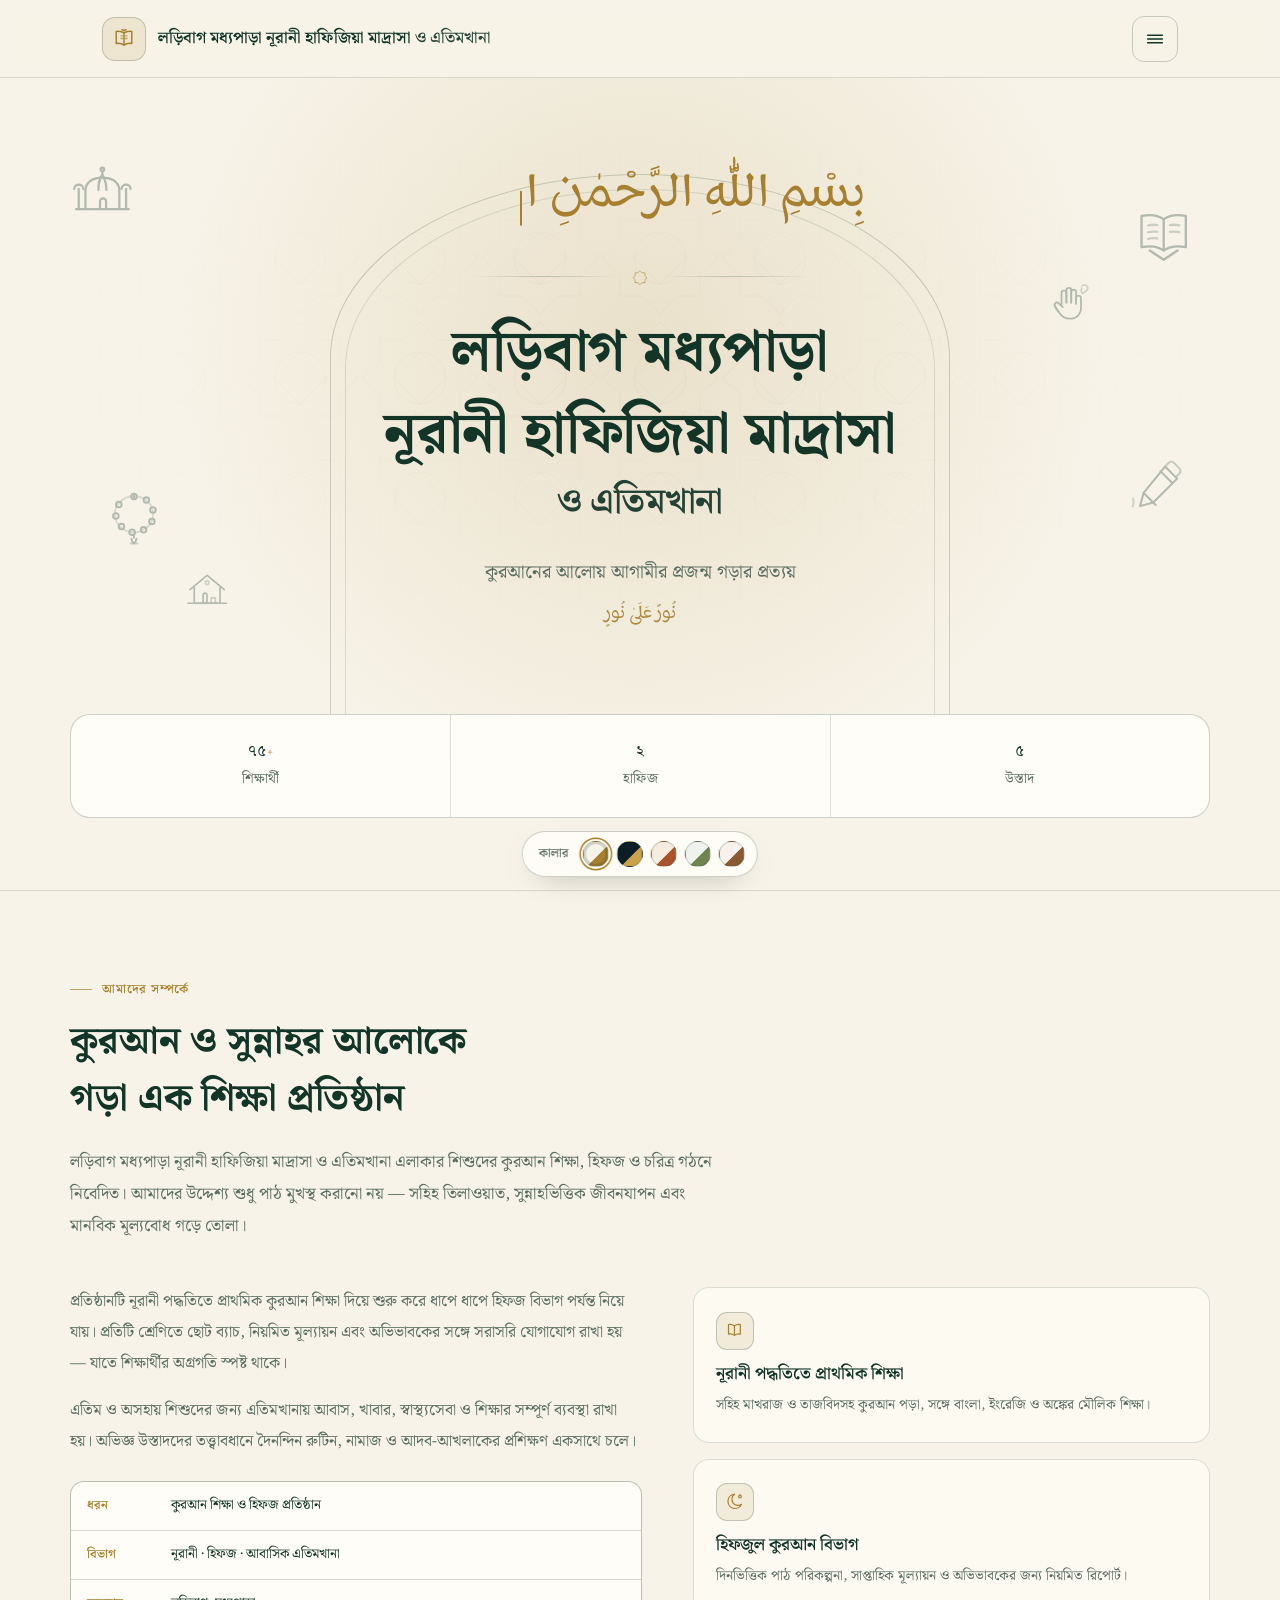
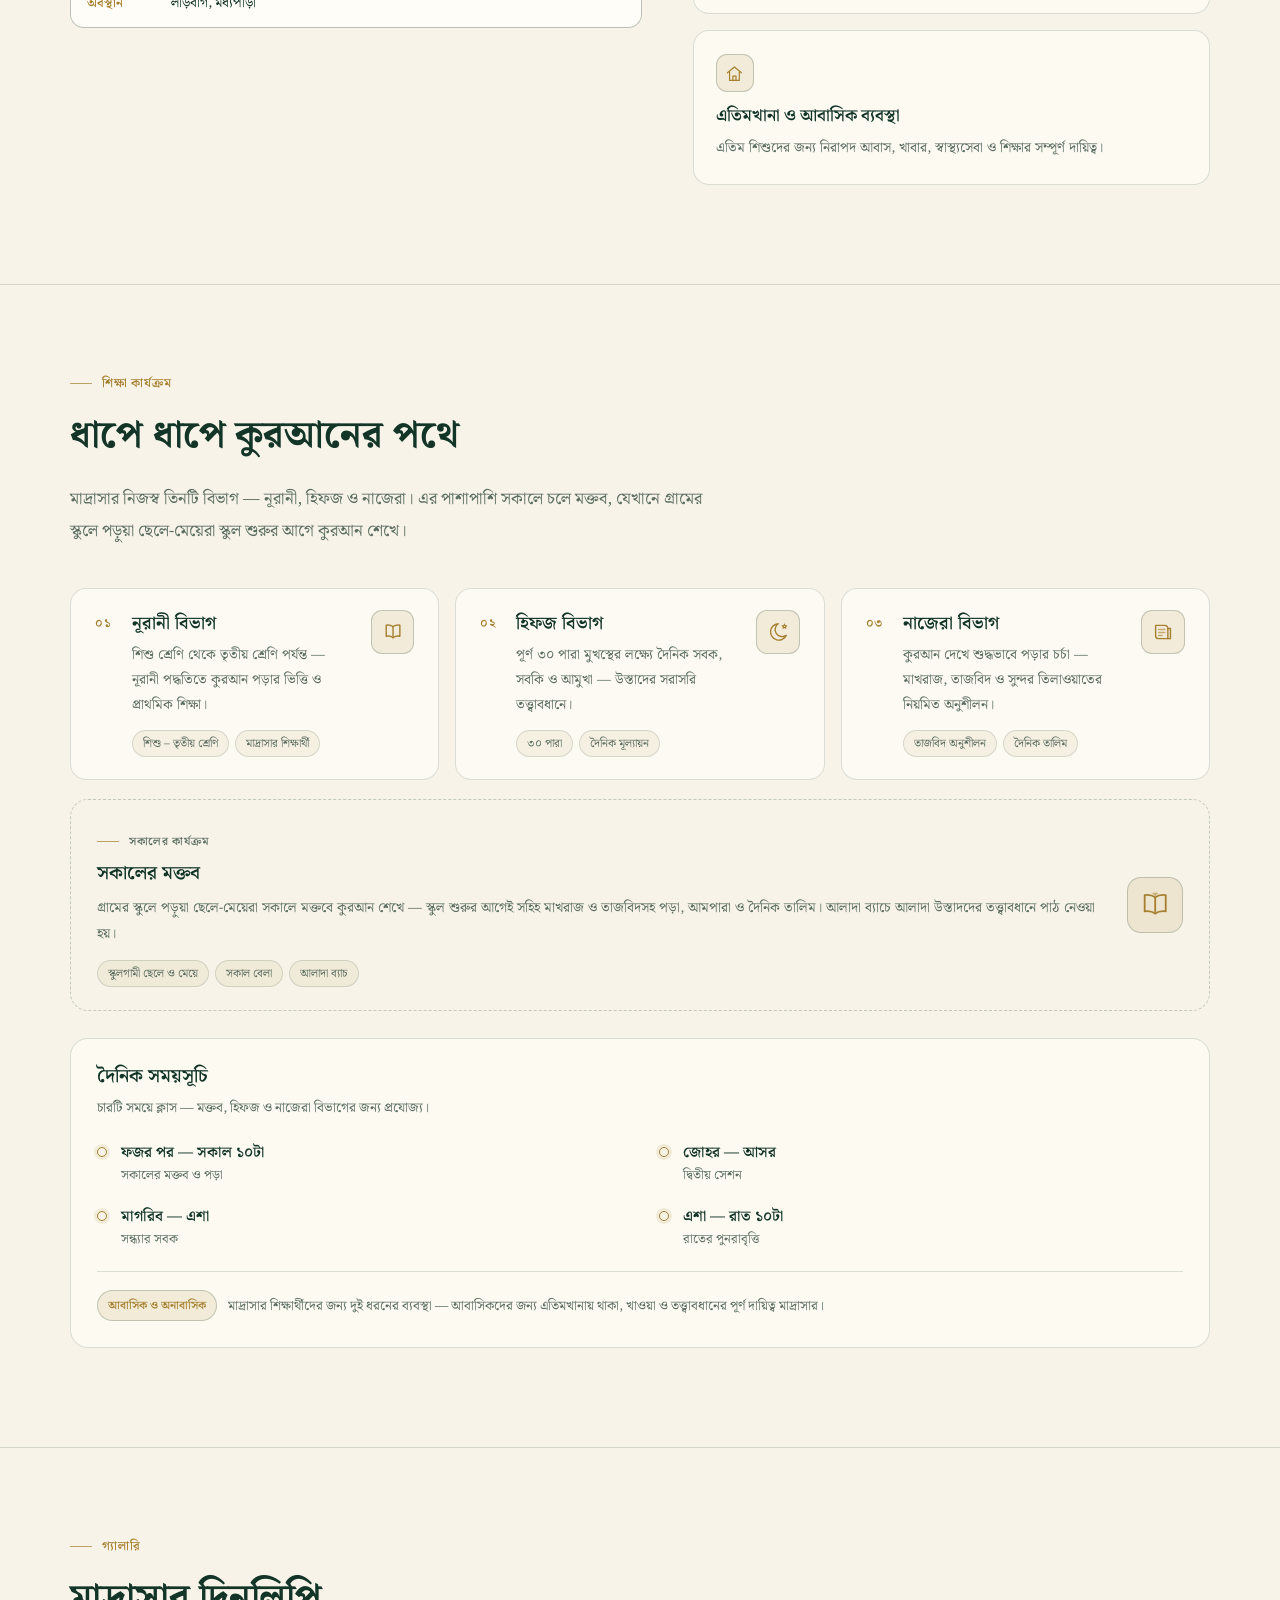
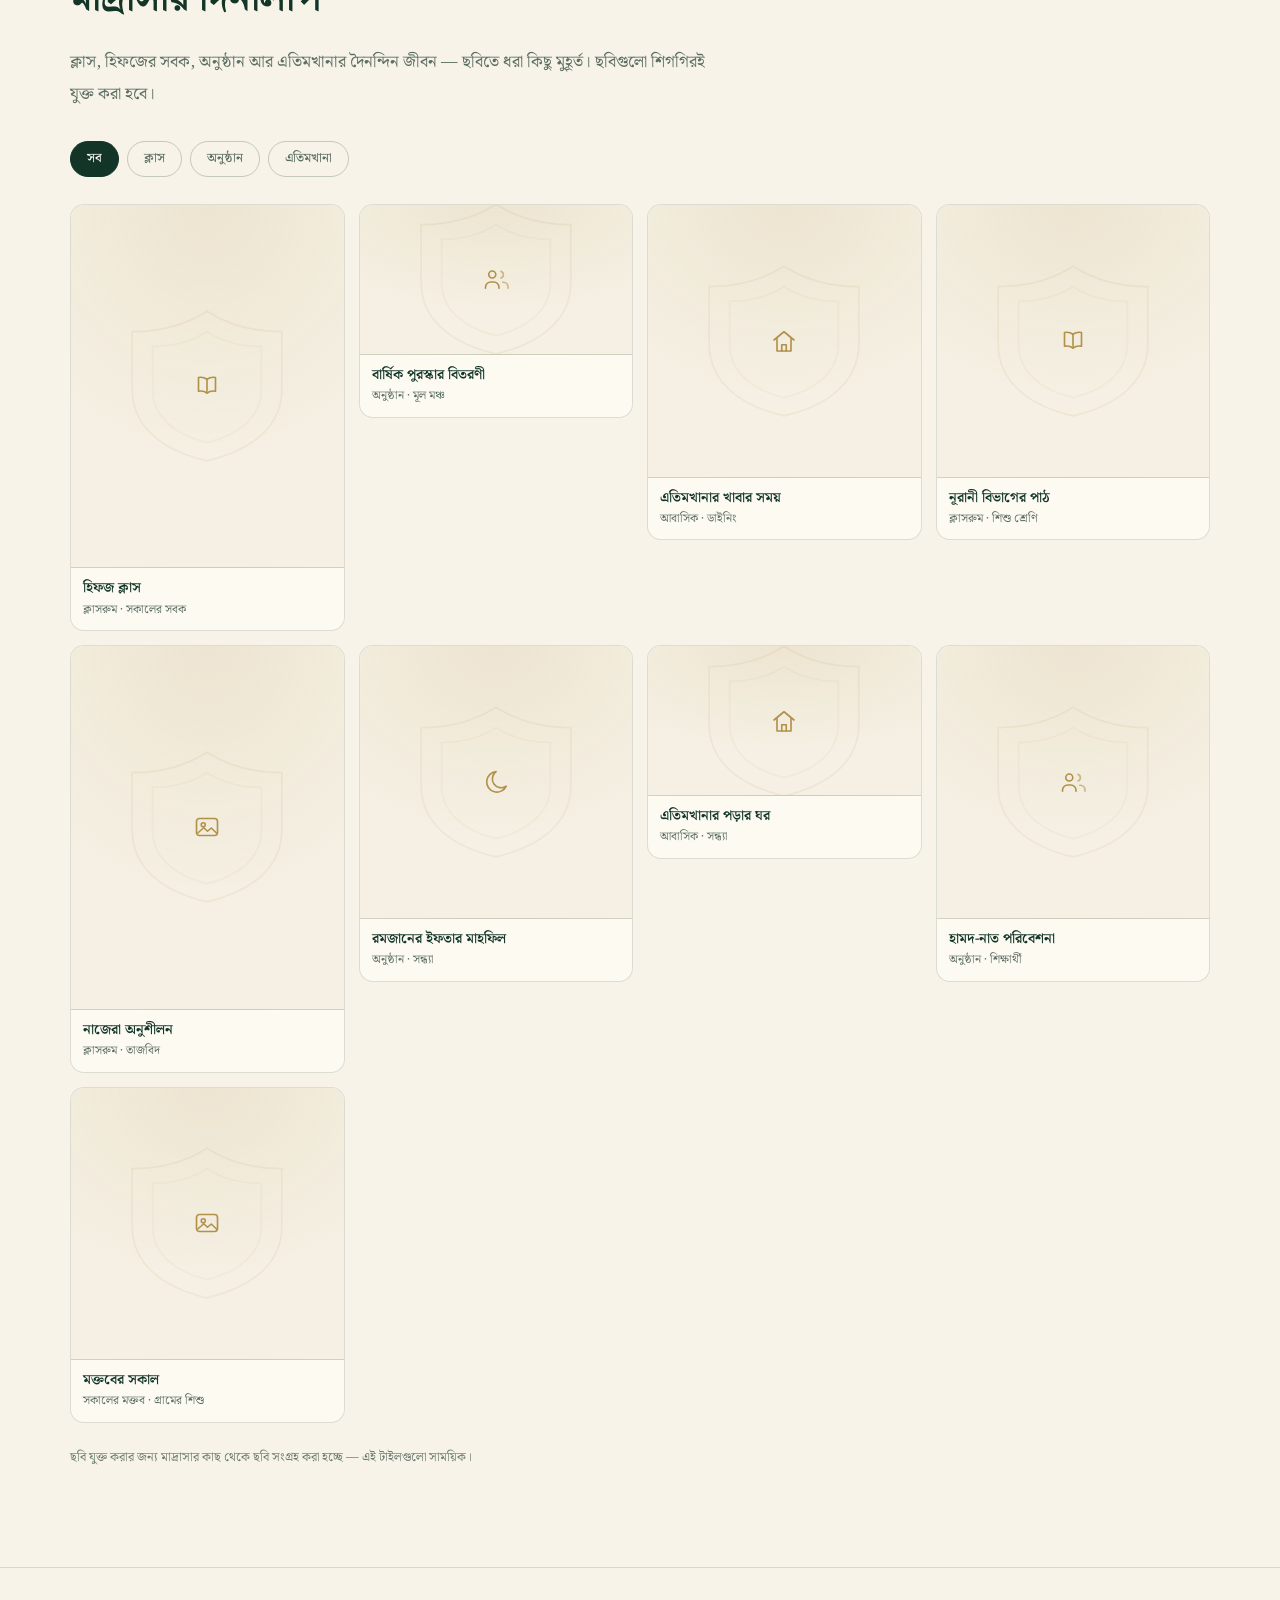
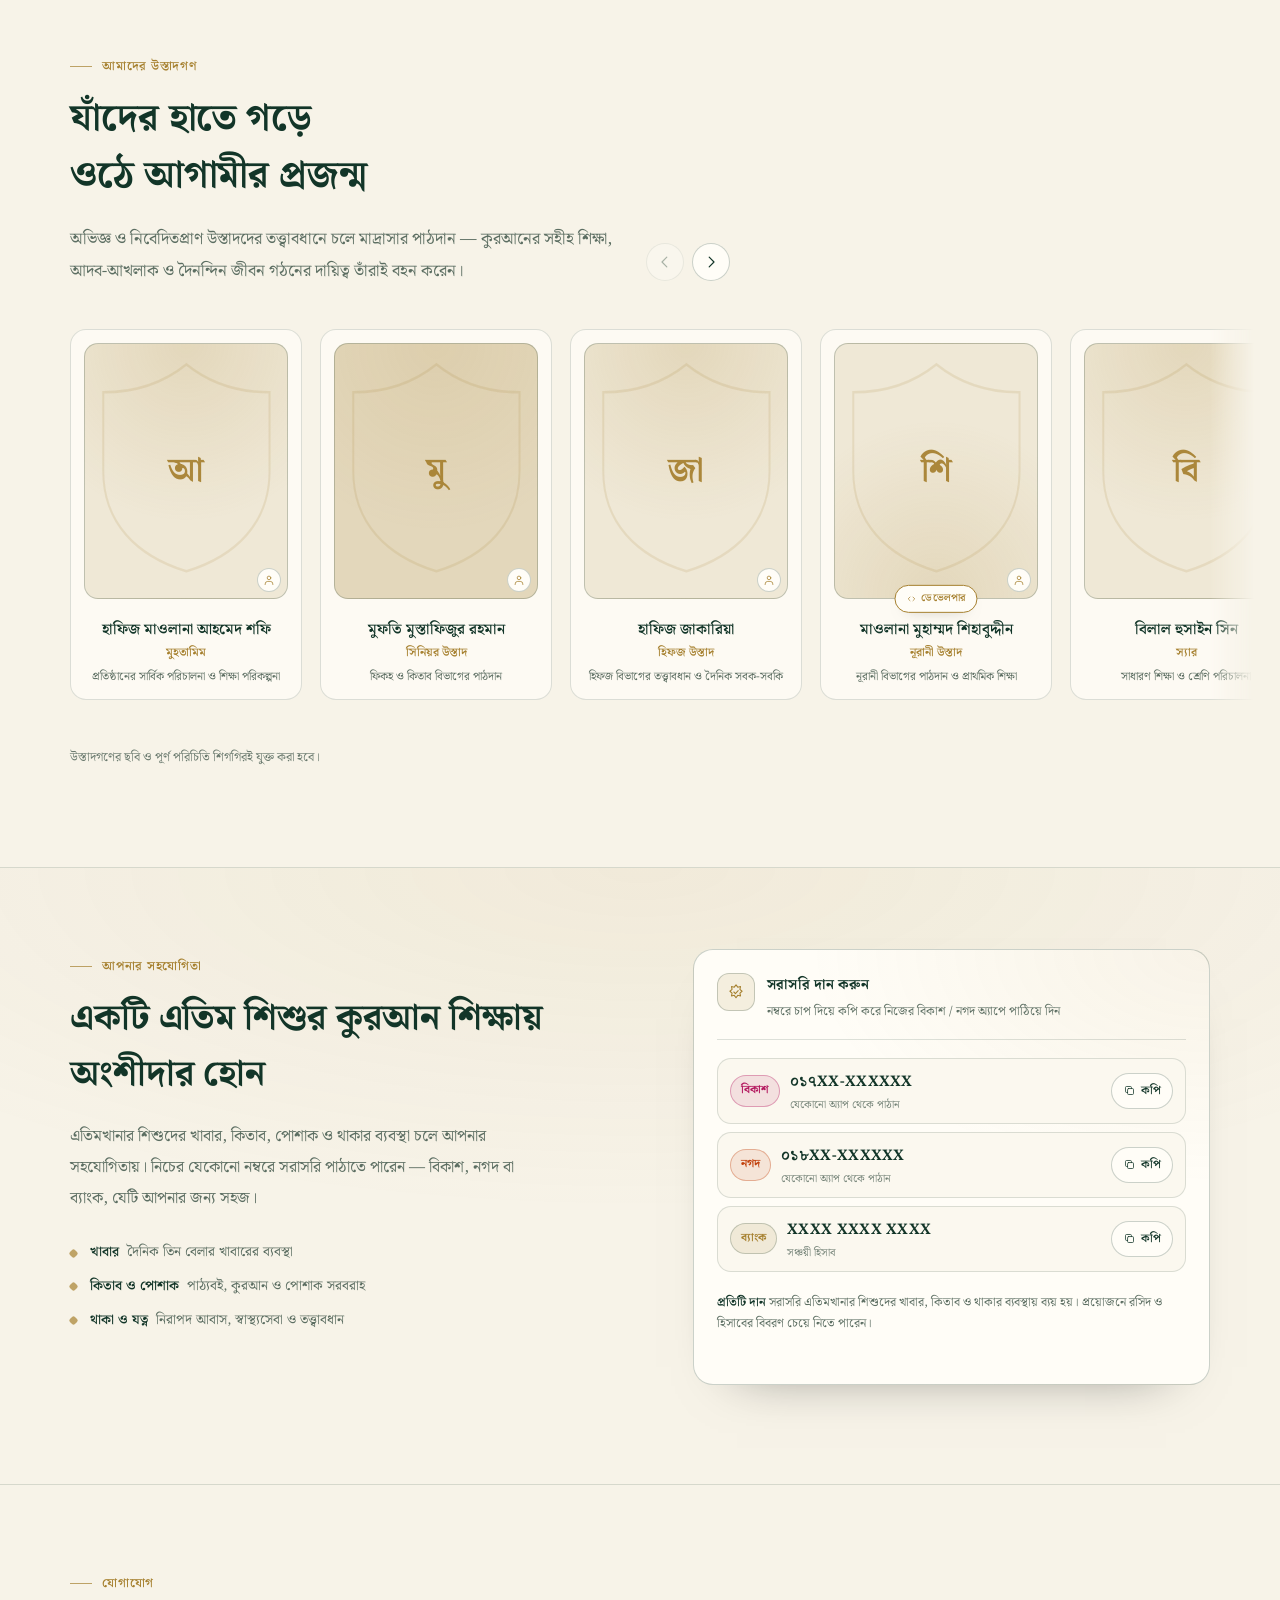
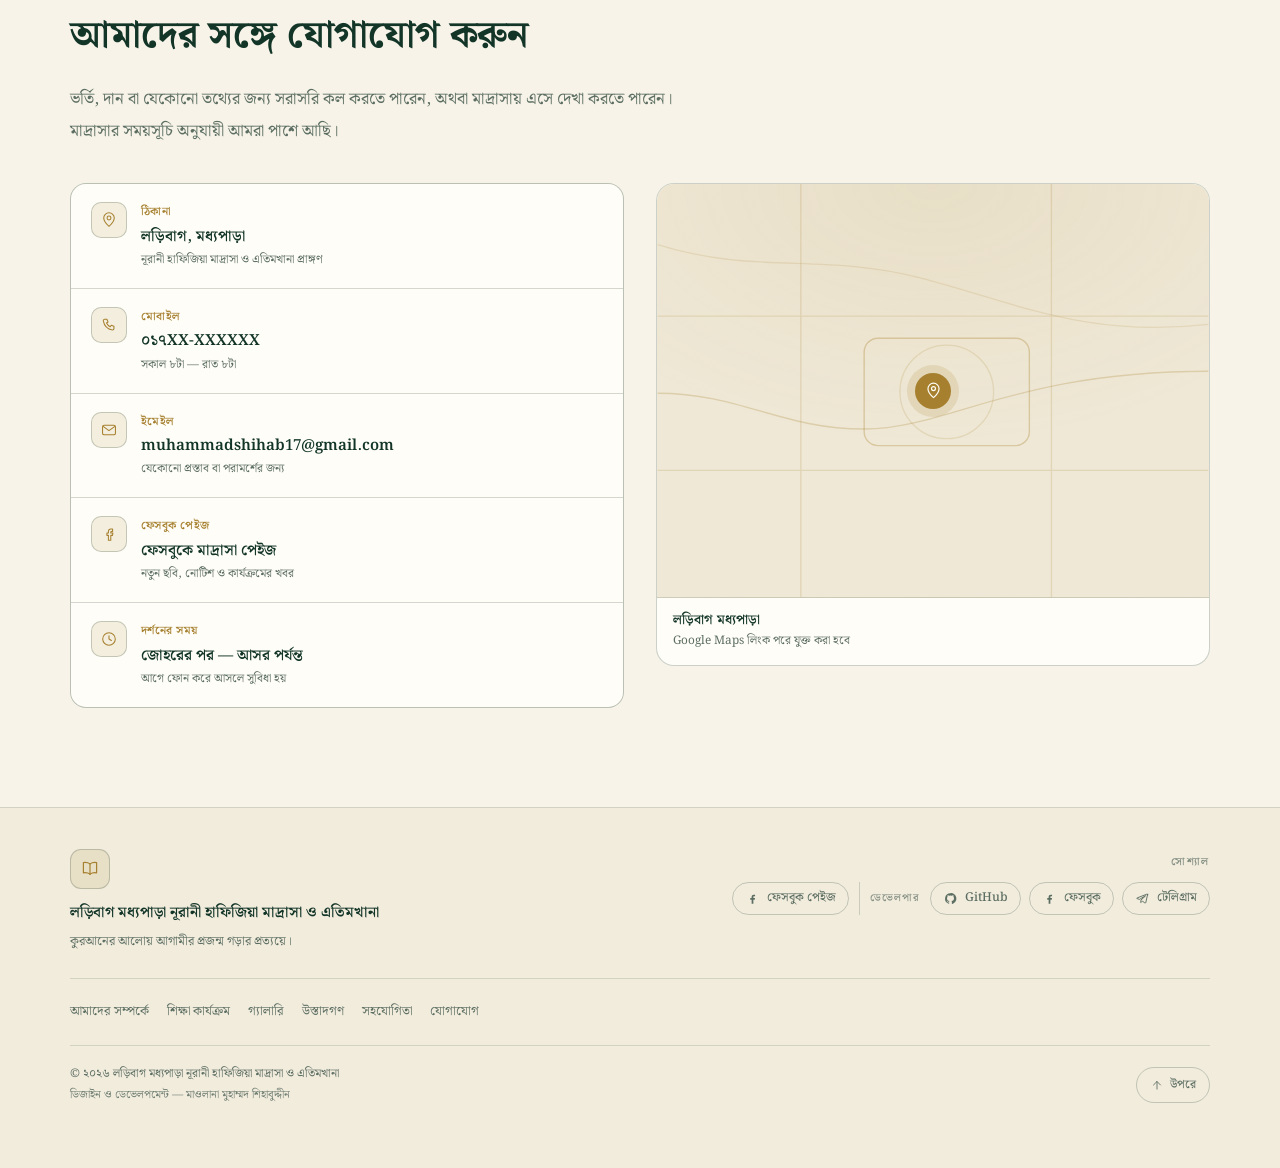
==== index.html @ e7b098c8 "মাদ্রাসা সাইট: হিরো, শিক্ষা কার্যক্রম, গ্যালারি, উস্তাদগণ, দান ও যোগাযোগ" ====
<!DOCTYPE html>
<html lang="bn" data-palette="emerald">
<head>
<meta charset="UTF-8" />
<meta name="viewport" content="width=device-width, initial-scale=1" />
<title>লড়িবাগ মধ্যপাড়া নূরানী হাফিজিয়া মাদ্রাসা ও এতিমখানা</title>
<meta name="description" content="লড়িবাগ মধ্যপাড়া নূরানী হাফিজিয়া মাদ্রাসা ও এতিমখানা — কুরআনের আলোয় আগামীর প্রজন্ম গড়ার প্রত্যয়ে।" />
<meta name="theme-color" content="#F7F3E8" />
<!-- build:scripts/build.mjs inlines the @fonts, @styles and @script blocks below -->
<style>
@font-face{font-family:'Noto Serif Bengali';font-style:normal;font-weight:400 700;font-display:swap;src:url([data-uri]) format('woff2');unicode-range:U+0951-0952, U+0964-0965, U+0980-09FE, U+1CD0, U+1CD2, U+1CD5-1CD6, U+1CD8, U+1CE1, U+1CEA, U+1CED, U+1CF2, U+1CF5-1CF7, U+200C-200D, U+20B9, U+25CC, U+A8F1, U+11DF0-11DF1;}
@font-face{font-family:'Noto Serif Bengali';font-style:normal;font-weight:400 700;font-display:swap;src:url([data-uri]) format('woff2');unicode-range:U+0000-00FF, U+0131, U+0152-0153, U+02BB-02BC, U+02C6, U+02DA, U+02DC, U+0304, U+0308, U+0329, U+2000-206F, U+20AC, U+2122, U+2191, U+2193, U+2212, U+2215, U+FEFF, U+FFFD;}
@font-face{font-family:'Aref Ruqaa';font-style:normal;font-weight:400;font-display:swap;src:url([data-uri]) format('woff2');unicode-range:U+0600-06FF, U+0750-077F, U+0870-0891, U+0897-08E1, U+08E3-08FF, U+200C-200E, U+2010-2011, U+204F, U+2E41, U+FB50-FDFF, U+FE70-FE74, U+FE76-FEFC, U+102E0-102FB, U+10E60-10E7E, U+10EC2-10EC7, U+10EC9-10EEE, U+10EF0-10EFF, U+1EE00-1EE03, U+1EE05-1EE1F, U+1EE21-1EE22, U+1EE24, U+1EE27, U+1EE29-1EE32, U+1EE34-1EE37, U+1EE39, U+1EE3B, U+1EE42, U+1EE47, U+1EE49, U+1EE4B, U+1EE4D-1EE4F, U+1EE51-1EE52, U+1EE54, U+1EE57, U+1EE59, U+1EE5B, U+1EE5D, U+1EE5F, U+1EE61-1EE62, U+1EE64, U+1EE67-1EE6A, U+1EE6C-1EE72, U+1EE74-1EE77, U+1EE79-1EE7C, U+1EE7E, U+1EE80-1EE89, U+1EE8B-1EE9B, U+1EEA1-1EEA3, U+1EEA5-1EEA9, U+1EEAB-1EEBB, U+1EEF0-1EEF1;}
@font-face{font-family:'Mahameru Arabic DEMO';font-style:normal;font-weight:400;font-display:swap;src:url([data-uri]) format('woff2');}
@font-face{font-family:'Mahameru Arabic DEMO';font-style:normal;font-weight:700;font-display:swap;src:url([data-uri]) format('woff2');}

/* ============ PALETTE TOKENS ============ */
:root{
  --bengali:'Noto Serif Bengali', 'Noto Sans Bengali', system-ui, serif;
  --arabic:'Mahameru Arabic DEMO', 'Amiri', 'Traditional Arabic', serif;
  --maxw:1140px;
  --bar-h:78px;
  --ease:cubic-bezier(.25,.7,.3,1);
}

html[data-palette="emerald"]{
  --bg:#F7F3E8;
  --bg-deep:#EFE8D6;
  --panel:#FFFDF7;
  --ink:#123528;
  --muted:#5C6E62;
  --line:rgba(18,53,40,.14);
  --line-strong:rgba(18,53,40,.22);
  --accent:#A6802F;
  --accent-soft:rgba(166,128,47,.12);
  --glow:rgba(166,128,47,.16);
}
html[data-palette="midnight"]{
  --bg:#0B1E26;
  --bg-deep:#07161C;
  --panel:#102A34;
  --ink:#EDE6D4;
  --muted:#93A6AC;
  --line:rgba(237,230,212,.14);
  --line-strong:rgba(237,230,212,.24);
  --accent:#CBA24A;
  --accent-soft:rgba(203,162,74,.14);
  --glow:rgba(203,162,74,.18);
}
html[data-palette="sand"]{
  --bg:#F5EDDF;
  --bg-deep:#EDE1CE;
  --panel:#FDF8EF;
  --ink:#3A2B1F;
  --muted:#7A6553;
  --line:rgba(58,43,31,.14);
  --line-strong:rgba(58,43,31,.24);
  --accent:#A9542A;
  --accent-soft:rgba(169,84,42,.11);
  --glow:rgba(169,84,42,.14);
}
html[data-palette="jade"]{
  --bg:#EFF3EC;
  --bg-deep:#E4EBDD;
  --panel:#FAFCF7;
  --ink:#22382E;
  --muted:#61746A;
  --line:rgba(34,56,46,.13);
  --line-strong:rgba(34,56,46,.22);
  --accent:#6E8550;
  --accent-soft:rgba(110,133,80,.13);
  --glow:rgba(110,133,80,.16);
}
html[data-palette="maroon"]{
  --bg:#F8F1EE;
  --bg-deep:#F0E4E0;
  --panel:#FFFAF8;
  --ink:#3E1E21;
  --muted:#7E6360;
  --line:rgba(62,30,33,.13);
  --line-strong:rgba(62,30,33,.22);
  --accent:#8A5A33;
  --accent-soft:rgba(138,90,51,.12);
  --glow:rgba(138,90,51,.15);
}

*,*::before,*::after{box-sizing:border-box;}
html,body{margin:0;padding:0;}
html{scroll-behavior:smooth;}
@media (prefers-reduced-motion: reduce){ html{scroll-behavior:auto;} }
body{
  background:var(--bg);
  color:var(--ink);
  font-family:var(--bengali);
  font-weight:400;
  line-height:1.7;
  -webkit-font-smoothing:antialiased;
  transition:background-color .5s var(--ease), color .5s var(--ease);
  min-height:100dvh;
  overflow-x:hidden;
}


/* ============ SPLASH / INTRO ============ */
.splash{
  position:fixed;
  inset:0;
  z-index:120;
  display:grid;
  place-items:center;
  padding:24px;
  background:var(--bg);
  transition:background-color .5s var(--ease);
  /* removed from the a11y tree + paint once finished */
  transition:opacity .62s var(--ease), visibility .62s, background-color .5s var(--ease);
}
.splash::after{
  content:"";
  position:absolute; inset:0;
  background:radial-gradient(circle at 50% 46%, var(--glow), transparent 62%);
  opacity:0;
  animation:splash-glow 2.4s var(--ease) .15s forwards;
  pointer-events:none;
}
.splash.is-done{
  opacity:0;
  visibility:hidden;
  pointer-events:none;
}

.splash__inner{
  position:relative;
  display:grid;
  justify-items:center;
  text-align:center;
  gap:clamp(10px, 2vh, 18px);
  max-width:640px;
}

.splash__mark{
  width:clamp(46px, 12vw, 58px);
  aspect-ratio:1;
  display:grid;
  place-items:center;
  color:var(--accent);
  border:1px solid var(--line-strong);
  border-radius:14px;
  background:var(--accent-soft);
  opacity:0;
  transform:translateY(10px) scale(.94);
  animation:splash-in .7s var(--ease) .1s forwards;
}
.splash__mark svg{width:62%; height:62%; display:block;}

.splash__bismillah{
  margin:0;
  font-family:var(--arabic);
  font-size:clamp(26px, 6vw, 40px);
  line-height:1.7;
  color:var(--accent);
  opacity:0;
  transform:translateY(8px);
  animation:splash-in .8s var(--ease) .26s forwards;
}

.splash__name{
  margin:0;
  font-size:clamp(15px, 3.6vw, 20px);
  font-weight:600;
  line-height:1.55;
  color:var(--ink);
  opacity:0;
  transform:translateY(8px);
  animation:splash-in .8s var(--ease) .42s forwards;
  text-wrap:balance;
}
.splash__name span{font-weight:400; color:var(--muted);}

.splash__track{
  position:relative;
  display:block;
  width:min(180px, 52vw);
  height:2px;
  margin-top:6px;
  border-radius:2px;
  background:var(--line-strong);
  overflow:hidden;
  opacity:0;
  animation:splash-in .6s var(--ease) .55s forwards;
}
.splash__bar{
  position:absolute;
  inset:0 auto 0 0;
  width:100%;
  transform-origin:left center;
  transform:scaleX(0);
  background:var(--accent);
  animation:splash-progress 1.15s cubic-bezier(.5,.05,.2,1) .6s forwards;
}

@keyframes splash-in{
  to{opacity:1; transform:none;}
}
@keyframes splash-progress{
  0%{transform:scaleX(0);}
  70%{transform:scaleX(.78);}
  100%{transform:scaleX(1);}
}
@keyframes splash-glow{
  to{opacity:1;}
}

/* reduced motion: show everything, no movement */
@media (prefers-reduced-motion: reduce){
  .splash__mark,
  .splash__bismillah,
  .splash__name,
  .splash__track{opacity:1; transform:none; animation:none;}
  .splash__bar{transform:scaleX(1); animation:none;}
  .splash::after{opacity:1; animation:none;}
  .splash{transition:opacity .3s linear, visibility .3s;}
}

/* ============ TOPBAR ============ */
.topbar{
  position:sticky; top:0; z-index:60;
  height:var(--bar-h);
  display:flex; align-items:center;
  background:color-mix(in srgb, var(--bg) 82%, transparent);
  -webkit-backdrop-filter:blur(14px) saturate(140%);
  backdrop-filter:blur(14px) saturate(140%);
  border-bottom:1px solid var(--line);
  transition:background-color .5s var(--ease), border-color .5s var(--ease);
}
.topbar__inner{
  width:100%; max-width:var(--maxw); margin:0 auto;
  padding:0 clamp(16px,4vw,32px);
  display:flex; align-items:center; gap:14px;
}
.brand{display:flex; align-items:center; gap:12px; text-decoration:none; color:inherit; min-width:0;}
.brand__mark{
  flex:none; width:44px; height:44px;
  display:grid; place-items:center;
  border-radius:13px;
  color:var(--accent);
  background:var(--accent-soft);
  border:1px solid var(--line-strong);
  transition:color .5s var(--ease), background-color .5s var(--ease), border-color .5s var(--ease);
}
.brand__mark svg{width:26px; height:26px; display:block;}
.brand__name{
  font-size:clamp(12.5px, 1.45vw, 16.5px);
  font-weight:600;
  line-height:1.45;
  letter-spacing:.002em;
  max-width:min(58vw, 640px);
}
.brand__name .sub{font-weight:500; opacity:.92;}

.topbar__spacer{flex:1 1 auto;}

/* hamburger */
.menu-btn{
  flex:none;
  width:46px; height:46px;
  display:grid; place-items:center;
  border-radius:12px;
  border:1px solid var(--line-strong);
  background:transparent;
  color:var(--ink);
  cursor:pointer;
  transition:background-color .25s var(--ease), border-color .3s var(--ease), color .3s var(--ease);
}
.menu-btn:hover{background:var(--accent-soft); border-color:var(--accent);}
.menu-btn:focus-visible{outline:2px solid var(--accent); outline-offset:3px;}
.menu-btn svg{width:22px; height:22px; display:block;}
.menu-btn .l{transition:transform .35s var(--ease), opacity .2s var(--ease); transform-origin:center;}
body.nav-open .menu-btn .l1{transform:translateY(5.5px) rotate(45deg);}
body.nav-open .menu-btn .l2{opacity:0;}
body.nav-open .menu-btn .l3{transform:translateY(-5.5px) rotate(-45deg);}

/* nav drawer */
.drawer{
  position:fixed; inset:0; z-index:55;
  will-change:transform;
  backface-visibility:hidden;
  display:grid; align-content:start;
  padding:calc(var(--bar-h) + 28px) clamp(16px,4vw,32px) 40px;
  background:color-mix(in srgb, var(--panel) 96%, transparent);
  -webkit-backdrop-filter:blur(18px);
  backdrop-filter:blur(18px);
  transform:translateY(-101%);
  transition:transform .55s var(--ease);
  overflow-y:auto;
}
body.nav-open .drawer{transform:translateY(0);}
body.nav-open .palette-bar{opacity:0; visibility:hidden; transform:translate(-50%, 12px);}
.drawer__list{list-style:none; margin:0 auto; padding:0; width:100%; max-width:520px;}
.drawer__list li{border-bottom:1px solid var(--line);}
.drawer__list a{
  display:flex; align-items:center; gap:14px;
  padding:18px 4px;
  color:var(--ink); text-decoration:none;
  font-size:clamp(18px,2.4vw,22px); font-weight:600;
  transition:color .25s var(--ease), padding-left .3s var(--ease);
}
.drawer__list a:hover{color:var(--accent); padding-left:10px;}
.drawer__aside{margin-top:14px; padding-top:14px; border-top:1px solid var(--line);}
.drawer__aside a{opacity:.9;}

.drawer__icon{
  flex:none;
  width:21px; height:21px;
  color:var(--accent);
  opacity:.85;
  transition:color .25s var(--ease), opacity .25s var(--ease), transform .25s var(--ease);
}
.drawer__list a:hover .drawer__icon{opacity:1; transform:translateY(-1px);}
.drawer__foot{margin:28px auto 0; max-width:520px; color:var(--muted); font-size:13.5px;}

/* ============ HERO ============ */
.hero{
  position:relative;
  min-height:calc(100dvh - var(--bar-h) - 186px);
  display:grid; place-items:center;
  padding:clamp(30px,4.4vh,58px) clamp(18px,4vw,32px) clamp(30px,4.4vh,52px);
  overflow:hidden;
  isolation:isolate;
}
/* subtle geometric wash */
.hero__pattern{
  position:absolute; inset:0; z-index:-3;
  opacity:.5;
  background-image:url("data:image/svg+xml;utf8,<svg xmlns='http://www.w3.org/2000/svg' width='120' height='120' viewBox='0 0 120 120'><g fill='none' stroke='%23000' stroke-opacity='0.055' stroke-width='1'><path d='M60 4 78 22 100 22 100 44 118 60 100 76 100 98 78 98 60 116 42 98 20 98 20 76 2 60 20 44 20 22 42 22Z'/><circle cx='60' cy='60' r='26'/><path d='M60 34 86 60 60 86 34 60Z'/></g></svg>");
  -webkit-mask-image:radial-gradient(ellipse 70% 60% at 50% 45%, #000 10%, transparent 78%);
  mask-image:radial-gradient(ellipse 70% 60% at 50% 45%, #000 10%, transparent 78%);
}
/* soft glow */
.hero__glow{
  position:absolute; z-index:-2;
  width:min(120vw, 980px); aspect-ratio:1;
  left:50%; top:42%; transform:translate(-50%,-50%);
  background:radial-gradient(circle at 50% 50%, var(--glow), transparent 68%);
  pointer-events:none;
}
/* mihrab arch */
.hero__arch{
  position:absolute; z-index:-1;
  left:50%; bottom:0;
  width:min(84vw, 620px);
  height:clamp(300px, 60vh, 560px);
  transform:translateX(-50%);
  border:1px solid var(--line-strong);
  border-bottom:none;
  border-radius:50% 50% 0 0 / 34% 34% 0 0;
  opacity:.9;
  transition:border-color .5s var(--ease);
}
.hero__arch::after{
  content:"";
  position:absolute; inset:14px 14px 0;
  border:1px solid var(--line);
  border-bottom:none;
  border-radius:50% 50% 0 0 / 34% 34% 0 0;
}

.hero__inner{
  position:relative;
  z-index:1;
  width:100%; max-width:900px;
  text-align:center;
}

.bismillah{
  position:relative;
  display:inline-block;
  font-family:var(--arabic);
  font-weight:400;
  font-size:clamp(26px, 4.2vw, 47px);
  line-height:1.9;
  letter-spacing:0;
  color:var(--accent);
  transition:color .5s var(--ease);
}

/* invisible copy that holds the final size, so nothing shifts while typing */
.bismillah__ghost{
  display:inline-block;
  white-space:nowrap;
  visibility:hidden;
}

/* the live line is pinned to the same box; RTL keeps it right-aligned like Arabic */
.bismillah__live{
  position:absolute;
  inset:0;
  display:flex;
  align-items:center;
  justify-content:flex-start;
  direction:rtl;
  white-space:nowrap;
}
.bismillah__text{white-space:nowrap;}

/* caret rides at the typing edge — the left side, because the line is RTL */
.bismillah__caret{
  display:inline-block;
  flex:0 0 auto;
  width:2px;
  height:.74em;
  margin-inline-start:.08em;
  transform:translateY(.12em);
  background:var(--accent);
  border-radius:1px;
  opacity:0;
}
.bismillah.is-typing .bismillah__caret{
  opacity:1;
  animation:caretBlink .8s steps(1, end) infinite;
}
.bismillah.is-typed .bismillah__caret{
  opacity:0;
  transition:opacity .45s var(--ease);
}
@keyframes caretBlink{0%,49%{opacity:1;} 50%,100%{opacity:.06;}}

@media (prefers-reduced-motion: reduce){
  .bismillah__caret{display:none;}
}

/* ornament divider */
.ornament{
  display:flex; align-items:center; justify-content:center; gap:14px;
  margin:clamp(14px,2.4vh,26px) auto clamp(18px,3vh,30px);
  max-width:340px;
  color:var(--accent);
}
.ornament .rule{height:1px; flex:1; background:linear-gradient(to right, transparent, var(--line-strong), transparent);}
.ornament .rule.r{background:linear-gradient(to left, transparent, var(--line-strong), transparent);}
.ornament svg{width:16px; height:16px; flex:none; opacity:.95;}

.madrasa-name{
  font-size:clamp(27px, 5.1vw, 58px);
  font-weight:700;
  line-height:1.42;
  margin:0;
  letter-spacing:-.004em;
  text-wrap:balance;
}
.madrasa-name .tier{
  display:block;
  font-size:.62em;
  font-weight:600;
  color:var(--ink);
  opacity:.92;
}

.slogan{
  margin:clamp(18px,3vh,30px) auto 0;
  max-width:34ch;
  font-size:clamp(15px,1.68vw,18.5px);
  font-weight:400;
  color:var(--muted);
  line-height:1.9;
  text-wrap:balance;
  transition:color .5s var(--ease);
}
.slogan__en{
  display:block;
  margin-top:10px;
  font-family:var(--arabic);
  font-size:clamp(14px,1.6vw,18px);
  color:var(--accent);
  direction:rtl;
  opacity:.9;
}

/* entrance */
.rise{opacity:0; transform:translateY(14px); animation:rise .95s var(--ease) forwards;}
.d1{animation-delay:.08s} .d2{animation-delay:.22s} .d3{animation-delay:.36s} .d4{animation-delay:.5s}
@keyframes rise{to{opacity:1; transform:none;}}
@media (prefers-reduced-motion: reduce){
  .rise{opacity:1; transform:none; animation:none;}
  .drawer,.menu-btn .l,body .topbar{transition:none;}
}




/* ============ HAND-DRAWN SKETCHES ============ */
.sketch-defs{position:absolute; width:0; height:0; overflow:hidden;}

/* transparent layer that spans the whole hero so icons can sit anywhere */
.hero__sketches{
  position:absolute;
  inset:0;
  z-index:0;
  pointer-events:none;
}

.sketch{
  position:absolute;
  color:var(--ink);
  opacity:.3;
  transition:color .5s var(--ease), opacity .5s var(--ease);
  animation:sketch-float 9s ease-in-out infinite;
}
.sketch:nth-of-type(2){animation-delay:-2.4s;}
.sketch:nth-of-type(3){animation-delay:-6s;}
.sketch:nth-of-type(4){animation-delay:-1.2s;}
.sketch:nth-of-type(5){animation-delay:-3.4s;}
.sketch:nth-of-type(6){animation-delay:-4.8s;}

/* ---- positions: mobile first (hero box, not the viewport) ---- */
.sketch--mosque{top:5%; left:6%; width:clamp(38px,10vw,48px);}
.sketch--quran{top:9%; right:6%; width:clamp(38px,10vw,48px);}
.sketch--tasbih{bottom:30%; left:5%; width:clamp(34px,9vw,44px);}
.sketch--qalam{bottom:32%; right:5%; width:clamp(36px,9.5vw,46px);}
.sketch--home{bottom:14%; left:16%; width:clamp(32px,8.5vw,42px);}
.sketch--hand{bottom:14%; right:16%; width:clamp(34px,9vw,44px);}
.sketch{will-change:transform;}

@media (min-width:641px){
  .sketch--mosque{top:8%; left:6%; width:clamp(52px,5.4vw,76px);}
  .sketch--quran{top:12%; right:6%; width:clamp(54px,5.6vw,80px);}
  .sketch--tasbih{bottom:28%; left:6%; width:clamp(44px,4.4vw,64px);}
  .sketch--qalam{bottom:30%; right:6%; width:clamp(46px,4.6vw,68px);}
  .sketch--home{bottom:13%; left:14%; width:clamp(38px,3.8vw,54px);}
  .sketch--hand{bottom:13%; right:14%; width:clamp(40px,4vw,58px);}
}
@media (min-width:1024px){
  .sketch--mosque{top:12%; left:max(22px,5vw); width:clamp(62px,6vw,92px);}
  .sketch--quran{top:18%; right:max(24px,6vw); width:clamp(64px,6.2vw,96px);}
  .sketch--tasbih{bottom:26%; left:max(34px,8vw); width:clamp(54px,5vw,80px);}
  .sketch--qalam{bottom:30%; right:max(30px,7vw); width:clamp(56px,5.4vw,84px);}
  .sketch--home{bottom:15%; left:max(64px,14vw); width:clamp(46px,4.4vw,68px);}
  .sketch--hand{top:30%; right:max(60px,14vw); width:clamp(50px,4.8vw,72px);}
}

@keyframes sketch-float{
  0%,100%{transform:translateY(0) rotate(0deg);}
  50%{transform:translateY(-6px) rotate(-1.2deg);}
}

/* ============ STATS HIGHLIGHT (one fixed row, no icons) ============ */
.stats{
  position:relative;
  padding:0 clamp(18px,4vw,32px) clamp(64px,8vh,98px);
}
.stats__panel{
  max-width:var(--maxw);
  margin:0 auto;
  display:grid;
  grid-template-columns:repeat(3, minmax(0, 1fr));
  border:1px solid var(--line-strong);
  border-radius:20px;
  background:var(--panel);
  overflow:hidden;
  transition:background-color .5s var(--ease), border-color .5s var(--ease);
}
.stat{
  min-width:0;
  display:flex;
  flex-direction:column;
  align-items:center;
  justify-content:center;
  text-align:center;
  gap:clamp(2px,.5vh,5px);
  padding:clamp(16px,2.6vh,28px) clamp(6px,1.4vw,20px) clamp(22px,3vh,32px);
}
.stat + .stat{border-left:1px solid var(--line);}
}

.stat__num{
  font-size:clamp(24px, 2.9vw, 38px);
  font-weight:700;
  line-height:1.15;
  color:var(--ink);
  font-variant-numeric:tabular-nums;
  letter-spacing:.005em;
  white-space:nowrap;
  transition:color .5s var(--ease);
}
.stat__num .plus{color:var(--accent); font-size:.68em; margin-left:.04em;}
.stat__label{
  font-size:clamp(12px, 1.1vw, 14.5px);
  font-weight:400;
  color:var(--muted);
  letter-spacing:.005em;
  line-height:1.4;
  white-space:nowrap;
  transition:color .5s var(--ease);
}

@media (max-width:640px){
  .stats{padding-bottom:78px;}
  .stats__panel{border-radius:16px;}
  .stat{gap:3px; padding:14px 5px;}
  .stat__num{font-size:22px;}
  .stat__label{font-size:12px;}
}
@media (max-width:380px){
  .stat{gap:2px; padding:13px 4px;}
  .stat__num{font-size:20px;}
  .stat__label{font-size:11px;}
}

/* ============ ABOUT ============ */
.about{
  position:relative;
  scroll-margin-top:calc(var(--bar-h) + 12px);
  padding:clamp(56px,9vh,104px) clamp(18px,4vw,32px) clamp(72px,11vh,120px);
  border-top:1px solid var(--line);
}
.about__inner{max-width:var(--maxw); margin:0 auto;}

.about__head{max-width:660px;}
.kicker{
  margin:0 0 14px;
  display:inline-flex;
  align-items:center;
  gap:10px;
  font-size:12.5px;
  font-weight:600;
  letter-spacing:.06em;
  text-transform:none;
  color:var(--accent);
}
.kicker::before{
  content:"";
  width:22px; height:1px;
  background:var(--accent);
  opacity:.7;
}
.about__title{
  margin:0;
  font-size:clamp(23px, 3.1vw, 38px);
  font-weight:700;
  line-height:1.5;
  letter-spacing:-.003em;
  text-wrap:balance;
}
.about__lead{
  margin:clamp(14px,2vh,20px) 0 0;
  font-size:clamp(14.5px,1.35vw,16.5px);
  line-height:1.95;
  color:var(--muted);
  text-wrap:pretty;
}

.about__grid{
  margin-top:clamp(30px,5vh,52px);
  display:grid;
  grid-template-columns:minmax(0, 1fr);
  gap:clamp(26px,4vh,40px);
}
.about__copy p{
  margin:0 0 16px;
  font-size:clamp(14px,1.3vw,15.8px);
  line-height:1.95;
  color:var(--muted);
}
.about__copy p:last-of-type{margin-bottom:24px;}

.about__facts{
  list-style:none;
  margin:0; padding:0;
  display:grid;
  gap:1px;
  border:1px solid var(--line);
  border-radius:14px;
  overflow:hidden;
  background:var(--line);
}
.about__facts li{
  background:var(--panel);
  padding:13px 16px;
  font-size:13.5px;
  line-height:1.6;
  display:flex;
  flex-wrap:wrap;
  gap:4px 10px;
}
.about__facts span{
  flex:0 0 auto;
  min-width:74px;
  color:var(--accent);
  font-weight:600;
  font-size:12.5px;
}

.about__pillars{display:grid; gap:clamp(12px,2vh,16px);}
.pillar{
  position:relative;
  padding:clamp(18px,2.6vh,24px) clamp(16px,2vw,22px);
  border:1px solid var(--line);
  border-radius:16px;
  background:color-mix(in srgb, var(--panel) 70%, transparent);
  transition:border-color .35s var(--ease), background-color .35s var(--ease), transform .35s var(--ease);
}
.pillar:hover{border-color:var(--line-strong); transform:translateY(-2px);}
.pillar__icon{
  display:grid;
  place-items:center;
  width:38px; height:38px;
  margin-bottom:12px;
  border-radius:11px;
  color:var(--accent);
  background:var(--accent-soft);
  border:1px solid var(--line-strong);
}
.pillar__icon svg{width:58%; height:58%; display:block;}
.pillar h3{
  margin:0 0 6px;
  font-size:clamp(15px,1.5vw,17px);
  font-weight:600;
  line-height:1.5;
}
.pillar p{
  margin:0;
  font-size:13.8px;
  line-height:1.8;
  color:var(--muted);
}

@media (min-width:860px){
  .about__grid{
    grid-template-columns:minmax(0, 1.05fr) minmax(0, .95fr);
    gap:clamp(32px,4vw,56px);
    align-items:start;
  }
}
@media (prefers-reduced-motion: reduce){
  .pillar, .pillar:hover{transition:none; transform:none;}
}

/* ============ PROGRAMS / শিক্ষা কার্যক্রম ============ */
.programs{
  position:relative;
  padding:clamp(56px,9vh,104px) clamp(18px,4vw,32px) clamp(72px,11vh,120px);
  border-top:1px solid var(--line);
  scroll-margin-top:calc(var(--bar-h) + 12px);
}
.programs__inner{max-width:var(--maxw); margin:0 auto;}
.programs__head{max-width:660px;}
.programs__title{
  margin:0;
  font-size:clamp(23px, 3.1vw, 38px);
  font-weight:700;
  line-height:1.5;
  letter-spacing:-.003em;
  text-wrap:balance;
}
.programs__lead{
  margin:clamp(14px,2vh,20px) 0 0;
  font-size:clamp(14.5px,1.35vw,16.5px);
  line-height:1.95;
  color:var(--muted);
  text-wrap:pretty;
}

.programs__list{
  margin-top:clamp(28px,4.5vh,46px);
  display:grid;
  grid-template-columns:minmax(0,1fr);
  gap:clamp(12px,1.8vh,16px);
}
.program{
  position:relative;
  display:grid;
  grid-template-columns:auto minmax(0,1fr) auto;
  align-items:start;
  gap:clamp(12px,2vw,20px);
  padding:clamp(16px,2.4vh,24px) clamp(14px,2vw,24px);
  border:1px solid var(--line);
  border-radius:16px;
  background:color-mix(in srgb, var(--panel) 72%, transparent);
  transition:border-color .35s var(--ease), transform .35s var(--ease), background-color .35s var(--ease);
}
.program:hover{border-color:var(--line-strong); transform:translateY(-2px);}

.program__no{
  font-size:12.5px;
  font-weight:600;
  letter-spacing:.06em;
  color:var(--accent);
  padding-top:3px;
  font-variant-numeric:tabular-nums;
}
.program__body{min-width:0;}
.program h3{
  margin:0 0 6px;
  font-size:clamp(15.5px,1.55vw,18px);
  font-weight:600;
  line-height:1.5;
}
.program p{
  margin:0;
  font-size:13.8px;
  line-height:1.8;
  color:var(--muted);
}

.chips{
  list-style:none;
  display:flex;
  flex-wrap:wrap;
  gap:6px;
  margin:12px 0 0;
  padding:0;
}
.chips li{
  font-size:11.5px;
  line-height:1.5;
  padding:4px 10px;
  border-radius:999px;
  color:var(--muted);
  background:color-mix(in srgb, var(--accent) 8%, transparent);
  border:1px solid var(--line);
}

.program__icon{
  flex:none;
  display:grid;
  place-items:center;
  width:clamp(36px,3.4vw,44px);
  aspect-ratio:1;
  border-radius:11px;
  color:var(--accent);
  background:var(--accent-soft);
  border:1px solid var(--line-strong);
}
.program__icon svg{width:58%; height:58%; display:block;}

@media (min-width:900px){
  .programs__list{grid-template-columns:repeat(2, minmax(0,1fr));}
  .program:last-child{grid-column:1 / -1;}
}
@media (max-width:520px){
  .program{
    grid-template-columns:auto minmax(0,1fr) auto;
    align-items:center;
    column-gap:12px;
  }
  .program__no{padding-top:0; align-self:start;}
  .program__icon{width:34px; align-self:center;}
}
@media (prefers-reduced-motion: reduce){
  .program, .program:hover{transition:none; transform:none;}
}

/* ---- morning maktab (separate from the three madrasa departments) ---- */
.maktab{
  margin-top:clamp(14px,2.2vh,20px);
  display:grid;
  grid-template-columns:minmax(0,1fr) auto;
  align-items:center;
  gap:clamp(14px,2.4vw,26px);
  padding:clamp(18px,2.6vh,26px) clamp(16px,2.2vw,26px);
  border:1px dashed var(--line-strong);
  border-radius:18px;
  background:transparent;
}
.maktab__text{min-width:0;}
.maktab .kicker{margin-bottom:8px; font-size:11.5px;}
.maktab h3{
  margin:0 0 8px;
  font-size:clamp(16px,1.6vw,19px);
  font-weight:600;
  line-height:1.5;
}
.maktab p{
  margin:0;
  font-size:13.8px;
  line-height:1.85;
  color:var(--muted);
}
.maktab .chips{margin-top:12px;}
.maktab__icon{
  display:grid;
  place-items:center;
  width:clamp(44px,4.4vw,56px);
  aspect-ratio:1;
  border-radius:14px;
  color:var(--accent);
  background:var(--accent-soft);
  border:1px solid var(--line-strong);
}
.maktab__icon svg{width:60%; height:60%; display:block;}

@media (max-width:420px){
  .maktab{grid-template-columns:minmax(0,1fr); }
  .maktab__icon{display:none;}
}

/* ---- daily routine ---- */
.routine{
  margin-top:clamp(20px,3vh,30px);
  padding:clamp(18px,2.6vh,26px) clamp(16px,2.2vw,26px);
  border:1px solid var(--line);
  border-radius:18px;
  background:color-mix(in srgb, var(--panel) 62%, transparent);
}
.routine__head h3{
  margin:0;
  font-size:clamp(16px,1.6vw,19px);
  font-weight:600;
  line-height:1.5;
}
.routine__head p{
  margin:6px 0 0;
  font-size:13.5px;
  line-height:1.7;
  color:var(--muted);
}

.routine__list{
  list-style:none;
  margin:clamp(16px,2.4vh,22px) 0 0;
  padding:0;
  display:grid;
  gap:0;
  position:relative;
}
.routine__item{
  position:relative;
  display:grid;
  grid-template-columns:auto minmax(0,1fr);
  grid-template-areas:
    "dot time"
    ". label";
  column-gap:14px;
  padding:0 0 clamp(16px,2.4vh,20px) 0;
}
.routine__item:last-child{padding-bottom:0;}
/* connecting rail */
.routine__item:not(:last-child)::before{
  content:"";
  position:absolute;
  left:4.5px; top:14px; bottom:0;
  width:1px;
  background:var(--line-strong);
}
.routine__dot{
  grid-area:dot;
  width:10px; height:10px;
  margin-top:5px;
  border-radius:50%;
  border:1px solid var(--accent);
  background:var(--bg);
  box-shadow:0 0 0 3px color-mix(in srgb, var(--accent) 12%, transparent);
}
.routine__time{
  grid-area:time;
  font-size:clamp(13.5px,1.3vw,15px);
  font-weight:600;
  line-height:1.5;
  color:var(--ink);
  font-variant-numeric:tabular-nums;
}
.routine__label{
  grid-area:label;
  display:block;
  margin-top:1px;
  font-size:12.8px;
  line-height:1.6;
  color:var(--muted);
}

.routine__note{
  margin:clamp(16px,2.4vh,22px) 0 0;
  padding-top:clamp(14px,2vh,18px);
  border-top:1px solid var(--line);
  font-size:13.2px;
  line-height:1.85;
  color:var(--muted);
}
.routine__badge{
  display:inline-block;
  margin:0 8px 2px 0;
  padding:4px 10px;
  border-radius:999px;
  font-size:11.5px;
  font-weight:600;
  color:var(--accent);
  background:var(--accent-soft);
  border:1px solid var(--line-strong);
  vertical-align:1px;
}

@media (min-width:720px){
  .routine__list{
    grid-template-columns:repeat(2, minmax(0,1fr));
    column-gap:clamp(20px,3vw,40px);
    row-gap:clamp(16px,2.4vh,20px);
  }
  .routine__item{padding-bottom:0;}
  .routine__item:not(:last-child)::before{display:none;}
}

/* three programmes sit in one row on wide screens */
@media (min-width:900px){
  .programs__list{grid-template-columns:repeat(3, minmax(0,1fr));}
  .program:last-child{grid-column:auto;}
}

/* ============ GALLERY ============ */
.gallery{
  position:relative;
  padding:clamp(56px,9vh,104px) clamp(18px,4vw,32px) clamp(72px,11vh,120px);
  border-top:1px solid var(--line);
  scroll-margin-top:calc(var(--bar-h) + 12px);
}
.gallery__inner{max-width:var(--maxw); margin:0 auto;}
.gallery__head{max-width:640px;}
.gallery__title{
  margin:0;
  font-size:clamp(23px, 3.1vw, 38px);
  font-weight:700;
  line-height:1.5;
  letter-spacing:-.003em;
}
.gallery__lead{
  margin:clamp(14px,2vh,20px) 0 0;
  font-size:clamp(14.5px,1.35vw,16.5px);
  line-height:1.95;
  color:var(--muted);
}

/* filter pills */
.filters{
  margin-top:clamp(22px,3.4vh,32px);
  display:flex;
  flex-wrap:wrap;
  gap:8px;
}
.filter{
  appearance:none;
  cursor:pointer;
  padding:8px 16px;
  font:inherit;
  font-size:13px;
  font-weight:500;
  line-height:1.4;
  color:var(--muted);
  background:transparent;
  border:1px solid var(--line-strong);
  border-radius:999px;
  transition:color .25s var(--ease), background-color .25s var(--ease), border-color .25s var(--ease);
}
.filter:hover{color:var(--ink); border-color:var(--accent);}
.filter[aria-pressed="true"]{
  color:var(--panel);
  background:var(--ink);
  border-color:var(--ink);
}
.filter:focus-visible{outline:2px solid var(--accent); outline-offset:2px;}

/* masonry-ish grid */
.gallery__grid{
  margin-top:clamp(20px,3vh,28px);
  display:grid;
  grid-template-columns:repeat(2, minmax(0,1fr));
  gap:clamp(8px,1.4vw,14px);
  align-items:start;
}
.tile{
  margin:0;
  align-self:start;
  position:relative;
  display:block;
  border:1px solid var(--line);
  border-radius:14px;
  overflow:hidden;
  background:color-mix(in srgb, var(--panel) 70%, transparent);
  cursor:pointer;
  transition:transform .35s var(--ease), border-color .35s var(--ease), opacity .3s var(--ease);
}
.tile:hover{transform:translateY(-2px); border-color:var(--line-strong);}
.tile:focus-visible{outline:2px solid var(--accent); outline-offset:2px;}
.tile.is-hidden{display:none;}

.tile__thumb{
  position:relative;
  display:grid;
  place-items:center;
  color:var(--accent);
  background:
    radial-gradient(120% 100% at 50% 0%, color-mix(in srgb, var(--accent) 10%, transparent), transparent 70%),
    color-mix(in srgb, var(--bg-deep) 62%, var(--panel));
  border-bottom:1px solid var(--line);
  overflow:hidden;
}
.tile__thumb--square{aspect-ratio:1 / 1;}
.tile__thumb--tall{aspect-ratio:3 / 4;}
.tile__thumb--wide{aspect-ratio:4 / 2.2;}
.tile__watermark{
  position:absolute;
  width:70%;
  max-width:170px;
  opacity:.16;
  pointer-events:none;
}
.tile__icon{
  position:relative;
  width:clamp(22px,4.4vw,30px);
  height:auto;
  opacity:.85;
}
.tile__cap{
  display:block;
  padding:10px 12px 12px;
}
.tile__title{
  display:block;
  font-size:clamp(12.2px,1.2vw,14px);
  font-weight:600;
  line-height:1.45;
  color:var(--ink);
}
.tile__sub{
  display:block;
  margin-top:2px;
  font-size:clamp(10.5px,1vw,11.8px);
  line-height:1.5;
  color:var(--muted);
}

.gallery__note{
  margin:clamp(18px,2.6vh,24px) 0 0;
  font-size:12.5px;
  line-height:1.7;
  color:var(--muted);
  opacity:.9;
}

@media (min-width:720px){
  .gallery__grid{
    grid-template-columns:repeat(3, minmax(0,1fr));
    grid-auto-flow:dense;
  }
  .tile--auto-wide{grid-column:span 1;}
}
@media (min-width:1024px){
  .gallery__grid{grid-template-columns:repeat(4, minmax(0,1fr));}
}

/* ---- lightbox ---- */
.lightbox{
  position:fixed;
  inset:0;
  z-index:90;
  display:grid;
  place-items:center;
  padding:clamp(16px,4vw,48px);
  background:color-mix(in srgb, var(--bg) 92%, black 8%);
  -webkit-backdrop-filter:blur(10px);
  backdrop-filter:blur(10px);
  opacity:0;
  transition:opacity .3s var(--ease);
}
.lightbox[hidden]{display:none;}
.lightbox.is-open{opacity:1;}
.lightbox__figure{
  margin:0;
  width:min(620px, 100%);
  border:1px solid var(--line-strong);
  border-radius:18px;
  overflow:hidden;
  background:var(--panel);
}
.lightbox__stage{
  display:grid;
  place-items:center;
  aspect-ratio:4 / 3;
  color:var(--accent);
  background:
    radial-gradient(110% 90% at 50% 0%, color-mix(in srgb, var(--accent) 12%, transparent), transparent 70%),
    var(--bg-deep);
  border-bottom:1px solid var(--line);
}
.lightbox__icon{width:clamp(42px,7vw,64px); height:auto; opacity:.8;}
.lightbox__cap{padding:14px 18px 18px;}
.lightbox__title{display:block; font-size:15.5px; font-weight:600; line-height:1.5;}
.lightbox__sub{display:block; margin-top:3px; font-size:12.8px; color:var(--muted);}

.lightbox__close,
.lightbox__nav{
  position:absolute;
  display:grid;
  place-items:center;
  width:42px; height:42px;
  border-radius:50%;
  cursor:pointer;
  color:var(--ink);
  background:var(--panel);
  border:1px solid var(--line-strong);
  transition:background-color .25s var(--ease), transform .25s var(--ease);
}
.lightbox__close:hover,
.lightbox__nav:hover{background:var(--accent-soft);}
.lightbox__close{top:clamp(12px,3vw,24px); right:clamp(12px,3vw,24px);}
.lightbox__nav--prev{left:clamp(8px,2.5vw,22px); top:50%; transform:translateY(-50%);}
.lightbox__nav--next{right:clamp(8px,2.5vw,22px); top:50%; transform:translateY(-50%);}
.lightbox__close svg,
.lightbox__nav svg{width:19px; height:19px;}

@media (prefers-reduced-motion: reduce){
  .tile, .tile:hover{transition:none; transform:none;}
  .lightbox{transition:none;}
}

/* ============ TEACHERS ============ */
.teachers{
  position:relative;
  padding:clamp(56px,9vh,104px) clamp(18px,4vw,32px) clamp(72px,11vh,120px);
  border-top:1px solid var(--line);
  scroll-margin-top:calc(var(--bar-h) + 12px);
}
.teachers__inner{max-width:var(--maxw); margin:0 auto;}
.teachers__head{max-width:660px;}
.teachers__title{
  margin:0;
  font-size:clamp(23px, 3.1vw, 38px);
  font-weight:700;
  line-height:1.5;
  letter-spacing:-.003em;
  text-wrap:balance;
}
.teachers__lead{
  margin:clamp(14px,2vh,20px) 0 0;
  font-size:clamp(14.5px,1.35vw,16.5px);
  line-height:1.95;
  color:var(--muted);
}

.teachers__head{
  display:flex;
  align-items:flex-end;
  justify-content:space-between;
  gap:clamp(16px,3vw,32px);
}
.teachers__headText{max-width:660px;}

/* ---------- horizontal track (swipe / arrows / keys) ---------- */
.t-track{
  --edge:clamp(0px, 3.4vw, 44px);
  margin-top:clamp(24px,4vh,38px);
  display:flex;
  gap:clamp(12px,1.6vw,18px);
  overflow-x:auto;
  overscroll-behavior-x:contain;
  scroll-snap-type:x mandatory;
  scroll-behavior:smooth;
  scrollbar-width:none;
  -webkit-overflow-scrolling:touch;
  padding:6px var(--edge) clamp(16px,2.8vh,26px);
  margin-inline:calc(-1 * var(--edge));
  scroll-padding-inline:var(--edge);
}
@media (min-width:640px){
  .t-track{
    mask-image:linear-gradient(to right, #000 0, #000 calc(100% - var(--edge)), transparent 100%);
    -webkit-mask-image:linear-gradient(to right, #000 0, #000 calc(100% - var(--edge)), transparent 100%);
  }
  .t-track.at-end{
    mask-image:none;
    -webkit-mask-image:none;
  }
}
.t-hint{
  display:none;
  margin:10px 0 0;
  font-size:11.6px;
  letter-spacing:.01em;
  color:var(--muted);
  opacity:.85;
}
.t-track::-webkit-scrollbar{display:none;}
.t-track:focus-visible{outline:2px solid var(--accent); outline-offset:6px; border-radius:18px;}
.teacher{
  flex:0 0 clamp(168px, 21vw, 232px);
  scroll-snap-align:start;
  padding:clamp(10px,1.4vh,14px);
  border:1px solid var(--line);
  border-radius:16px;
  background:color-mix(in srgb, var(--panel) 72%, transparent);
  text-align:center;
  transition:border-color .3s var(--ease), transform .3s var(--ease);
}
.teacher:hover{border-color:var(--line-strong); transform:translateY(-3px); box-shadow:0 26px 44px -38px rgba(0,0,0,.55);}

.teacher__media{
  position:relative;
  margin-bottom:clamp(14px,2.2vh,20px);
}

.teacher__photo{
  position:relative;
  display:grid;
  place-items:center;
  width:100%;
  aspect-ratio:4 / 5;          /* portrait, like a passport photo */
  border-radius:14px;
  overflow:hidden;
  color:var(--accent);
  background:
    radial-gradient(120% 100% at 50% 0%, color-mix(in srgb, var(--accent) 16%, transparent), transparent 70%),
    var(--bg-deep);
  border:1px solid var(--line-strong);
  transition:transform .5s var(--ease);
}
.teacher:hover .teacher__photo{transform:scale(1.012);}
.teacher[data-tone="b"] .teacher__photo{background:radial-gradient(120% 100% at 50% 0%, color-mix(in srgb, var(--accent) 10%, transparent), transparent 74%), color-mix(in srgb, var(--bg-deep) 84%, var(--accent));}
.teacher[data-tone="d"] .teacher__photo{background:radial-gradient(120% 100% at 50% 100%, color-mix(in srgb, var(--accent) 16%, transparent), transparent 70%), var(--bg-deep);}
/* thin caption bar at the bottom of a real photo */
.teacher__photo::after{
  content:"";
  position:absolute;
  inset:auto 0 0 0;
  height:38%;
  background:linear-gradient(to top, color-mix(in srgb, #000 34%, transparent), transparent);
  opacity:0;
  pointer-events:none;
}
.teacher:has(.teacher__img) .teacher__photo::after{opacity:1;}
/* when a real photo is added: <img class="teacher__img" src="..." alt="..."> */
.teacher__img{
  position:absolute;
  inset:0;
  width:100%;
  height:100%;
  object-fit:cover;
  object-position:center 22%;
}
.teacher__pattern{position:absolute; inset:0; width:100%; height:100%; opacity:.3;}
.teacher__initial{
  position:relative;
  font-size:clamp(26px,4.6vw,34px);
  font-weight:700;
  line-height:1;
  color:var(--accent);
  opacity:.92;
}
.teacher__badge{
  position:absolute;
  right:6px; bottom:6px;
  display:grid;
  place-items:center;
  width:24px; height:24px;
  border-radius:50%;
  color:var(--accent);
  background:var(--panel);
  border:1px solid var(--line-strong);
}
.teacher__badge svg{width:14px; height:14px;}

/* developer badge overlaps the bottom edge of the photo */
.teacher__dev{
  position:absolute;
  left:50%;
  bottom:0;
  transform:translate(-50%, 50%);
  z-index:2;
  display:inline-flex;
  align-items:center;
  gap:4px;
  padding:4px 10px;
  border-radius:999px;
  font-size:10.4px;
  font-weight:600;
  letter-spacing:.02em;
  white-space:nowrap;
  color:var(--accent);
  background:var(--panel);
  border:1px solid var(--accent);
  box-shadow:0 6px 16px -12px rgba(0,0,0,.6);
}
.teacher__dev svg{width:12px; height:12px;}

.teacher__name{
  margin:0;
  font-size:clamp(13.2px,1.3vw,15px);
  font-weight:600;
  line-height:1.5;
}
.teacher__role{
  margin:3px 0 0;
  font-size:11.8px;
  font-weight:600;
  line-height:1.5;
  color:var(--accent);
}

.teacher__note{
  margin-top:8px;
  margin:6px 0 0;
  font-size:11.6px;
  line-height:1.6;
  color:var(--muted);
}

/* arrows */
.t-nav{display:inline-flex; gap:8px; flex:0 0 auto; padding-bottom:6px;}
.t-arrow{
  appearance:none;
  cursor:pointer;
  display:grid;
  place-items:center;
  width:38px; height:38px;
  border-radius:50%;
  color:var(--ink);
  background:var(--panel);
  border:1px solid var(--line-strong);
  transition:background-color .25s var(--ease), color .25s var(--ease), border-color .25s var(--ease), opacity .25s var(--ease), transform .25s var(--ease);
}
.t-arrow svg{width:18px; height:18px;}
.t-arrow:hover{color:var(--accent); border-color:var(--accent); transform:translateY(-1px);}
.t-arrow:focus-visible{outline:2px solid var(--accent); outline-offset:2px;}
.t-arrow[disabled]{opacity:.34; cursor:default; transform:none;}

.teachers__note{
  margin:clamp(16px,2.4vh,22px) 0 0;
  font-size:12.5px;
  line-height:1.7;
  color:var(--muted);
  opacity:.9;
}

@media (max-width:639px){
  .teachers__head{flex-direction:column; align-items:flex-start;}
  .t-nav{display:none;}   /* swipe is natural on touch */
  .teacher{flex-basis:min(63vw, 260px);}
  /* full-bleed track, first card lines up with the section text */
  .t-track{
    --edge:0px;
    margin-inline:calc(-1 * clamp(18px,4vw,32px));
    padding-inline:clamp(18px,4vw,32px);
    scroll-padding-inline:clamp(18px,4vw,32px);
  }
  .t-hint{display:block;}
}

/* ============ DONATE ============ */
.donate{
  position:relative;
  padding:clamp(56px,9vh,104px) clamp(18px,4vw,32px) clamp(72px,11vh,120px);
  border-top:1px solid var(--line);
  scroll-margin-top:calc(var(--bar-h) + 12px);
  background:
    radial-gradient(120% 90% at 50% 0%, color-mix(in srgb, var(--accent) 8%, transparent), transparent 62%),
    transparent;
}
.donate__inner{
  max-width:var(--maxw);
  margin:0 auto;
  display:grid;
  grid-template-columns:minmax(0,1fr);
  gap:clamp(24px,4vh,40px);
  align-items:start;
}
.donate__title{
  margin:0;
  font-size:clamp(22px, 2.9vw, 36px);
  font-weight:700;
  line-height:1.55;
  letter-spacing:-.003em;
  text-wrap:balance;
}
.donate__lead{
  margin:clamp(14px,2vh,20px) 0 0;
  font-size:clamp(14.5px,1.35vw,16px);
  line-height:1.95;
  color:var(--muted);
  max-width:52ch;
}

.donate__uses{
  list-style:none;
  margin:clamp(20px,3vh,28px) 0 0;
  padding:0;
  display:grid;
  gap:10px;
}
.donate__uses li{
  position:relative;
  padding-left:20px;
  font-size:13.6px;
  line-height:1.75;
  color:var(--muted);
}
.donate__uses li::before{
  content:"";
  position:absolute;
  left:0; top:.62em;
  width:7px; height:7px;
  border-radius:2px;
  background:var(--accent);
  transform:rotate(45deg);
  opacity:.7;
}
.donate__uses span{
  color:var(--ink);
  font-weight:600;
  margin-right:4px;
}

.donate__card{
  position:relative;
  padding:clamp(16px,2.6vh,24px);
  border:1px solid var(--line-strong);
  border-radius:20px;
  background:
    radial-gradient(130% 90% at 100% 0%, color-mix(in srgb, var(--accent) 8%, transparent), transparent 60%),
    var(--panel);
  box-shadow:0 26px 54px -44px rgba(0,0,0,.55);
  overflow:hidden;
}
.donate__cardTop{
  display:flex;
  align-items:flex-start;
  gap:12px;
  padding-bottom:clamp(14px,2vh,18px);
  border-bottom:1px solid var(--line);
  margin-bottom:clamp(14px,2vh,18px);
}
.donate__seal{
  flex:0 0 auto;
  display:grid;
  place-items:center;
  width:38px; height:38px;
  border-radius:12px;
  color:var(--accent);
  background:var(--accent-soft);
  border:1px solid var(--line-strong);
}
.donate__seal svg{width:20px; height:20px;}
.donate__cardHead{
  margin:0;
  font-size:14.2px;
  font-weight:700;
  letter-spacing:.01em;
  color:var(--ink);
}
.donate__cardSub{
  margin:4px 0 0;
  font-size:12.2px;
  line-height:1.6;
  color:var(--muted);
}

.pay{list-style:none; margin:0; padding:0; display:grid; gap:8px;}
.pay__row{
  display:grid;
  grid-template-columns:auto minmax(0,1fr) auto;
  grid-template-areas:
    "brand num copy"
    "brand hint copy";
  align-items:center;
  column-gap:10px;
  row-gap:2px;
  padding:11px 12px;
  border:1px solid var(--line);
  border-radius:14px;
  background:color-mix(in srgb, var(--bg) 55%, var(--panel));
  transition:border-color .25s var(--ease), background-color .25s var(--ease);
}
.pay__row:hover{border-color:var(--line-strong);}
.pay__brand{
  grid-area:brand;
  font-size:11.4px;
  font-weight:700;
  padding:5px 10px;
  border-radius:999px;
  color:var(--accent);
  background:var(--accent-soft);
  border:1px solid var(--line-strong);
  white-space:nowrap;
}
.pay__brand--bkash{color:#B3175E; border-color:color-mix(in srgb,#B3175E 34%, transparent); background:color-mix(in srgb,#B3175E 10%, transparent);}
.pay__brand--nagad{color:#C2410C; border-color:color-mix(in srgb,#C2410C 34%, transparent); background:color-mix(in srgb,#C2410C 10%, transparent);}
.pay__num{
  grid-area:num;
  font-size:14.6px;
  font-weight:700;
  letter-spacing:.02em;
  color:var(--ink);
  font-variant-numeric:tabular-nums;
  overflow:hidden;
  text-overflow:ellipsis;
  white-space:nowrap;
}
.pay__hint{
  grid-area:hint;
  font-size:10.8px;
  line-height:1.4;
  color:var(--muted);
  opacity:.86;
}

.pay__copy{
  grid-area:copy;
  appearance:none;
  cursor:pointer;
  display:inline-flex;
  align-items:center;
  gap:5px;
  padding:7px 11px;
  border-radius:999px;
  font:inherit;
  font-size:11.8px;
  font-weight:600;
  color:var(--ink);
  background:var(--panel);
  border:1px solid var(--line-strong);
  transition:color .25s var(--ease), background-color .25s var(--ease), border-color .25s var(--ease);
}
.pay__copy svg{width:13px; height:13px; flex:0 0 auto;}
.pay__copy:hover{color:var(--panel); background:var(--ink); border-color:var(--ink);}
.pay__copy:focus-visible{outline:2px solid var(--accent); outline-offset:2px;}
.pay__copy.is-copied{color:var(--panel); background:var(--accent); border-color:var(--accent);}

.donate__transparency{
  margin:clamp(16px,2.2vh,20px) 0 0;
  font-size:12.2px;
  line-height:1.75;
  color:var(--muted);
}
.donate__transparency strong{color:var(--ink); font-weight:600;}
.donate__toast{
  margin:8px 0 0;
  min-height:18px;
  font-size:12px;
  font-weight:600;
  color:var(--accent);
  opacity:0;
  transition:opacity .25s var(--ease);
}
.donate__toast.is-on{opacity:1;}

@media (min-width:900px){
  .donate__inner{grid-template-columns:minmax(0,1.05fr) minmax(0,.95fr); gap:clamp(32px,4vw,56px);}
}
@media (max-width:420px){
  .pay__hint{display:none;}
  .pay__num{font-size:13.8px;}
  .pay__copyText{display:none;}
  .pay__copy{padding:8px 10px;}
}
@media (prefers-reduced-motion: reduce){
  .teacher, .teacher:hover{transition:none; transform:none;}
}

/* ============ CONTACT ============ */
.contact{
  position:relative;
  padding:clamp(56px,9vh,104px) clamp(18px,4vw,32px) clamp(72px,11vh,120px);
  border-top:1px solid var(--line);
  scroll-margin-top:calc(var(--bar-h) + 12px);
}
.contact__inner{max-width:var(--maxw); margin:0 auto;}
.contact__head{max-width:620px;}
.contact__title{
  margin:0;
  font-size:clamp(23px, 3.1vw, 38px);
  font-weight:700;
  line-height:1.5;
  letter-spacing:-.003em;
}
.contact__lead{
  margin:clamp(14px,2vh,20px) 0 0;
  font-size:clamp(14.5px,1.35vw,16.5px);
  line-height:1.95;
  color:var(--muted);
}

.contact__grid{
  margin-top:clamp(24px,4vh,38px);
  display:grid;
  grid-template-columns:minmax(0,1fr);
  gap:clamp(16px,2.6vh,24px);
  align-items:start;
}
.contact__list{
  list-style:none;
  margin:0; padding:0;
  display:grid;
  gap:1px;
  border:1px solid var(--line);
  border-radius:16px;
  background:var(--line);
  overflow:hidden;
}
.contact__item{
  display:grid;
  grid-template-columns:auto minmax(0,1fr);
  gap:14px;
  padding:clamp(14px,2.2vh,18px) clamp(14px,2vw,20px);
  background:var(--panel);
}
.contact__icon{
  display:grid;
  place-items:center;
  width:36px; height:36px;
  border-radius:10px;
  color:var(--accent);
  background:var(--accent-soft);
  border:1px solid var(--line-strong);
}
.contact__icon svg{width:18px; height:18px;}
.contact__body{min-width:0; display:block;}
.contact__label{
  display:block;
  font-size:11.5px;
  font-weight:600;
  letter-spacing:.04em;
  color:var(--accent);
  margin-bottom:3px;
}
.contact__value{
  display:block;
  font-size:clamp(13.6px,1.3vw,15.2px);
  font-weight:600;
  line-height:1.6;
  color:var(--ink);
  overflow-wrap:anywhere;
}
.contact__value--link{text-decoration:none; transition:color .2s var(--ease);}
.contact__value--link:hover{color:var(--accent); text-decoration:underline; text-underline-offset:3px;}
.contact__hint{
  display:block;
  margin-top:2px;
  font-size:11.8px;
  line-height:1.6;
  color:var(--muted);
}

/* map placeholder */
.mapcard{
  border:1px solid var(--line-strong);
  border-radius:18px;
  overflow:hidden;
  background:var(--panel);
}
.mapcard__canvas{
  position:relative;
  display:grid;
  place-items:center;
  aspect-ratio:4 / 3;
  color:var(--accent);
  background:
    radial-gradient(110% 90% at 50% 0%, color-mix(in srgb, var(--accent) 9%, transparent), transparent 70%),
    var(--bg-deep);
  border-bottom:1px solid var(--line);
  overflow:hidden;
}
.mapcard__canvas > svg{width:100%; height:100%; display:block; opacity:.85;}
.mapcard__pin{
  position:absolute;
  display:grid;
  place-items:center;
  width:36px; height:36px;
  border-radius:50%;
  color:var(--panel);
  background:var(--accent);
  box-shadow:0 0 0 8px color-mix(in srgb, var(--accent) 16%, transparent);
}
.mapcard__pin svg{width:19px; height:19px;}
.mapcard__foot{
  padding:12px 16px 14px;
  display:grid;
  gap:2px;
}
.mapcard__name{font-size:13.6px; font-weight:600; line-height:1.5; color:var(--ink);}
.mapcard__hint{font-size:11.8px; line-height:1.6; color:var(--muted);}

@media (min-width:880px){
  .contact__grid{grid-template-columns:minmax(0,1fr) minmax(0,1fr); gap:clamp(20px,3vw,32px);}
}

/* ============ FOOTER ============ */
.footer{
  border-top:1px solid var(--line);
  background:color-mix(in srgb, var(--bg-deep) 55%, transparent);
  padding:clamp(28px,4.6vh,44px) clamp(18px,4vw,32px) clamp(20px,3vh,28px);
}
.footer__inner{max-width:var(--maxw); margin:0 auto;}
.footer__brand{max-width:520px;}

/* social */
.footer__social{margin-top:clamp(20px,3vh,26px);}
.footer__socialTitle{
  margin:0 0 10px;
  font-size:10.8px;
  font-weight:600;
  letter-spacing:.14em;
  text-transform:uppercase;
  color:var(--muted);
  opacity:.75;
}
.footer__socialRow{
  display:flex;
  flex-wrap:wrap;
  align-items:center;
  gap:8px 10px;
}
.soc__sep{
  width:1px;
  align-self:stretch;
  min-height:22px;
  background:var(--line-strong);
  opacity:.8;
}
.socGroup{
  display:flex;
  flex-wrap:wrap;
  align-items:center;
  gap:8px;
}
.socGroup__label{
  font-size:10.6px;
  font-weight:600;
  letter-spacing:.1em;
  text-transform:uppercase;
  color:var(--muted);
  opacity:.7;
  margin-right:2px;
}
.soc{
  display:inline-flex;
  align-items:center;
  gap:7px;
  padding:8px 12px;
  border-radius:999px;
  font-size:12.2px;
  font-weight:500;
  line-height:1;
  color:var(--muted);
  text-decoration:none;
  background:transparent;
  border:1px solid var(--line-strong);
  transition:color .25s var(--ease), background-color .25s var(--ease), border-color .25s var(--ease), transform .25s var(--ease);
}
.soc svg{width:15px; height:15px; flex:0 0 auto;}
.soc:hover{color:var(--ink); background:var(--accent-soft); border-color:var(--accent); transform:translateY(-1px);}
.soc:focus-visible{outline:2px solid var(--accent); outline-offset:2px;}
.soc--fb:hover{color:#B3175E; border-color:color-mix(in srgb,#B3175E 45%, transparent); background:color-mix(in srgb,#B3175E 9%, transparent);}
.footer__mark{
  display:grid;
  place-items:center;
  width:40px; height:40px;
  margin-bottom:12px;
  border-radius:11px;
  color:var(--accent);
  background:var(--accent-soft);
  border:1px solid var(--line-strong);
}
.footer__mark svg{width:22px; height:22px;}
.footer__name{
  margin:0;
  font-size:clamp(13.4px,1.3vw,15px);
  font-weight:600;
  line-height:1.6;
  color:var(--ink);
}
.footer__line{
  margin:6px 0 0;
  font-size:12.5px;
  line-height:1.7;
  color:var(--muted);
}

@media (max-width:819px){
  .footer__inner{display:flex; flex-direction:column;}
  .footer__brand{order:1;}
  .footer__social{order:2;}
  .footer__nav{order:3;}
  .footer__bottom{order:4;}
  .soc__sep{display:none;}
  .socGroup__label{flex-basis:100%; margin-bottom:2px;}
}
@media (min-width:820px){
  .footer__inner{
    display:grid;
    grid-template-columns:minmax(0,1fr) auto;
    column-gap:clamp(24px,4vw,48px);
    align-items:start;
  }
  .footer__brand{grid-column:1; grid-row:1;}
  .footer__social{grid-column:2; grid-row:1; margin-top:4px;}
  .footer__socialTitle{text-align:right;}
  .footer__socialRow{justify-content:flex-end;}
  .socGroup{justify-content:flex-end;}
  .footer__nav{grid-column:1 / -1; grid-row:2;}
  .footer__bottom{grid-column:1 / -1; grid-row:3;}
}
.footer__nav{
  display:flex;
  flex-wrap:wrap;
  gap:8px 18px;
  margin:clamp(20px,3vh,26px) 0 0;
  padding-top:clamp(18px,2.6vh,22px);
  border-top:1px solid var(--line);
}
.footer__nav a{
  font-size:12.8px;
  line-height:1.6;
  color:var(--muted);
  text-decoration:none;
  transition:color .2s var(--ease);
}
.footer__nav a:hover{color:var(--accent);}

.footer__bottom{
  display:flex;
  align-items:center;
  justify-content:space-between;
  gap:14px;
  flex-wrap:wrap;
  margin-top:clamp(18px,2.6vh,24px);
  padding-top:clamp(14px,2vh,18px);
  border-top:1px solid var(--line);
}
.footer__copy{
  margin:0;
  font-size:11.8px;
  line-height:1.7;
  color:var(--muted);
}
.footer__dev{
  display:block;
  margin-top:2px;
  font-size:11.2px;
  opacity:.85;
}
.footer__top{
  appearance:none;
  cursor:pointer;
  display:inline-flex;
  align-items:center;
  gap:6px;
  font:inherit;
  font-size:11.8px;
  font-weight:500;
  padding:7px 13px;
  border-radius:999px;
  color:var(--muted);
  background:transparent;
  border:1px solid var(--line-strong);
  transition:color .25s var(--ease), background-color .25s var(--ease), border-color .25s var(--ease);
}
.footer__top svg{width:14px; height:14px;}
.footer__top:hover{color:var(--ink); background:var(--accent-soft); border-color:var(--accent);}

/* ============ PALETTE SWITCHER ============ */
.footer{padding-bottom:clamp(58px,7vh,78px);}

.palette-bar{
  position:fixed;
  transition:opacity .35s var(--ease), transform .35s var(--ease), visibility .35s, background-color .5s var(--ease), border-color .5s var(--ease); z-index:70;
  left:50%; bottom:clamp(14px,2.6vh,24px);
  transform:translateX(-50%);
  display:flex; align-items:center; gap:14px;
  padding:9px 12px 9px 16px;
  border-radius:999px;
  background:color-mix(in srgb, var(--panel) 88%, transparent);
  -webkit-backdrop-filter:blur(14px);
  backdrop-filter:blur(14px);
  border:1px solid var(--line-strong);
  box-shadow:0 10px 30px -18px rgba(0,0,0,.55);
  max-width:calc(100vw - 24px);
}
.palette-bar__label{
  font-size:12.5px; font-weight:600; color:var(--muted);
  white-space:nowrap; letter-spacing:.01em;
}
.swatches{display:flex; align-items:center; gap:8px;}
.swatch{
  --sw-bg:#fff; --sw-ink:#000; --sw-acc:#999;
  position:relative;
  width:26px; height:26px; padding:0;
  border-radius:50%;
  border:1px solid var(--line-strong);
  background:
    linear-gradient(135deg, var(--sw-bg) 0 58%, var(--sw-acc) 58% 100%);
  cursor:pointer;
  transition:transform .25s var(--ease), box-shadow .25s var(--ease);
}
.swatch:hover{transform:translateY(-2px) scale(1.06);}
.swatch:focus-visible{outline:2px solid var(--accent); outline-offset:3px;}
.swatch[aria-pressed="true"]{
  box-shadow:0 0 0 2px var(--panel), 0 0 0 3.5px var(--accent);
}
.swatch[aria-pressed="true"]::after{
  content:"";
  position:absolute; inset:0;
  border-radius:50%;
  border:2px solid color-mix(in srgb, var(--sw-ink) 18%, transparent);
}
.sr-only{
  position:absolute; width:1px; height:1px; padding:0; margin:-1px;
  overflow:hidden; clip:rect(0 0 0 0); white-space:nowrap; border:0;
}

@media (max-width:560px){
  :root{--bar-h:70px;}
  .brand__name{font-size:12px; line-height:1.4;}
  .brand__mark{width:40px; height:40px; border-radius:11px;}
  .brand__mark svg{width:23px; height:23px;}
  .menu-btn{width:42px; height:42px; border-radius:11px;}
  .hero{min-height:calc(100dvh - var(--bar-h) - 158px); padding:22px clamp(16px,4vw,24px) 20px;}
  .bismillah{font-size:clamp(21px,5.4vw,30px); line-height:1.95;}
  .ornament{margin:6px auto 10px; max-width:240px;}
  .madrasa-name{font-size:clamp(24px,6.9vw,32px); line-height:1.44;}
  .slogan{margin-top:14px; font-size:14.5px; line-height:1.8; max-width:32ch;}
  .slogan__en{margin-top:6px;}
  .stats{padding-bottom:76px;}
  .hero__arch{width:min(94vw, 440px); height:min(58vh, 430px);}
  .palette-bar{gap:8px; padding:8px 10px;}
  .palette-bar__label{display:none;}
  .swatch{width:23px; height:23px;}
}

</style>
</head>
<body>
<!-- ============ SPLASH / INTRO ============ -->
<div class="splash" id="splash" role="status" aria-label="লোড হচ্ছে">
  <div class="splash__inner">
    <span class="splash__mark" aria-hidden="true">
      <svg viewBox="0 0 24 24" fill="none" stroke="currentColor" stroke-width="1.25" stroke-linecap="round" stroke-linejoin="round">
        <path d="M12 6.6c-1.5-1.1-3.4-1.65-5.3-1.65-.66 0-1.3.05-1.9.16v11c.6-.1 1.24-.16 1.9-.16 1.9 0 3.8.52 5.3 1.65"/>
        <path d="M12 6.6c1.5-1.1 3.4-1.65 5.3-1.65.66 0 1.3.05 1.9.16v11c-.6-.1-1.24-.16-1.9-.16-1.9 0-3.8.52-5.3 1.65"/>
        <path d="M12 6.6v9.5"/>
        <path d="M7.6 9.2h2.2M7.6 11.6h2.2M14.2 9.2h2.2M14.2 11.6h2.2" stroke-opacity=".55"/>
      </svg>
    </span>

    <p class="splash__bismillah" lang="ar" dir="rtl">بِسْمِ اللّٰهِ</p>

    <p class="splash__name">লড়িবাগ মধ্যপাড়া নূরানী হাফিজিয়া মাদ্রাসা<span> ও এতিমখানা</span></p>

    <span class="splash__track" aria-hidden="true"><span class="splash__bar"></span></span>
  </div>
</div>

<header class="topbar">
  <div class="topbar__inner">
    <a class="brand" href="#" aria-label="লড়িবাগ মধ্যপাড়া নূরানী হাফিজিয়া মাদ্রাসা ও এতিমখানা — হোম">
      <span class="brand__mark" aria-hidden="true">
        <!-- open Qur'an icon -->
        <svg viewBox="0 0 24 24" fill="none" stroke="currentColor" stroke-width="1.35" stroke-linecap="round" stroke-linejoin="round">
          <path d="M12 6.4c-1.5-1.1-3.4-1.6-5.3-1.6-.7 0-1.3.05-1.9.16v11.2c.6-.11 1.2-.16 1.9-.16 1.9 0 3.8.5 5.3 1.6"/>
          <path d="M12 6.4c1.5-1.1 3.4-1.6 5.3-1.6.7 0 1.3.05 1.9.16v11.2c-.6-.11-1.2-.16-1.9-.16-1.9 0-3.8.5-5.3 1.6"/>
          <path d="M12 6.4v11.2"/>
          <path d="M12 4.4c.55-.62 1.2-.95 1.95-.95M12 4.4c-.55-.62-1.2-.95-1.95-.95"/>
          <path d="M9.2 9.1h1.9M9.2 11.6h1.9M12.9 9.1h1.9M12.9 11.6h1.9" stroke-opacity=".65"/>
        </svg>
      </span>
      <span class="brand__name">লড়িবাগ মধ্যপাড়া নূরানী হাফিজিয়া মাদ্রাসা <span class="sub">ও এতিমখানা</span></span>
    </a>

    <span class="topbar__spacer"></span>

    <button class="menu-btn" id="menuBtn" aria-label="মেনু খুলুন" aria-expanded="false" aria-controls="drawer">
      <svg viewBox="0 0 24 24" fill="none" stroke="currentColor" stroke-width="1.7" stroke-linecap="round" aria-hidden="true">
        <path class="l l1" d="M4 8h16"/>
        <path class="l l2" d="M4 12h16"/>
        <path class="l l3" d="M4 16h16"/>
      </svg>
    </button>
  </div>
</header>

<div class="drawer" id="drawer" aria-hidden="true">
  <ul class="drawer__list">
    <li><a href="#"><svg class="drawer__icon" viewBox="0 0 24 24" fill="none" stroke="currentColor" stroke-width="1.5" stroke-linecap="round" stroke-linejoin="round" aria-hidden="true"><path d="M4 10.4 12 4l8 6.4"/><path d="M6.4 9.4V20h11.2V9.4"/><path d="M10.2 20v-5.2h3.6V20"/></svg> হোম</a></li>
    <li><a href="#about"><svg class="drawer__icon" viewBox="0 0 24 24" fill="none" stroke="currentColor" stroke-width="1.5" stroke-linecap="round" stroke-linejoin="round" aria-hidden="true"><circle cx="12" cy="8.6" r="3.4"/><path d="M5.2 20.2v-.9a4.6 4.6 0 0 1 4.6-4.6h4.4a4.6 4.6 0 0 1 4.6 4.6v.9"/></svg> আমাদের সম্পর্কে</a></li>
    <li><a href="#programs"><svg class="drawer__icon" viewBox="0 0 24 24" fill="none" stroke="currentColor" stroke-width="1.5" stroke-linecap="round" stroke-linejoin="round" aria-hidden="true"><path d="M12 6.6c-1.4-1-3.2-1.6-5-1.6-.6 0-1.2.05-1.8.16v11c.6-.1 1.2-.16 1.8-.16 1.8 0 3.6.5 5 1.6"/><path d="M12 6.6c1.4-1 3.2-1.6 5-1.6.6 0 1.2.05 1.8.16v11c-.6-.1-1.2-.16-1.8-.16-1.8 0-3.6.5-5 1.6"/><path d="M12 6.6v9.6"/></svg> শিক্ষা কার্যক্রম</a></li>
    <li><a href="#gallery"><svg class="drawer__icon" viewBox="0 0 24 24" fill="none" stroke="currentColor" stroke-width="1.5" stroke-linecap="round" stroke-linejoin="round" aria-hidden="true"><rect x="3.6" y="5.2" width="16.8" height="13.6" rx="2.4"/><circle cx="9" cy="10.2" r="1.6"/><path d="M4.6 16.8 9.4 12.6l3 2.8 3-2.6 4.2 4"/></svg> গ্যালারি</a></li>
    <li class="drawer__aside"><a href="#contact"><svg class="drawer__icon" viewBox="0 0 24 24" fill="none" stroke="currentColor" stroke-width="1.5" stroke-linecap="round" stroke-linejoin="round" aria-hidden="true"><path d="M5.2 4.6h9.2l4.4 4.4v10.4H5.2Z"/><path d="M14.4 4.8v4.2h4.2"/><path d="M8.4 13.6h7.2M8.4 16.6h4.8"/></svg> যোগাযোগ</a></li>
  </ul>
  <p class="drawer__foot">কুরআনের আলোয় আগামীর প্রজন্ম গড়ার প্রত্যয়ে।</p>
</div>

<main>
  <section class="hero">
    <div class="hero__pattern" aria-hidden="true"></div>
    <div class="hero__glow" aria-hidden="true"></div>
    <div class="hero__arch" aria-hidden="true"></div>

    <!-- hand-drawn decorative sketches (filter gives the wobbly ink feel) -->
    <svg class="sketch-defs" aria-hidden="true" focusable="false" width="0" height="0">
      <defs>
        <filter id="ink-wobble" x="-12%" y="-12%" width="124%" height="124%">
          <feTurbulence type="fractalNoise" baseFrequency="0.032" numOctaves="2" seed="7" result="noise"/>
          <feDisplacementMap in="SourceGraphic" in2="noise" scale="1.5" xChannelSelector="R" yChannelSelector="G"/>
        </filter>
      </defs>
    </svg>







    <div class="hero__sketches" aria-hidden="true">
      <svg class="sketch sketch--mosque" viewBox="0 0 48 48" fill="none" stroke="currentColor" stroke-width="1.4" stroke-linecap="round" stroke-linejoin="round" filter="url(#ink-wobble)" aria-hidden="true">
          <path d="M7.5 34.5h33"/>
          <path d="M21.5 22.5c0-6.6 2.4-9.4 2.4-9.4s2.6 2.9 2.6 9.4"/>
          <path d="M24 13.1v-2.6"/><circle cx="24" cy="9.6" r="1.1"/>
          <path d="M13.4 22.1c.6-4.9 5-7.4 10.6-7.4s10 2.5 10.6 7.4"/>
          <path d="M13.4 22.1v12.4M34.6 22.1v12.4"/>
          <path d="M22.5 34.5v-4.9a1.9 1.9 0 0 1 3.8 0v4.9"/>
          <path d="M9.2 34.5V21.8M6.4 21.8c0-1.6 1.3-2.7 2.8-2.7s2.8 1.1 2.8 2.7"/>
          <path d="M38.8 34.5V21.8M36 21.8c0-1.6 1.3-2.7 2.8-2.7s2.8 1.1 2.8 2.7"/>
        </svg>
      <svg class="sketch sketch--tasbih" viewBox="0 0 48 48" fill="none" stroke="currentColor" stroke-width="1.4" stroke-linecap="round" stroke-linejoin="round" filter="url(#ink-wobble)" aria-hidden="true">
          <path d="M24 8.4c8.6 0 14.4 6.3 14.4 13.6 0 7.4-6.4 13.4-14.4 13.4s-14.4-6-14.4-13.4C9.6 14.7 15.4 8.4 24 8.4Z" stroke-opacity=".45" />
          <circle cx="24" cy="8.6" r="2.1"/>
          <circle cx="33.3" cy="11.3" r="2.1"/>
          <circle cx="38.2" cy="18.7" r="2.1"/>
          <circle cx="37.4" cy="27.3" r="2.1"/>
          <circle cx="31.2" cy="33.6" r="2.1"/>
          <circle cx="22.6" cy="35.4" r="2.1"/>
          <circle cx="14.6" cy="31.2" r="2.1"/>
          <circle cx="10.4" cy="23.2" r="2.1"/>
          <circle cx="12.6" cy="14.6" r="2.1"/>
          <path d="M24 9.4v-2.1"/>
          <path d="M24 37.2v2.4"/>
          <path d="M22.1 40.2c.2 1.6.9 2.9 1.9 3.7 1-.8 1.7-2.1 1.9-3.7"/>
          <path d="M21.4 43.9h5.2" stroke-opacity=".6"/>
        </svg>
      <svg class="sketch sketch--home" viewBox="0 0 48 48" fill="none" stroke="currentColor" stroke-width="1.4" stroke-linecap="round" stroke-linejoin="round" filter="url(#ink-wobble)" aria-hidden="true">
          <path d="M9.4 23.6 24 11.4l14.6 12.2"/>
          <path d="M13 21.6v13.6h22V21.6"/>
          <path d="M20.6 35.2v-7.1a1.6 1.6 0 0 1 3.2 0v7.1"/>
          <path d="M27.4 35.2v-4.6h3.6v4.6" stroke-opacity=".65"/>
          <circle cx="24" cy="17.6" r="1.5" stroke-opacity=".6"/>
          <path d="M7.6 35.2h32.8"/>
        </svg>
      <svg class="sketch sketch--quran" viewBox="0 0 48 48" fill="none" stroke="currentColor" stroke-width="1.4" stroke-linecap="round" stroke-linejoin="round" filter="url(#ink-wobble)" aria-hidden="true">
          <path d="M24 16.4c-3.4-2.3-8.6-2.9-13.4-1.9v18.9c4.8-1 10 -.4 13.4 1.9"/>
          <path d="M24 16.4c3.4-2.3 8.6-2.9 13.4-1.9v18.9c-4.8-1-10-.4-13.4 1.9"/>
          <path d="M24 16.4v18.9"/>
          <path d="M14.6 20.2c1.9-.4 3.9-.5 5.6-.2M14.6 24.3c1.9-.4 3.9-.5 5.6-.2M14.6 28.3c1.9-.4 3.9-.5 5.6-.2" stroke-opacity=".65"/>
          <path d="M33.4 20.2c-1.9-.4-3.9-.5-5.6-.2M33.4 24.3c-1.9-.4-3.9-.5-5.6-.2" stroke-opacity=".65"/>
          <path d="M15.6 35.4 24 41l8.4-5.6"/>
        </svg>
      <svg class="sketch sketch--qalam" viewBox="0 0 48 48" fill="none" stroke="currentColor" stroke-width="1.4" stroke-linecap="round" stroke-linejoin="round" filter="url(#ink-wobble)" aria-hidden="true">
          <path d="M30.6 8.7 39 17.1 22.4 33.7 13.2 36.2 15.7 27Z"/>
          <path d="M27.4 11.9l8.4 8.4"/>
          <path d="M15.7 27l8.4 8.4"/>
          <path d="M30.6 8.7l2.6-2.6a2.5 2.5 0 0 1 3.5 0l3.9 3.9a2.5 2.5 0 0 1 0 3.5l-2.6 2.6" stroke-opacity=".7"/>
          <path d="M8.4 30.9c.6 2.2.4 4.1-.4 5.6" stroke-opacity=".55"/>
        </svg>
      <svg class="sketch sketch--hand" viewBox="0 0 48 48" fill="none" stroke="currentColor" stroke-width="1.35" stroke-linecap="round" stroke-linejoin="round" filter="url(#ink-wobble)" aria-hidden="true">
          <path d="M17.6 27.6v-8.9a1.9 1.9 0 0 1 3.8 0v7.5"/>
          <path d="M21.4 26.2v-9.6a1.9 1.9 0 0 1 3.8 0v9.6"/>
          <path d="M25.2 26.2v-8.2a1.9 1.9 0 0 1 3.8 0v9.1"/>
          <path d="M29 27.1v-4.3a1.9 1.9 0 0 1 3.8 0v7.1c0 5.4-3.4 8.9-8.6 8.9-3.9 0-6.4-1.7-8.3-4.6l-3.4-5.1a1.9 1.9 0 0 1 3-2.3l3.1 3"/>
          <path d="M14.4 33.2c-1.2-1.5-2-3.2-2.3-5" stroke-opacity=".45"/>
          <path d="M33.6 13.2c1.3-1 3-.9 3.9.2.8 1 .7 2.4-.2 3.3-1.2 1.2-3.7 2.4-3.7 2.4s-1-2.3-.4-4.1" stroke-opacity=".55"/>
        </svg>
    </div>

    <div class="hero__inner">
      <div class="bismillah" role="group" aria-label="বিসমিল্লাহির রাহমানির রাহিম">
        <span class="bismillah__ghost" aria-hidden="true">بِسْمِ اللّٰهِ الرَّحْمٰنِ الرَّحِيْمِ</span>
        <span class="bismillah__live" aria-hidden="true">
          <span class="bismillah__text" lang="ar" dir="rtl">بِسْمِ اللّٰهِ الرَّحْمٰنِ الرَّحِيْمِ</span><span class="bismillah__caret"></span>
        </span>
      </div>

      <div class="ornament rise d2" aria-hidden="true">
        <span class="rule"></span>
        <svg viewBox="0 0 24 24" fill="none" stroke="currentColor" stroke-width="1.2">
          <path d="M12 2.6 15.1 5.7 19.4 5.7 19.4 10 22.5 13.1 19.4 16.2 19.4 20.5 15.1 20.5 12 23.6 8.9 20.5 4.6 20.5 4.6 16.2 1.5 13.1 4.6 10 4.6 5.7 8.9 5.7Z" stroke-opacity=".75"/>
        </svg>
        <span class="rule r"></span>
      </div>

      <h1 class="madrasa-name rise d3">লড়িবাগ মধ্যপাড়া নূরানী হাফিজিয়া মাদ্রাসা<span class="tier">ও এতিমখানা</span></h1>

      <p class="slogan rise d4">
        কুরআনের আলোয় আগামীর প্রজন্ম গড়ার প্রত্যয়
        <span class="slogan__en" lang="ar" dir="rtl">نُورٌ عَلَىٰ نُورٍ</span>
      </p>

    </div>
  </section>

  <section class="stats" aria-label="এক নজরে">
    <div class="stats__panel" role="list">
      <div class="stat" role="listitem">
        <span class="stat__num" data-count="75" data-plus="1">৭৫<span class="plus">+</span></span>
        <span class="stat__label">শিক্ষার্থী</span>
      </div>
      <div class="stat" role="listitem">
        <span class="stat__num" data-count="2">২</span>
        <span class="stat__label">হাফিজ</span>
      </div>
      <div class="stat" role="listitem">
        <span class="stat__num" data-count="5">৫</span>
        <span class="stat__label">উস্তাদ</span>
      </div>
    </div>
  </section>

  <section class="about" id="about" aria-labelledby="about-title">
    <div class="about__inner">
      <header class="about__head">
        <p class="kicker">আমাদের সম্পর্কে</p>
        <h2 class="about__title" id="about-title">কুরআন ও সুন্নাহর আলোকে গড়া এক শিক্ষা প্রতিষ্ঠান</h2>
        <p class="about__lead">
          লড়িবাগ মধ্যপাড়া নূরানী হাফিজিয়া মাদ্রাসা ও এতিমখানা এলাকার শিশুদের কুরআন শিক্ষা, হিফজ ও
          চরিত্র গঠনে নিবেদিত। আমাদের উদ্দেশ্য শুধু পাঠ মুখস্থ করানো নয় — সহিহ তিলাওয়াত, সুন্নাহভিত্তিক
          জীবনযাপন এবং মানবিক মূল্যবোধ গড়ে তোলা।
        </p>
      </header>

      <div class="about__grid">
        <div class="about__copy">
          <p>
            প্রতিষ্ঠানটি নূরানী পদ্ধতিতে প্রাথমিক কুরআন শিক্ষা দিয়ে শুরু করে ধাপে ধাপে হিফজ বিভাগ
            পর্যন্ত নিয়ে যায়। প্রতিটি শ্রেণিতে ছোট ব্যাচ, নিয়মিত মূল্যায়ন এবং অভিভাবকের সঙ্গে
            সরাসরি যোগাযোগ রাখা হয় — যাতে শিক্ষার্থীর অগ্রগতি স্পষ্ট থাকে।
          </p>
          <p>
            এতিম ও অসহায় শিশুদের জন্য এতিমখানায় আবাস, খাবার, স্বাস্থ্যসেবা ও শিক্ষার সম্পূর্ণ
            ব্যবস্থা রাখা হয়। অভিজ্ঞ উস্তাদদের তত্ত্বাবধানে দৈনন্দিন রুটিন, নামাজ ও আদব-আখলাকের
            প্রশিক্ষণ একসাথে চলে।
          </p>

          <ul class="about__facts">
            <li><span>ধরন</span> কুরআন শিক্ষা ও হিফজ প্রতিষ্ঠান</li>
            <li><span>বিভাগ</span> নূরানী · হিফজ · আবাসিক এতিমখানা</li>
            <li><span>অবস্থান</span> লড়িবাগ, মধ্যপাড়া</li>
          </ul>
        </div>

        <div class="about__pillars">
          <article class="pillar">
            <span class="pillar__icon" aria-hidden="true">
              <svg viewBox="0 0 24 24" fill="none" stroke="currentColor" stroke-width="1.4" stroke-linecap="round" stroke-linejoin="round">
                <path d="M12 6.6c-1.4-1-3.2-1.6-5-1.6-.6 0-1.2.05-1.8.16v11c.6-.1 1.2-.16 1.8-.16 1.8 0 3.6.5 5 1.6"/>
                <path d="M12 6.6c1.4-1 3.2-1.6 5-1.6.6 0 1.2.05 1.8.16v11c-.6-.1-1.2-.16-1.8-.16-1.8 0-3.6.5-5 1.6"/>
                <path d="M12 6.6v9.6"/>
              </svg>
            </span>
            <h3>নূরানী পদ্ধতিতে প্রাথমিক শিক্ষা</h3>
            <p>সহিহ মাখরাজ ও তাজবিদসহ কুরআন পড়া, সঙ্গে বাংলা, ইংরেজি ও অঙ্কের মৌলিক শিক্ষা।</p>
          </article>

          <article class="pillar">
            <span class="pillar__icon" aria-hidden="true">
              <svg viewBox="0 0 24 24" fill="none" stroke="currentColor" stroke-width="1.4" stroke-linecap="round" stroke-linejoin="round">
                <path d="M20.2 15.3a8.2 8.2 0 1 1-8.1-11.6 6.6 6.6 0 0 0 8.1 11.6Z"/>
                <path d="m18.4 4.1.6 1.5 1.6.1-1.2 1 .4 1.5-1.4-.8-1.4.8.4-1.5-1.2-1 1.6-.1Z" stroke-width="1.1"/>
              </svg>
            </span>
            <h3>হিফজুল কুরআন বিভাগ</h3>
            <p>দিনভিত্তিক পাঠ পরিকল্পনা, সাপ্তাহিক মূল্যায়ন ও অভিভাবকের জন্য নিয়মিত রিপোর্ট।</p>
          </article>

          <article class="pillar">
            <span class="pillar__icon" aria-hidden="true">
              <svg viewBox="0 0 24 24" fill="none" stroke="currentColor" stroke-width="1.4" stroke-linecap="round" stroke-linejoin="round">
                <path d="M4 11.2 12 4.6l8 6.6"/>
                <path d="M6.4 10.2V20h11.2v-9.8"/>
                <path d="M10.2 20v-5h3.6v5"/>
              </svg>
            </span>
            <h3>এতিমখানা ও আবাসিক ব্যবস্থা</h3>
            <p>এতিম শিশুদের জন্য নিরাপদ আবাস, খাবার, স্বাস্থ্যসেবা ও শিক্ষার সম্পূর্ণ দায়িত্ব।</p>
          </article>
        </div>
      </div>
    </div>
  </section>
  <section class="programs" id="programs" aria-labelledby="programs-title">
    <div class="programs__inner">
      <header class="programs__head">
        <p class="kicker">শিক্ষা কার্যক্রম</p>
        <h2 class="programs__title" id="programs-title">ধাপে ধাপে কুরআনের পথে</h2>
        <p class="programs__lead">
          মাদ্রাসার নিজস্ব তিনটি বিভাগ — নূরানী, হিফজ ও নাজেরা। এর পাশাপাশি সকালে চলে মক্তব,
          যেখানে গ্রামের স্কুলে পড়ুয়া ছেলে-মেয়েরা স্কুল শুরুর আগে কুরআন শেখে।
        </p>
      </header>

      <div class="programs__list">
        <article class="program">
          <span class="program__no" aria-hidden="true">০১</span>
          <div class="program__body">
            <h3>নূরানী বিভাগ</h3>
            <p>শিশু শ্রেণি থেকে তৃতীয় শ্রেণি পর্যন্ত — নূরানী পদ্ধতিতে কুরআন পড়ার ভিত্তি ও প্রাথমিক শিক্ষা।</p>
            <ul class="chips">
              <li>শিশু – তৃতীয় শ্রেণি</li>
              <li>মাদ্রাসার শিক্ষার্থী</li>
            </ul>
          </div>
          <span class="program__icon" aria-hidden="true">
            <svg viewBox="0 0 24 24" fill="none" stroke="currentColor" stroke-width="1.4" stroke-linecap="round" stroke-linejoin="round">
              <path d="M12 6.6c-1.4-1-3.2-1.6-5-1.6-.6 0-1.2.05-1.8.16v11c.6-.1 1.2-.16 1.8-.16 1.8 0 3.6.5 5 1.6"/>
              <path d="M12 6.6c1.4-1 3.2-1.6 5-1.6.6 0 1.2.05 1.8.16v11c-.6-.1-1.2-.16-1.8-.16-1.8 0-3.6.5-5 1.6"/>
              <path d="M12 6.6v9.6"/>
            </svg>
          </span>
        </article>

        <article class="program">
          <span class="program__no" aria-hidden="true">০২</span>
          <div class="program__body">
            <h3>হিফজ বিভাগ</h3>
            <p>পূর্ণ ৩০ পারা মুখস্থের লক্ষ্যে দৈনিক সবক, সবকি ও আমুখা — উস্তাদের সরাসরি তত্ত্বাবধানে।</p>
            <ul class="chips">
              <li>৩০ পারা</li>
              <li>দৈনিক মূল্যায়ন</li>
            </ul>
          </div>
          <span class="program__icon" aria-hidden="true">
            <svg viewBox="0 0 24 24" fill="none" stroke="currentColor" stroke-width="1.4" stroke-linecap="round" stroke-linejoin="round">
              <path d="M20.2 15.3a8.2 8.2 0 1 1-8.1-11.6 6.6 6.6 0 0 0 8.1 11.6Z"/>
              <path d="m18.4 4.1.6 1.5 1.6.1-1.2 1 .4 1.5-1.4-.8-1.4.8.4-1.5-1.2-1 1.6-.1Z" stroke-width="1.1"/>
            </svg>
          </span>
        </article>

        <article class="program">
          <span class="program__no" aria-hidden="true">০৩</span>
          <div class="program__body">
            <h3>নাজেরা বিভাগ</h3>
            <p>কুরআন দেখে শুদ্ধভাবে পড়ার চর্চা — মাখরাজ, তাজবিদ ও সুন্দর তিলাওয়াতের নিয়মিত অনুশীলন।</p>
            <ul class="chips">
              <li>তাজবিদ অনুশীলন</li>
              <li>দৈনিক তালিম</li>
            </ul>
          </div>
          <span class="program__icon" aria-hidden="true">
            <svg viewBox="0 0 24 24" fill="none" stroke="currentColor" stroke-width="1.4" stroke-linecap="round" stroke-linejoin="round">
              <path d="M4.6 5.4h9.2a3 3 0 0 1 3 3v10.2H7.6a3 3 0 0 1-3-3Z"/>
              <path d="M16.8 8.4h2.6v10.2h-2.6"/>
              <path d="M7.6 9.4h6.2M7.6 12.4h6.2M7.6 15.4h3.6" stroke-opacity=".6"/>
            </svg>
          </span>
        </article>
      </div>

      <aside class="maktab">
        <div class="maktab__text">
          <p class="kicker">সকালের কার্যক্রম</p>
          <h3>সকালের মক্তব</h3>
          <p>
            গ্রামের স্কুলে পড়ুয়া ছেলে-মেয়েরা সকালে মক্তবে কুরআন শেখে — স্কুল শুরুর আগেই
            সহিহ মাখরাজ ও তাজবিদসহ পড়া, আমপারা ও দৈনিক তালিম। আলাদা ব্যাচে আলাদা উস্তাদদের
            তত্ত্বাবধানে পাঠ নেওয়া হয়।
          </p>
          <ul class="chips">
            <li>স্কুলগামী ছেলে ও মেয়ে</li>
            <li>সকাল বেলা</li>
            <li>আলাদা ব্যাচ</li>
          </ul>
        </div>
        <span class="maktab__icon" aria-hidden="true">
          <svg viewBox="0 0 24 24" fill="none" stroke="currentColor" stroke-width="1.35" stroke-linecap="round" stroke-linejoin="round">
            <path d="M12 6.2c-1.6-1.2-3.7-1.8-5.8-1.8-.7 0-1.4.06-2 .18v12c.6-.12 1.3-.18 2-.18 2.1 0 4.2.6 5.8 1.8"/>
            <path d="M12 6.2c1.6-1.2 3.7-1.8 5.8-1.8.7 0 1.4.06 2 .18v12c-.6-.12-1.3-.18-2-.18-2.1 0-4.2.6-5.8 1.8"/>
            <path d="M12 6.2v10.4"/>
            <path d="M12 3.4v1.2M10.6 3.4h2.8" stroke-opacity=".55"/>
          </svg>
        </span>
      </aside>

      <div class="routine">
        <div class="routine__head">
          <h3>দৈনিক সময়সূচি</h3>
          <p>চারটি সময়ে ক্লাস — মক্তব, হিফজ ও নাজেরা বিভাগের জন্য প্রযোজ্য।</p>
        </div>
        <ol class="routine__list">
          <li class="routine__item">
            <span class="routine__dot" aria-hidden="true"></span>
            <span class="routine__time">ফজর পর — সকাল ১০টা</span>
            <span class="routine__label">সকালের মক্তব ও পড়া</span>
          </li>
          <li class="routine__item">
            <span class="routine__dot" aria-hidden="true"></span>
            <span class="routine__time">জোহর — আসর</span>
            <span class="routine__label">দ্বিতীয় সেশন</span>
          </li>
          <li class="routine__item">
            <span class="routine__dot" aria-hidden="true"></span>
            <span class="routine__time">মাগরিব — এশা</span>
            <span class="routine__label">সন্ধ্যার সবক</span>
          </li>
          <li class="routine__item">
            <span class="routine__dot" aria-hidden="true"></span>
            <span class="routine__time">এশা — রাত ১০টা</span>
            <span class="routine__label">রাতের পুনরাবৃত্তি</span>
          </li>
        </ol>
        <p class="routine__note">
          <span class="routine__badge">আবাসিক ও অনাবাসিক</span>
          মাদ্রাসার শিক্ষার্থীদের জন্য দুই ধরনের ব্যবস্থা — আবাসিকদের জন্য এতিমখানায় থাকা, খাওয়া ও
          তত্ত্বাবধানের পূর্ণ দায়িত্ব মাদ্রাসার।
        </p>
      </div>
    </div>
  </section>

  <section class="gallery" id="gallery" aria-labelledby="gallery-title">
    <div class="gallery__inner">
      <header class="gallery__head">
        <p class="kicker">গ্যালারি</p>
        <h2 class="gallery__title" id="gallery-title">মাদ্রাসার দিনলিপি</h2>
        <p class="gallery__lead">
          ক্লাস, হিফজের সবক, অনুষ্ঠান আর এতিমখানার দৈনন্দিন জীবন — ছবিতে ধরা কিছু মুহূর্ত।
          ছবিগুলো শিগগিরই যুক্ত করা হবে।
        </p>
      </header>

      <div class="filters" role="group" aria-label="গ্যালারি ফিল্টার">
        <button class="filter" type="button" data-filter="all" aria-pressed="true">সব</button>
        <button class="filter" type="button" data-filter="class" aria-pressed="false">ক্লাস</button>
        <button class="filter" type="button" data-filter="event" aria-pressed="false">অনুষ্ঠান</button>
        <button class="filter" type="button" data-filter="orphanage" aria-pressed="false">এতিমখানা</button>
      </div>

      <div class="gallery__grid" id="galleryGrid">
        <figure class="tile" data-cat="class" data-title="হিফজ ক্লাস" data-sub="ক্লাসরুম · সকালের সবক" tabindex="0" role="button" aria-label="হিফজ ক্লাস — বড় করে দেখুন">
          <span class="tile__thumb tile__thumb--tall" aria-hidden="true">
            <svg class="tile__watermark" viewBox="0 0 100 100" fill="none" stroke="currentColor" stroke-width="1">
              <path d="M50 6c14 9 30 12 44 12v34c0 22-18 36-44 42C24 88 6 74 6 52V18C20 18 36 15 50 6Z" stroke-opacity=".5"/>
              <path d="M50 18c10 6.5 21.5 8.7 32 8.7V52c0 16-13.2 26.7-32 31.3C31.2 78.7 18 68 18 52V26.7C28.5 26.7 40 24.5 50 18Z" stroke-opacity=".35"/>
            </svg>
            <svg class="tile__icon" viewBox="0 0 24 24" fill="none" stroke="currentColor" stroke-width="1.3" stroke-linecap="round" stroke-linejoin="round">
              <path d="M12 6.6c-1.4-1-3.2-1.6-5-1.6-.6 0-1.2.05-1.8.16v11c.6-.1 1.2-.16 1.8-.16 1.8 0 3.6.5 5 1.6"/><path d="M12 6.6c1.4-1 3.2-1.6 5-1.6.6 0 1.2.05 1.8.16v11c-.6-.1-1.2-.16-1.8-.16-1.8 0-3.6.5-5 1.6"/><path d="M12 6.6v9.6"/>
            </svg>
          </span>
          <figcaption class="tile__cap">
            <span class="tile__title">হিফজ ক্লাস</span>
            <span class="tile__sub">ক্লাসরুম · সকালের সবক</span>
          </figcaption>
        </figure>
        <figure class="tile" data-cat="event" data-title="বার্ষিক পুরস্কার বিতরণী" data-sub="অনুষ্ঠান · মূল মঞ্চ" tabindex="0" role="button" aria-label="বার্ষিক পুরস্কার বিতরণী — বড় করে দেখুন">
          <span class="tile__thumb tile__thumb--wide" aria-hidden="true">
            <svg class="tile__watermark" viewBox="0 0 100 100" fill="none" stroke="currentColor" stroke-width="1">
              <path d="M50 6c14 9 30 12 44 12v34c0 22-18 36-44 42C24 88 6 74 6 52V18C20 18 36 15 50 6Z" stroke-opacity=".5"/>
              <path d="M50 18c10 6.5 21.5 8.7 32 8.7V52c0 16-13.2 26.7-32 31.3C31.2 78.7 18 68 18 52V26.7C28.5 26.7 40 24.5 50 18Z" stroke-opacity=".35"/>
            </svg>
            <svg class="tile__icon" viewBox="0 0 24 24" fill="none" stroke="currentColor" stroke-width="1.3" stroke-linecap="round" stroke-linejoin="round">
              <circle cx="9" cy="8.4" r="2.8"/><path d="M3.6 19.4v-.8a4.2 4.2 0 0 1 4.2-4.2h2.4a4.2 4.2 0 0 1 4.2 4.2v.8"/><path d="M16 5.9a2.8 2.8 0 0 1 0 5.3M17.4 14.6h.4a3.8 3.8 0 0 1 3.8 3.8v1" stroke-opacity=".6"/>
            </svg>
          </span>
          <figcaption class="tile__cap">
            <span class="tile__title">বার্ষিক পুরস্কার বিতরণী</span>
            <span class="tile__sub">অনুষ্ঠান · মূল মঞ্চ</span>
          </figcaption>
        </figure>
        <figure class="tile" data-cat="orphanage" data-title="এতিমখানার খাবার সময়" data-sub="আবাসিক · ডাইনিং" tabindex="0" role="button" aria-label="এতিমখানার খাবার সময় — বড় করে দেখুন">
          <span class="tile__thumb tile__thumb--square" aria-hidden="true">
            <svg class="tile__watermark" viewBox="0 0 100 100" fill="none" stroke="currentColor" stroke-width="1">
              <path d="M50 6c14 9 30 12 44 12v34c0 22-18 36-44 42C24 88 6 74 6 52V18C20 18 36 15 50 6Z" stroke-opacity=".5"/>
              <path d="M50 18c10 6.5 21.5 8.7 32 8.7V52c0 16-13.2 26.7-32 31.3C31.2 78.7 18 68 18 52V26.7C28.5 26.7 40 24.5 50 18Z" stroke-opacity=".35"/>
            </svg>
            <svg class="tile__icon" viewBox="0 0 24 24" fill="none" stroke="currentColor" stroke-width="1.3" stroke-linecap="round" stroke-linejoin="round">
              <path d="M4 11.2 12 4.6l8 6.6"/><path d="M6.4 10.2V20h11.2v-9.8"/><path d="M10.2 20v-5h3.6v5"/>
            </svg>
          </span>
          <figcaption class="tile__cap">
            <span class="tile__title">এতিমখানার খাবার সময়</span>
            <span class="tile__sub">আবাসিক · ডাইনিং</span>
          </figcaption>
        </figure>
        <figure class="tile" data-cat="class" data-title="নূরানী বিভাগের পাঠ" data-sub="ক্লাসরুম · শিশু শ্রেণি" tabindex="0" role="button" aria-label="নূরানী বিভাগের পাঠ — বড় করে দেখুন">
          <span class="tile__thumb tile__thumb--square" aria-hidden="true">
            <svg class="tile__watermark" viewBox="0 0 100 100" fill="none" stroke="currentColor" stroke-width="1">
              <path d="M50 6c14 9 30 12 44 12v34c0 22-18 36-44 42C24 88 6 74 6 52V18C20 18 36 15 50 6Z" stroke-opacity=".5"/>
              <path d="M50 18c10 6.5 21.5 8.7 32 8.7V52c0 16-13.2 26.7-32 31.3C31.2 78.7 18 68 18 52V26.7C28.5 26.7 40 24.5 50 18Z" stroke-opacity=".35"/>
            </svg>
            <svg class="tile__icon" viewBox="0 0 24 24" fill="none" stroke="currentColor" stroke-width="1.3" stroke-linecap="round" stroke-linejoin="round">
              <path d="M12 6.6c-1.4-1-3.2-1.6-5-1.6-.6 0-1.2.05-1.8.16v11c.6-.1 1.2-.16 1.8-.16 1.8 0 3.6.5 5 1.6"/><path d="M12 6.6c1.4-1 3.2-1.6 5-1.6.6 0 1.2.05 1.8.16v11c-.6-.1-1.2-.16-1.8-.16-1.8 0-3.6.5-5 1.6"/><path d="M12 6.6v9.6"/>
            </svg>
          </span>
          <figcaption class="tile__cap">
            <span class="tile__title">নূরানী বিভাগের পাঠ</span>
            <span class="tile__sub">ক্লাসরুম · শিশু শ্রেণি</span>
          </figcaption>
        </figure>
        <figure class="tile" data-cat="class" data-title="নাজেরা অনুশীলন" data-sub="ক্লাসরুম · তাজবিদ" tabindex="0" role="button" aria-label="নাজেরা অনুশীলন — বড় করে দেখুন">
          <span class="tile__thumb tile__thumb--tall" aria-hidden="true">
            <svg class="tile__watermark" viewBox="0 0 100 100" fill="none" stroke="currentColor" stroke-width="1">
              <path d="M50 6c14 9 30 12 44 12v34c0 22-18 36-44 42C24 88 6 74 6 52V18C20 18 36 15 50 6Z" stroke-opacity=".5"/>
              <path d="M50 18c10 6.5 21.5 8.7 32 8.7V52c0 16-13.2 26.7-32 31.3C31.2 78.7 18 68 18 52V26.7C28.5 26.7 40 24.5 50 18Z" stroke-opacity=".35"/>
            </svg>
            <svg class="tile__icon" viewBox="0 0 24 24" fill="none" stroke="currentColor" stroke-width="1.3" stroke-linecap="round" stroke-linejoin="round">
              <rect x="3.6" y="5.2" width="16.8" height="13.6" rx="2.4"/><circle cx="9" cy="10.2" r="1.6"/><path d="M4.6 16.8 9.4 12.6l3 2.8 3-2.6 4.2 4"/>
            </svg>
          </span>
          <figcaption class="tile__cap">
            <span class="tile__title">নাজেরা অনুশীলন</span>
            <span class="tile__sub">ক্লাসরুম · তাজবিদ</span>
          </figcaption>
        </figure>
        <figure class="tile" data-cat="event" data-title="রমজানের ইফতার মাহফিল" data-sub="অনুষ্ঠান · সন্ধ্যা" tabindex="0" role="button" aria-label="রমজানের ইফতার মাহফিল — বড় করে দেখুন">
          <span class="tile__thumb tile__thumb--square" aria-hidden="true">
            <svg class="tile__watermark" viewBox="0 0 100 100" fill="none" stroke="currentColor" stroke-width="1">
              <path d="M50 6c14 9 30 12 44 12v34c0 22-18 36-44 42C24 88 6 74 6 52V18C20 18 36 15 50 6Z" stroke-opacity=".5"/>
              <path d="M50 18c10 6.5 21.5 8.7 32 8.7V52c0 16-13.2 26.7-32 31.3C31.2 78.7 18 68 18 52V26.7C28.5 26.7 40 24.5 50 18Z" stroke-opacity=".35"/>
            </svg>
            <svg class="tile__icon" viewBox="0 0 24 24" fill="none" stroke="currentColor" stroke-width="1.3" stroke-linecap="round" stroke-linejoin="round">
              <path d="M20.2 15.3a8.2 8.2 0 1 1-8.1-11.6 6.6 6.6 0 0 0 8.1 11.6Z"/>
            </svg>
          </span>
          <figcaption class="tile__cap">
            <span class="tile__title">রমজানের ইফতার মাহফিল</span>
            <span class="tile__sub">অনুষ্ঠান · সন্ধ্যা</span>
          </figcaption>
        </figure>
        <figure class="tile" data-cat="orphanage" data-title="এতিমখানার পড়ার ঘর" data-sub="আবাসিক · সন্ধ্যা" tabindex="0" role="button" aria-label="এতিমখানার পড়ার ঘর — বড় করে দেখুন">
          <span class="tile__thumb tile__thumb--wide" aria-hidden="true">
            <svg class="tile__watermark" viewBox="0 0 100 100" fill="none" stroke="currentColor" stroke-width="1">
              <path d="M50 6c14 9 30 12 44 12v34c0 22-18 36-44 42C24 88 6 74 6 52V18C20 18 36 15 50 6Z" stroke-opacity=".5"/>
              <path d="M50 18c10 6.5 21.5 8.7 32 8.7V52c0 16-13.2 26.7-32 31.3C31.2 78.7 18 68 18 52V26.7C28.5 26.7 40 24.5 50 18Z" stroke-opacity=".35"/>
            </svg>
            <svg class="tile__icon" viewBox="0 0 24 24" fill="none" stroke="currentColor" stroke-width="1.3" stroke-linecap="round" stroke-linejoin="round">
              <path d="M4 11.2 12 4.6l8 6.6"/><path d="M6.4 10.2V20h11.2v-9.8"/><path d="M10.2 20v-5h3.6v5"/>
            </svg>
          </span>
          <figcaption class="tile__cap">
            <span class="tile__title">এতিমখানার পড়ার ঘর</span>
            <span class="tile__sub">আবাসিক · সন্ধ্যা</span>
          </figcaption>
        </figure>
        <figure class="tile" data-cat="event" data-title="হামদ-নাত পরিবেশনা" data-sub="অনুষ্ঠান · শিক্ষার্থী" tabindex="0" role="button" aria-label="হামদ-নাত পরিবেশনা — বড় করে দেখুন">
          <span class="tile__thumb tile__thumb--square" aria-hidden="true">
            <svg class="tile__watermark" viewBox="0 0 100 100" fill="none" stroke="currentColor" stroke-width="1">
              <path d="M50 6c14 9 30 12 44 12v34c0 22-18 36-44 42C24 88 6 74 6 52V18C20 18 36 15 50 6Z" stroke-opacity=".5"/>
              <path d="M50 18c10 6.5 21.5 8.7 32 8.7V52c0 16-13.2 26.7-32 31.3C31.2 78.7 18 68 18 52V26.7C28.5 26.7 40 24.5 50 18Z" stroke-opacity=".35"/>
            </svg>
            <svg class="tile__icon" viewBox="0 0 24 24" fill="none" stroke="currentColor" stroke-width="1.3" stroke-linecap="round" stroke-linejoin="round">
              <circle cx="9" cy="8.4" r="2.8"/><path d="M3.6 19.4v-.8a4.2 4.2 0 0 1 4.2-4.2h2.4a4.2 4.2 0 0 1 4.2 4.2v.8"/><path d="M16 5.9a2.8 2.8 0 0 1 0 5.3M17.4 14.6h.4a3.8 3.8 0 0 1 3.8 3.8v1" stroke-opacity=".6"/>
            </svg>
          </span>
          <figcaption class="tile__cap">
            <span class="tile__title">হামদ-নাত পরিবেশনা</span>
            <span class="tile__sub">অনুষ্ঠান · শিক্ষার্থী</span>
          </figcaption>
        </figure>
        <figure class="tile" data-cat="class" data-title="মক্তবের সকাল" data-sub="সকালের মক্তব · গ্রামের শিশু" tabindex="0" role="button" aria-label="মক্তবের সকাল — বড় করে দেখুন">
          <span class="tile__thumb tile__thumb--square" aria-hidden="true">
            <svg class="tile__watermark" viewBox="0 0 100 100" fill="none" stroke="currentColor" stroke-width="1">
              <path d="M50 6c14 9 30 12 44 12v34c0 22-18 36-44 42C24 88 6 74 6 52V18C20 18 36 15 50 6Z" stroke-opacity=".5"/>
              <path d="M50 18c10 6.5 21.5 8.7 32 8.7V52c0 16-13.2 26.7-32 31.3C31.2 78.7 18 68 18 52V26.7C28.5 26.7 40 24.5 50 18Z" stroke-opacity=".35"/>
            </svg>
            <svg class="tile__icon" viewBox="0 0 24 24" fill="none" stroke="currentColor" stroke-width="1.3" stroke-linecap="round" stroke-linejoin="round">
              <rect x="3.6" y="5.2" width="16.8" height="13.6" rx="2.4"/><circle cx="9" cy="10.2" r="1.6"/><path d="M4.6 16.8 9.4 12.6l3 2.8 3-2.6 4.2 4"/>
            </svg>
          </span>
          <figcaption class="tile__cap">
            <span class="tile__title">মক্তবের সকাল</span>
            <span class="tile__sub">সকালের মক্তব · গ্রামের শিশু</span>
          </figcaption>
        </figure>
      </div>

      <p class="gallery__note">ছবি যুক্ত করার জন্য মাদ্রাসার কাছ থেকে ছবি সংগ্রহ করা হচ্ছে — এই টাইলগুলো সাময়িক।</p>
    </div>
  </section>

  <!-- lightbox -->
  <div class="lightbox" id="lightbox" role="dialog" aria-modal="true" aria-label="ছবি দেখুন" hidden>
    <button class="lightbox__close" type="button" aria-label="বন্ধ করুন" data-lb="close">
      <svg viewBox="0 0 24 24" fill="none" stroke="currentColor" stroke-width="1.6" stroke-linecap="round"><path d="M6 6l12 12M18 6 6 18"/></svg>
    </button>
    <button class="lightbox__nav lightbox__nav--prev" type="button" aria-label="আগের ছবি" data-lb="prev">
      <svg viewBox="0 0 24 24" fill="none" stroke="currentColor" stroke-width="1.6" stroke-linecap="round" stroke-linejoin="round"><path d="M14.5 5 8 12l6.5 7"/></svg>
    </button>
    <button class="lightbox__nav lightbox__nav--next" type="button" aria-label="পরের ছবি" data-lb="next">
      <svg viewBox="0 0 24 24" fill="none" stroke="currentColor" stroke-width="1.6" stroke-linecap="round" stroke-linejoin="round"><path d="M9.5 5 16 12l-6.5 7"/></svg>
    </button>
    <figure class="lightbox__figure">
      <span class="lightbox__stage" aria-hidden="true">
        <svg class="lightbox__icon" viewBox="0 0 24 24" fill="none" stroke="currentColor" stroke-width="1.1" stroke-linecap="round" stroke-linejoin="round">
          <rect x="3.6" y="5.2" width="16.8" height="13.6" rx="2.4"/><circle cx="9" cy="10.2" r="1.6"/><path d="M4.6 16.8 9.4 12.6l3 2.8 3-2.6 4.2 4"/>
        </svg>
      </span>
      <figcaption class="lightbox__cap">
        <span class="lightbox__title" id="lbTitle">ছবি</span>
        <span class="lightbox__sub" id="lbSub"></span>
      </figcaption>
    </figure>
  </div>

  <section class="teachers" id="teachers" aria-labelledby="teachers-title">
    <div class="teachers__inner">
      <div class="teachers__head">
        <div class="teachers__headText">
          <p class="kicker">আমাদের উস্তাদগণ</p>
          <h2 class="teachers__title">যাঁদের হাতে গড়ে ওঠে আগামীর প্রজন্ম</h2>
          <p class="teachers__lead">অভিজ্ঞ ও নিবেদিতপ্রাণ উস্তাদদের তত্ত্বাবধানে চলে মাদ্রাসার পাঠদান — কুরআনের সহীহ শিক্ষা, আদব-আখলাক ও দৈনন্দিন জীবন গঠনের দায়িত্ব তাঁরাই বহন করেন।</p>
        </div>
        <div class="t-nav" aria-hidden="true">
          <button class="t-arrow t-arrow--prev" type="button" data-track-prev aria-label="আগের উস্তাদ">
          <svg viewBox="0 0 24 24" fill="none" stroke="currentColor" stroke-width="1.6" stroke-linecap="round" stroke-linejoin="round"><path d="M14.4 5.6 8 12l6.4 6.4"/></svg>
        </button>
          <button class="t-arrow t-arrow--next" type="button" data-track-next aria-label="পরের উস্তাদ">
          <svg viewBox="0 0 24 24" fill="none" stroke="currentColor" stroke-width="1.6" stroke-linecap="round" stroke-linejoin="round"><path d="M9.6 5.6 16 12l-6.4 6.4"/></svg>
        </button>
        </div>
      </div>
      <div class="t-track" data-track role="region" aria-label="উস্তাদগণের তালিকা" tabindex="0">
        <article class="teacher" data-tone="a">
          <div class="teacher__media">
            <span class="teacher__photo" aria-hidden="true">
              <svg class="teacher__pattern" viewBox="0 0 100 100" fill="none" stroke="currentColor" stroke-width="1" preserveAspectRatio="none">
                <path d="M50 8c13 8.4 28 11 41 11v31c0 20.5-16.6 33.5-41 39.5C25.6 83.5 9 70.5 9 50V19c13 0 28-2.6 41-11Z" stroke-opacity=".45"/>
              </svg>
              <span class="teacher__initial">আ</span>
              <span class="teacher__badge" aria-hidden="true">
                <svg viewBox="0 0 24 24" fill="none" stroke="currentColor" stroke-width="1.3" stroke-linecap="round" stroke-linejoin="round">
                  <circle cx="12" cy="8.4" r="3.1"/>
                  <path d="M5.4 19.8v-.9a4.5 4.5 0 0 1 4.5-4.5h4.2a4.5 4.5 0 0 1 4.5 4.5v.9"/>
                </svg>
              </span>
            </span>
          </div>
          <h3 class="teacher__name">হাফিজ মাওলানা আহমেদ শফি</h3>
          <p class="teacher__role">মুহতামিম</p>
          <p class="teacher__note">প্রতিষ্ঠানের সার্বিক পরিচালনা ও শিক্ষা পরিকল্পনা</p>
        </article>
        <article class="teacher" data-tone="b">
          <div class="teacher__media">
            <span class="teacher__photo" aria-hidden="true">
              <svg class="teacher__pattern" viewBox="0 0 100 100" fill="none" stroke="currentColor" stroke-width="1" preserveAspectRatio="none">
                <path d="M50 8c13 8.4 28 11 41 11v31c0 20.5-16.6 33.5-41 39.5C25.6 83.5 9 70.5 9 50V19c13 0 28-2.6 41-11Z" stroke-opacity=".45"/>
              </svg>
              <span class="teacher__initial">মু</span>
              <span class="teacher__badge" aria-hidden="true">
                <svg viewBox="0 0 24 24" fill="none" stroke="currentColor" stroke-width="1.3" stroke-linecap="round" stroke-linejoin="round">
                  <circle cx="12" cy="8.4" r="3.1"/>
                  <path d="M5.4 19.8v-.9a4.5 4.5 0 0 1 4.5-4.5h4.2a4.5 4.5 0 0 1 4.5 4.5v.9"/>
                </svg>
              </span>
            </span>
          </div>
          <h3 class="teacher__name">মুফতি মুস্তাফিজুর রহমান</h3>
          <p class="teacher__role">সিনিয়র উস্তাদ</p>
          <p class="teacher__note">ফিকহ ও কিতাব বিভাগের পাঠদান</p>
        </article>
        <article class="teacher" data-tone="c">
          <div class="teacher__media">
            <span class="teacher__photo" aria-hidden="true">
              <svg class="teacher__pattern" viewBox="0 0 100 100" fill="none" stroke="currentColor" stroke-width="1" preserveAspectRatio="none">
                <path d="M50 8c13 8.4 28 11 41 11v31c0 20.5-16.6 33.5-41 39.5C25.6 83.5 9 70.5 9 50V19c13 0 28-2.6 41-11Z" stroke-opacity=".45"/>
              </svg>
              <span class="teacher__initial">জা</span>
              <span class="teacher__badge" aria-hidden="true">
                <svg viewBox="0 0 24 24" fill="none" stroke="currentColor" stroke-width="1.3" stroke-linecap="round" stroke-linejoin="round">
                  <circle cx="12" cy="8.4" r="3.1"/>
                  <path d="M5.4 19.8v-.9a4.5 4.5 0 0 1 4.5-4.5h4.2a4.5 4.5 0 0 1 4.5 4.5v.9"/>
                </svg>
              </span>
            </span>
          </div>
          <h3 class="teacher__name">হাফিজ জাকারিয়া</h3>
          <p class="teacher__role">হিফজ উস্তাদ</p>
          <p class="teacher__note">হিফজ বিভাগের তত্ত্বাবধান ও দৈনিক সবক-সবকি</p>
        </article>
        <article class="teacher" data-tone="d">
          <div class="teacher__media">
            <span class="teacher__photo" aria-hidden="true">
              <svg class="teacher__pattern" viewBox="0 0 100 100" fill="none" stroke="currentColor" stroke-width="1" preserveAspectRatio="none">
                <path d="M50 8c13 8.4 28 11 41 11v31c0 20.5-16.6 33.5-41 39.5C25.6 83.5 9 70.5 9 50V19c13 0 28-2.6 41-11Z" stroke-opacity=".45"/>
              </svg>
              <span class="teacher__initial">শি</span>
              <span class="teacher__badge" aria-hidden="true">
                <svg viewBox="0 0 24 24" fill="none" stroke="currentColor" stroke-width="1.3" stroke-linecap="round" stroke-linejoin="round">
                  <circle cx="12" cy="8.4" r="3.1"/>
                  <path d="M5.4 19.8v-.9a4.5 4.5 0 0 1 4.5-4.5h4.2a4.5 4.5 0 0 1 4.5 4.5v.9"/>
                </svg>
              </span>
            </span>
          <span class="teacher__dev">
            <svg viewBox="0 0 24 24" fill="none" stroke="currentColor" stroke-width="1.5" stroke-linecap="round" stroke-linejoin="round" aria-hidden="true"><path d="m9 8.4-3.6 3.6L9 15.6"/><path d="m15 8.4 3.6 3.6L15 15.6"/></svg>
            ডেভেলপার
          </span>
          </div>
          <h3 class="teacher__name">মাওলানা মুহাম্মদ শিহাবুদ্দীন</h3>
          <p class="teacher__role">নূরানী উস্তাদ</p>
          <p class="teacher__note">নূরানী বিভাগের পাঠদান ও প্রাথমিক শিক্ষা</p>
        </article>
        <article class="teacher" data-tone="e">
          <div class="teacher__media">
            <span class="teacher__photo" aria-hidden="true">
              <svg class="teacher__pattern" viewBox="0 0 100 100" fill="none" stroke="currentColor" stroke-width="1" preserveAspectRatio="none">
                <path d="M50 8c13 8.4 28 11 41 11v31c0 20.5-16.6 33.5-41 39.5C25.6 83.5 9 70.5 9 50V19c13 0 28-2.6 41-11Z" stroke-opacity=".45"/>
              </svg>
              <span class="teacher__initial">বি</span>
              <span class="teacher__badge" aria-hidden="true">
                <svg viewBox="0 0 24 24" fill="none" stroke="currentColor" stroke-width="1.3" stroke-linecap="round" stroke-linejoin="round">
                  <circle cx="12" cy="8.4" r="3.1"/>
                  <path d="M5.4 19.8v-.9a4.5 4.5 0 0 1 4.5-4.5h4.2a4.5 4.5 0 0 1 4.5 4.5v.9"/>
                </svg>
              </span>
            </span>
          </div>
          <h3 class="teacher__name">বিলাল হুসাইন সিন</h3>
          <p class="teacher__role">স্যার</p>
          <p class="teacher__note">সাধারণ শিক্ষা ও শ্রেণি পরিচালনা</p>
        </article>
      </div>

      <p class="t-hint">পাশে টেনে বাকি উস্তাদদের দেখুন →</p>
      <p class="teachers__note">উস্তাদগণের ছবি ও পূর্ণ পরিচিতি শিগগিরই যুক্ত করা হবে।</p>
    </div>
  </section>

  <section class="donate" id="donate" aria-labelledby="donate-title">
    <div class="donate__inner">
      <div class="donate__copy">
        <p class="kicker">আপনার সহযোগিতা</p>
        <h2 class="donate__title" id="donate-title">একটি এতিম শিশুর কুরআন শিক্ষায়<br />অংশীদার হোন</h2>
        <p class="donate__lead">
          এতিমখানার শিশুদের খাবার, কিতাব, পোশাক ও থাকার ব্যবস্থা চলে আপনার সহযোগিতায়।
          নিচের যেকোনো নম্বরে সরাসরি পাঠাতে পারেন — বিকাশ, নগদ বা ব্যাংক, যেটি আপনার জন্য সহজ।
        </p>

        <ul class="donate__uses">
          <li><span>খাবার</span> দৈনিক তিন বেলার খাবারের ব্যবস্থা</li>
          <li><span>কিতাব ও পোশাক</span> পাঠ্যবই, কুরআন ও পোশাক সরবরাহ</li>
          <li><span>থাকা ও যত্ন</span> নিরাপদ আবাস, স্বাস্থ্যসেবা ও তত্ত্বাবধান</li>
        </ul>
      </div>

      <div class="donate__card">
        <div class="donate__cardTop">
          <span class="donate__seal" aria-hidden="true">
            <svg viewBox="0 0 24 24" fill="none" stroke="currentColor" stroke-width="1.3" stroke-linecap="round" stroke-linejoin="round">
              <path d="M12 3.4 9.9 6.2 6.6 5.5l.7 3.4-2.6 2.2 2.6 2.2-.7 3.4 3.3-.7 2.1 2.9 2.1-2.9 3.3.7-.7-3.4 2.6-2.2-2.6-2.2.7-3.4-3.3.7Z"/>
              <path d="m9.4 12 1.9 1.9 3.3-3.6"/>
            </svg>
          </span>
          <div>
            <p class="donate__cardHead">সরাসরি দান করুন</p>
            <p class="donate__cardSub">নম্বরে চাপ দিয়ে কপি করে নিজের বিকাশ / নগদ অ্যাপে পাঠিয়ে দিন</p>
          </div>
        </div>

        <ul class="pay">
          <li class="pay__row">
            <span class="pay__brand pay__brand--bkash">বিকাশ</span>
            <span class="pay__num" data-pay="বিকাশ">০১৭XX-XXXXXX</span>
            <span class="pay__hint">যেকোনো অ্যাপ থেকে পাঠান</span>
            <button class="pay__copy" type="button" data-copy="017XXXXXXXX" data-label="বিকাশ" aria-label="বিকাশ নম্বর কপি করুন">
              <svg viewBox="0 0 24 24" fill="none" stroke="currentColor" stroke-width="1.4" stroke-linecap="round" stroke-linejoin="round"><rect x="8.4" y="8.4" width="11" height="11" rx="2"/><path d="M15.6 8.4V6.6a2 2 0 0 0-2-2h-7a2 2 0 0 0-2 2v7a2 2 0 0 0 2 2h1.8"/></svg>
              <span class="pay__copyText">কপি</span>
            </button>
          </li>
          <li class="pay__row">
            <span class="pay__brand pay__brand--nagad">নগদ</span>
            <span class="pay__num" data-pay="নগদ">০১৮XX-XXXXXX</span>
            <span class="pay__hint">যেকোনো অ্যাপ থেকে পাঠান</span>
            <button class="pay__copy" type="button" data-copy="018XXXXXXXX" data-label="নগদ" aria-label="নগদ নম্বর কপি করুন">
              <svg viewBox="0 0 24 24" fill="none" stroke="currentColor" stroke-width="1.4" stroke-linecap="round" stroke-linejoin="round"><rect x="8.4" y="8.4" width="11" height="11" rx="2"/><path d="M15.6 8.4V6.6a2 2 0 0 0-2-2h-7a2 2 0 0 0-2 2v7a2 2 0 0 0 2 2h1.8"/></svg>
              <span class="pay__copyText">কপি</span>
            </button>
          </li>
          <li class="pay__row">
            <span class="pay__brand">ব্যাংক</span>
            <span class="pay__num" data-pay="ব্যাংক হিসাব">XXXX XXXX XXXX</span>
            <span class="pay__hint">সঞ্চয়ী হিসাব</span>
            <button class="pay__copy" type="button" data-copy="XXXXXXXXXXXX" data-label="ব্যাংক হিসাব" aria-label="ব্যাংক হিসাব নম্বর কপি করুন">
              <svg viewBox="0 0 24 24" fill="none" stroke="currentColor" stroke-width="1.4" stroke-linecap="round" stroke-linejoin="round"><rect x="8.4" y="8.4" width="11" height="11" rx="2"/><path d="M15.6 8.4V6.6a2 2 0 0 0-2-2h-7a2 2 0 0 0-2 2v7a2 2 0 0 0 2 2h1.8"/></svg>
              <span class="pay__copyText">কপি</span>
            </button>
          </li>
        </ul>

        <p class="donate__transparency">
          <strong>প্রতিটি দান</strong> সরাসরি এতিমখানার শিশুদের খাবার, কিতাব ও থাকার ব্যবস্থায় ব্যয় হয়।
          প্রয়োজনে রসিদ ও হিসাবের বিবরণ চেয়ে নিতে পারেন।
        </p>
        <p class="donate__toast" id="donateToast" role="status" aria-live="polite"></p>
      </div>
    </div>
  </section>

  <section class="contact" id="contact" aria-labelledby="contact-title">
    <div class="contact__inner">
      <header class="contact__head">
        <p class="kicker">যোগাযোগ</p>
        <h2 class="contact__title" id="contact-title">আমাদের সঙ্গে যোগাযোগ করুন</h2>
        <p class="contact__lead">
          ভর্তি, দান বা যেকোনো তথ্যের জন্য সরাসরি কল করতে পারেন, অথবা মাদ্রাসায় এসে দেখা করতে পারেন।
          মাদ্রাসার সময়সূচি অনুযায়ী আমরা পাশে আছি।
        </p>
      </header>

      <div class="contact__grid">
        <ul class="contact__list">
          <li class="contact__item">
            <span class="contact__icon" aria-hidden="true">
              <svg viewBox="0 0 24 24" fill="none" stroke="currentColor" stroke-width="1.4" stroke-linecap="round" stroke-linejoin="round"><path d="M12 20.4s7-5.9 7-11a7 7 0 1 0-14 0c0 5.1 7 11 7 11Z"/><circle cx="12" cy="9.3" r="2.6"/></svg>
            </span>
            <span class="contact__body">
              <span class="contact__label">ঠিকানা</span>
              <span class="contact__value">লড়িবাগ, মধ্যপাড়া</span>
              <span class="contact__hint">নূরানী হাফিজিয়া মাদ্রাসা ও এতিমখানা প্রাঙ্গণ</span>
            </span>
          </li>

          <li class="contact__item">
            <span class="contact__icon" aria-hidden="true">
              <svg viewBox="0 0 24 24" fill="none" stroke="currentColor" stroke-width="1.4" stroke-linecap="round" stroke-linejoin="round"><path d="M6.2 4.4h3l1.5 3.6-2 1.4a10.4 10.4 0 0 0 4.9 4.9l1.4-2 3.6 1.5v3a1.8 1.8 0 0 1-2 1.8A15.2 15.2 0 0 1 4.4 6.4a1.8 1.8 0 0 1 1.8-2Z"/></svg>
            </span>
            <span class="contact__body">
              <span class="contact__label">মোবাইল</span>
              <a class="contact__value contact__value--link" href="tel:+8801700000000">০১৭XX-XXXXXX</a>
              <span class="contact__hint">সকাল ৮টা — রাত ৮টা</span>
            </span>
          </li>

          <li class="contact__item">
            <span class="contact__icon" aria-hidden="true">
              <svg viewBox="0 0 24 24" fill="none" stroke="currentColor" stroke-width="1.4" stroke-linecap="round" stroke-linejoin="round"><rect x="3.4" y="5.6" width="17.2" height="12.8" rx="2.2"/><path d="m4.6 7.4 7.4 5.4 7.4-5.4"/></svg>
            </span>
            <span class="contact__body">
              <span class="contact__label">ইমেইল</span>
              <a class="contact__value contact__value--link" href="mailto:muhammadshihab17@gmail.com">muhammadshihab17@gmail.com</a>
              <span class="contact__hint">যেকোনো প্রস্তাব বা পরামর্শের জন্য</span>
            </span>
          </li>

          <li class="contact__item">
            <span class="contact__icon" aria-hidden="true">
              <svg viewBox="0 0 24 24" fill="none" stroke="currentColor" stroke-width="1.4" stroke-linecap="round" stroke-linejoin="round"><path d="M14.6 8.6h2.2V5.4h-2.2c-2 0-3.4 1.4-3.4 3.4v1.8H9.2v3.2h2v6.6h3.2v-6.6h2.3l.5-3.2h-2.8V9.4c0-.5.3-.8.8-.8Z"/></svg>
            </span>
            <span class="contact__body">
              <span class="contact__label">ফেসবুক পেইজ</span>
              <a class="contact__value contact__value--link" href="https://www.facebook.com/loribagmoddhoparamadrasa" target="_blank" rel="noopener">ফেসবুকে মাদ্রাসা পেইজ</a>
              <span class="contact__hint">নতুন ছবি, নোটিশ ও কার্যক্রমের খবর</span>
            </span>
          </li>

          <li class="contact__item">
            <span class="contact__icon" aria-hidden="true">
              <svg viewBox="0 0 24 24" fill="none" stroke="currentColor" stroke-width="1.4" stroke-linecap="round" stroke-linejoin="round"><circle cx="12" cy="12" r="8.4"/><path d="M12 7.6V12l3.2 2"/></svg>
            </span>
            <span class="contact__body">
              <span class="contact__label">দর্শনের সময়</span>
              <span class="contact__value">জোহরের পর — আসর পর্যন্ত</span>
              <span class="contact__hint">আগে ফোন করে আসলে সুবিধা হয়</span>
            </span>
          </li>
        </ul>

        <div class="mapcard" aria-label="মাদ্রাসার অবস্থান">
          <div class="mapcard__canvas" aria-hidden="true">
            <svg viewBox="0 0 400 300" fill="none" stroke="currentColor" stroke-width="1">
              <path d="M0 96h400M0 208h400M104 0v300M286 0v300" stroke-opacity=".22"/>
              <path d="M0 152c60 0 90 26 150 26s110-42 250-42" stroke-opacity=".3"/>
              <path d="M0 44c70 22 120 6 190 24s120 44 210 34" stroke-opacity=".18"/>
              <rect x="150" y="112" width="120" height="78" rx="10" stroke-opacity=".38"/>
              <circle cx="210" cy="151" r="34" stroke-opacity=".2"/>
            </svg>
            <span class="mapcard__pin">
              <svg viewBox="0 0 24 24" fill="none" stroke="currentColor" stroke-width="1.5" stroke-linecap="round" stroke-linejoin="round"><path d="M12 21s7-6 7-11.2A7 7 0 1 0 5 9.8C5 15 12 21 12 21Z"/><circle cx="12" cy="9.6" r="2.5"/></svg>
            </span>
          </div>
          <div class="mapcard__foot">
            <span class="mapcard__name">লড়িবাগ মধ্যপাড়া</span>
            <span class="mapcard__hint">Google Maps লিংক পরে যুক্ত করা হবে</span>
          </div>
        </div>
      </div>
    </div>
  </section>

</main>

  <footer class="footer">
    <div class="footer__inner">
      <div class="footer__brand">
        <span class="footer__mark" aria-hidden="true">
          <svg viewBox="0 0 24 24" fill="none" stroke="currentColor" stroke-width="1.3" stroke-linecap="round" stroke-linejoin="round">
            <path d="M12 6.4c-1.5-1.1-3.4-1.6-5.3-1.6-.7 0-1.3.05-1.9.16v11.2c.6-.11 1.2-.16 1.9-.16 1.9 0 3.8.5 5.3 1.6"/>
            <path d="M12 6.4c1.5-1.1 3.4-1.6 5.3-1.6.7 0 1.3.05 1.9.16v11.2c-.6-.11-1.2-.16-1.9-.16-1.9 0-3.8.5-5.3 1.6"/>
            <path d="M12 6.4v11.2"/>
          </svg>
        </span>
        <p class="footer__name">লড়িবাগ মধ্যপাড়া নূরানী হাফিজিয়া মাদ্রাসা ও এতিমখানা</p>
        <p class="footer__line">কুরআনের আলোয় আগামীর প্রজন্ম গড়ার প্রত্যয়ে।</p>
      </div>

      <nav class="footer__nav" aria-label="ফুটার নেভিগেশন">
        <a href="#about">আমাদের সম্পর্কে</a>
        <a href="#programs">শিক্ষা কার্যক্রম</a>
        <a href="#gallery">গ্যালারি</a>
        <a href="#teachers">উস্তাদগণ</a>
        <a href="#donate">সহযোগিতা</a>
        <a href="#contact">যোগাযোগ</a>
      </nav>

      <div class="footer__social">
        <p class="footer__socialTitle">সোশ্যাল</p>
        <div class="footer__socialRow">
          <a class="soc soc--fb" href="https://www.facebook.com/loribagmoddhoparamadrasa" target="_blank" rel="noopener" aria-label="মাদ্রাসার ফেসবুক পেইজ">
            <svg viewBox="0 0 24 24" fill="currentColor"><path d="M13.4 20.5v-6.6h2.2l.4-2.7h-2.6V9.6c0-.8.2-1.3 1.3-1.3h1.4V5.9c-.3 0-1.1-.1-2-.1-2.1 0-3.5 1.2-3.5 3.5v2h-2.2v2.7h2.2v6.5Z"/></svg>
            <span>ফেসবুক পেইজ</span>
          </a>
          <span class="soc__sep" aria-hidden="true"></span>
          <div class="socGroup">
            <span class="socGroup__label">ডেভেলপার</span>
            <a class="soc" href="https://github.com/shihabxpro" target="_blank" rel="noopener" aria-label="ডেভেলপারের GitHub">
              <svg viewBox="0 0 24 24" fill="currentColor"><path d="M12 3.4a8.8 8.8 0 0 0-2.8 17.1c.4.1.6-.2.6-.5v-1.7c-2.4.5-2.9-1.1-2.9-1.1-.4-1-1-1.3-1-1.3-.8-.5.1-.5.1-.5.9.1 1.3.9 1.3.9.8 1.3 2 1 2.5.8.1-.6.3-1 .6-1.3-2-.2-4-1-4-4.4 0-1 .3-1.8.9-2.4-.1-.2-.4-1.1.1-2.3 0 0 .7-.2 2.4.9a8.3 8.3 0 0 1 4.4 0c1.7-1.1 2.4-.9 2.4-.9.5 1.2.2 2.1.1 2.3.6.6.9 1.4.9 2.4 0 3.4-2 4.2-4 4.4.3.3.6.9.6 1.8v2.6c0 .3.2.6.6.5A8.8 8.8 0 0 0 12 3.4Z"/></svg>
              <span>GitHub</span>
            </a>
            <a class="soc" href="https://www.facebook.com/muhammadshihabjht" target="_blank" rel="noopener" aria-label="ডেভেলপারের ফেসবুক">
              <svg viewBox="0 0 24 24" fill="currentColor"><path d="M13.4 20.5v-6.6h2.2l.4-2.7h-2.6V9.6c0-.8.2-1.3 1.3-1.3h1.4V5.9c-.3 0-1.1-.1-2-.1-2.1 0-3.5 1.2-3.5 3.5v2h-2.2v2.7h2.2v6.5Z"/></svg>
              <span>ফেসবুক</span>
            </a>
            <a class="soc" href="https://t.me/shihabxai" target="_blank" rel="noopener" aria-label="ডেভেলপারের টেলিগ্রাম">
              <svg viewBox="0 0 24 24" fill="none" stroke="currentColor" stroke-width="1.5" stroke-linecap="round" stroke-linejoin="round"><path d="m20.2 5.2-2.9 13.2c-.2.9-.8 1.1-1.5.7l-3.9-2.9-1.9 1.9c-.2.2-.4.4-.8.4l.3-4 7.3-6.6c.3-.3-.1-.4-.5-.2l-9 5.7-3.9-1.2c-.8-.3-.9-.8.2-1.2l15.2-5.9c.7-.3 1.4.2 1.4 1.1Z"/></svg>
              <span>টেলিগ্রাম</span>
            </a>
          </div>
        </div>
      </div>

      <div class="footer__bottom">
        <p class="footer__copy">
          © <span id="year">২০২৬</span> লড়িবাগ মধ্যপাড়া নূরানী হাফিজিয়া মাদ্রাসা ও এতিমখানা
          <span class="footer__dev">ডিজাইন ও ডেভেলপমেন্ট — মাওলানা মুহাম্মদ শিহাবুদ্দীন</span>
        </p>
        <button class="footer__top" type="button" aria-label="উপরে ফিরে যান">
          <svg viewBox="0 0 24 24" fill="none" stroke="currentColor" stroke-width="1.5" stroke-linecap="round" stroke-linejoin="round"><path d="M12 19V6"/><path d="m6 12 6-6 6 6"/></svg>
          উপরে
        </button>
      </div>
    </div>
  </footer>


<!-- palette tester -->
<div class="palette-bar" role="group" aria-label="কালার প্যালেট বাছাই করুন">
  <span class="palette-bar__label">কালার</span>
  <div class="swatches" id="swatches">
    <button class="swatch" data-palette="emerald" style="--sw-bg:#F7F3E8;--sw-ink:#123528;--sw-acc:#A6802F" aria-pressed="true" title="জমরুদ আইভরি">
      <span class="sr-only">জমরুদ আইভরি</span>
    </button>
    <button class="swatch" data-palette="midnight" style="--sw-bg:#0B1E26;--sw-ink:#EDE6D4;--sw-acc:#CBA24A" aria-pressed="false" title="মিডনাইট ব্রাস">
      <span class="sr-only">মিডনাইট ব্রাস</span>
    </button>
    <button class="swatch" data-palette="sand" style="--sw-bg:#F5EDDF;--sw-ink:#3A2B1F;--sw-acc:#A9542A" aria-pressed="false" title="মরু বালি">
      <span class="sr-only">মরু বালি</span>
    </button>
    <button class="swatch" data-palette="jade" style="--sw-bg:#EFF3EC;--sw-ink:#22382E;--sw-acc:#6E8550" aria-pressed="false" title="জেড সবুজ">
      <span class="sr-only">জেড সবুজ</span>
    </button>
    <button class="swatch" data-palette="maroon" style="--sw-bg:#F8F1EE;--sw-ink:#3E1E21;--sw-acc:#8A5A33" aria-pressed="false" title="মেরুন আইভরি">
      <span class="sr-only">মেরুন আইভরি</span>
    </button>
  </div>
</div>

<script>
"use strict";(()=>{var M=["emerald","midnight","sand","jade","maroon"],T="madrasa-palette",f=t=>document.querySelector(t),v=t=>Array.from(document.querySelectorAll(t)),E=()=>window.matchMedia("(prefers-reduced-motion: reduce)").matches,b=t=>t!==null&&M.includes(t),S=()=>{try{let t=localStorage.getItem(T);return b(t)?t:null}catch{return null}},k=t=>{try{localStorage.setItem(T,t)}catch{}},H=()=>{let t=f("#menuBtn"),e=f("#drawer");if(!t||!e)return;let o=i=>{document.body.classList.toggle("nav-open",i),t.setAttribute("aria-expanded",String(i)),t.setAttribute("aria-label",i?"\u09AE\u09C7\u09A8\u09C1 \u09AC\u09A8\u09CD\u09A7 \u0995\u09B0\u09C1\u09A8":"\u09AE\u09C7\u09A8\u09C1 \u0996\u09C1\u09B2\u09C1\u09A8"),e.setAttribute("aria-hidden",String(!i)),document.body.style.overflow=i?"hidden":""};t.addEventListener("click",()=>{o(!document.body.classList.contains("nav-open"))}),e.addEventListener("click",i=>{i.target.closest("a")&&o(!1)}),document.addEventListener("keydown",i=>{i.key==="Escape"&&document.body.classList.contains("nav-open")&&o(!1)})},x=()=>{let t=document.documentElement,e=v(".swatch"),o=(n,s)=>{t.setAttribute("data-palette",n),e.forEach(l=>{l.setAttribute("aria-pressed",String(l.dataset.palette===n))}),s&&k(n)};e.forEach(n=>{n.addEventListener("click",()=>{let s=n.dataset.palette;b(s??null)&&o(s,!0)})});let i=S();i&&o(i,!1)},A=["\u09E6","\u09E7","\u09E8","\u09E9","\u09EA","\u09EB","\u09EC","\u09ED","\u09EE","\u09EF"],_=t=>String(t).split("").map(e=>A[Number(e)]??e).join(""),y=(t,e)=>_(t)+(e?'<span class="plus">+</span>':""),P=()=>{let t=v(".stat__num");if(t.length===0)return;let e=s=>{let l=Number.parseInt(s.dataset.count??"0",10)||0,c=s.dataset.plus==="1";if(E()){s.innerHTML=y(l,c);return}let r=1200,u=null,d=p=>{u===null&&(u=p);let L=Math.min((p-u)/r,1),g=1-Math.pow(1-L,3);s.innerHTML=y(Math.round(l*g),c),L<1&&requestAnimationFrame(d)};requestAnimationFrame(d)},o=!1,i=()=>{o||(o=!0,t.forEach(e))},n=f(".stats");if("IntersectionObserver"in window&&n){let s=new IntersectionObserver(l=>{l.some(c=>c.isIntersecting)&&(i(),s.disconnect())},{threshold:.3});s.observe(n)}else i()},w="madrasa-splash-shown",C=()=>{let t=f("#splash");if(!t)return;let e=!1;try{e=sessionStorage.getItem(w)==="1"}catch{e=!1}let o=()=>{t.classList.add("is-done"),t.setAttribute("aria-hidden","true");try{sessionStorage.setItem(w,"1")}catch{}window.setTimeout(()=>t.remove(),900),document.dispatchEvent(new CustomEvent("intro:done"))};if(e||E()){window.setTimeout(o,E()?350:120);return}let i=1750,n=performance.now(),s=()=>{let l=Math.max(0,i-(performance.now()-n));window.setTimeout(o,l)};document.readyState==="complete"?s():window.addEventListener("load",s,{once:!0}),window.setTimeout(()=>{t.classList.contains("is-done")||o()},4200)},B=()=>{document.documentElement.classList.add("js")},N=()=>{let t=f("#galleryGrid"),e=f("#lightbox");if(!t)return;let o=Array.from(t.querySelectorAll(".tile")),i=v(".filter"),n=a=>{i.forEach(m=>{m.setAttribute("aria-pressed",String(m.dataset.filter===a))}),o.forEach(m=>{let h=a==="all"||m.dataset.cat===a;m.classList.toggle("is-hidden",!h)})};if(i.forEach(a=>{a.addEventListener("click",()=>n(a.dataset.filter??"all"))}),!e)return;let s=f("#lbTitle"),l=f("#lbSub"),c=-1,r=null,u=()=>o.filter(a=>!a.classList.contains("is-hidden")),d=a=>{let m=u();if(m.length===0)return;c=(a+m.length)%m.length;let h=m[c];h&&(s&&(s.textContent=h.dataset.title??""),l&&(l.textContent=h.dataset.sub??""))},p=a=>{r=a,d(u().indexOf(a)),e.hidden=!1,document.body.style.overflow="hidden",requestAnimationFrame(()=>e.classList.add("is-open")),f(".lightbox__close")?.focus()},L=()=>{e.classList.remove("is-open"),document.body.style.overflow="",window.setTimeout(()=>{e.hidden=!0},300),r?.focus()};o.forEach(a=>{a.addEventListener("click",()=>p(a)),a.addEventListener("keydown",m=>{(m.key==="Enter"||m.key===" ")&&(m.preventDefault(),p(a))})}),e.addEventListener("click",a=>{let m=a.target.closest("[data-lb]")?.dataset.lb;(m==="close"||a.target===e)&&L(),m==="prev"&&d(c-1),m==="next"&&d(c+1)}),document.addEventListener("keydown",a=>{e.hidden||(a.key==="Escape"&&L(),a.key==="ArrowLeft"&&d(c-1),a.key==="ArrowRight"&&d(c+1))});let g=0;e.addEventListener("touchstart",a=>{g=a.touches[0]?.clientX??0},{passive:!0}),e.addEventListener("touchend",a=>{let h=(a.changedTouches[0]?.clientX??0)-g;Math.abs(h)>48&&d(c+(h<0?1:-1))},{passive:!0})},q=()=>{let t=f("#donateToast"),e=0,o=n=>{t&&(t.textContent=n,t.classList.add("is-on"),window.clearTimeout(e),e=window.setTimeout(()=>t.classList.remove("is-on"),2200))},i=async n=>{try{return await navigator.clipboard.writeText(n),!0}catch{try{let s=document.createElement("textarea");s.value=n,s.setAttribute("readonly",""),s.style.position="fixed",s.style.opacity="0",document.body.appendChild(s),s.select();let l=document.execCommand("copy");return document.body.removeChild(s),l}catch{return!1}}};v(".pay__copy").forEach(n=>{let l=n.closest(".pay__row")?.querySelector(".pay__num");l&&(l.style.cursor="pointer",l.title="\u0995\u09AA\u09BF \u0995\u09B0\u09A4\u09C7 \u099A\u09BE\u09AA \u09A6\u09BF\u09A8",l.addEventListener("click",()=>n.click())),n.addEventListener("click",async()=>{let c=n.dataset.copy??"",r=n.dataset.label??"\u09A8\u09AE\u09CD\u09AC\u09B0",u=await i(c),d=n.querySelector(".pay__copyText");u?(n.classList.add("is-copied"),d&&(d.textContent="\u0995\u09AA\u09BF \u09B9\u09AF\u09BC\u09C7\u099B\u09C7"),o(`${r} \u09A8\u09AE\u09CD\u09AC\u09B0 \u0995\u09AA\u09BF \u09B9\u09AF\u09BC\u09C7\u099B\u09C7`),window.setTimeout(()=>{n.classList.remove("is-copied"),d&&(d.textContent="\u0995\u09AA\u09BF")},2e3)):o("\u0995\u09AA\u09BF \u0995\u09B0\u09BE \u09AF\u09BE\u09AF\u09BC\u09A8\u09BF \u2014 \u09A8\u09AE\u09CD\u09AC\u09B0\u099F\u09BF \u09B9\u09BE\u09A4\u09C7 \u09B2\u09BF\u0996\u09C7 \u09A8\u09BF\u09A8")})})},I=()=>{let t=f("[data-track]");if(!t)return;let e=f("[data-track-prev]"),o=f("[data-track-next]"),i=()=>{let r=t.querySelector(".teacher");if(!r)return t.clientWidth*.8;let u=parseFloat(getComputedStyle(t).columnGap||"0")||0;return r.getBoundingClientRect().width+u},n=()=>{let r=t.scrollWidth-t.clientWidth,u=t.scrollLeft<=2,d=t.scrollLeft>=r-2;e&&(e.disabled=u),o&&(o.disabled=d),t.classList.toggle("is-scrollable",r>4),t.classList.toggle("at-start",u),t.classList.toggle("at-end",d)},s=r=>{let u=!E();t.scrollBy({left:r*i(),behavior:u?"smooth":"auto"})};e?.addEventListener("click",()=>s(-1)),o?.addEventListener("click",()=>s(1)),t.addEventListener("keydown",r=>{r.key==="ArrowRight"&&(r.preventDefault(),s(1)),r.key==="ArrowLeft"&&(r.preventDefault(),s(-1))}),t.addEventListener("wheel",r=>{Math.abs(r.deltaX)<=Math.abs(r.deltaY)||(r.preventDefault(),t.scrollLeft+=r.deltaX)},{passive:!1});let l=0,c=()=>{window.cancelAnimationFrame(l),l=window.requestAnimationFrame(n)};t.addEventListener("scroll",c,{passive:!0}),window.addEventListener("resize",c,{passive:!0}),n()},F=t=>{let e=Intl.Segmenter;if(typeof e=="function"){let o=new e("ar",{granularity:"grapheme"});return Array.from(o.segment(t),i=>i.segment)}return Array.from(t)},D=()=>{let t=f(".bismillah"),e=t?.querySelector(".bismillah__text"),o=t?.querySelector(".bismillah__ghost");if(!t||!e||!o)return;let i=o.textContent??"",n=F(i),s=()=>{e.textContent=i,t.classList.remove("is-typing"),t.classList.add("is-typed")};if(E()||n.length===0){s();return}e.textContent="",t.classList.add("is-typing");let l=Math.max(30,Math.min(64,1500/n.length)),c=0,r=!1,u=()=>{if(c+=1,e.textContent=n.slice(0,c).join(""),c>=n.length){s();return}window.setTimeout(u,n[c]===" "?l*1.7:l)},d=()=>{r||(r=!0,window.setTimeout(u,240))};document.addEventListener("intro:done",d,{once:!0}),window.setTimeout(d,3200)},j=()=>{let t=f("#year");if(t){let e=["\u09E6","\u09E7","\u09E8","\u09E9","\u09EA","\u09EB","\u09EC","\u09ED","\u09EE","\u09EF"];t.textContent=String(new Date().getFullYear()).split("").map(o=>e[Number(o)]??o).join("")}f(".footer__top")?.addEventListener("click",()=>{let e=!E();window.scrollTo({top:0,behavior:e?"smooth":"auto"})})};B();C();H();x();P();N();q();I();D();j();})();
</script>
</body>
</html>
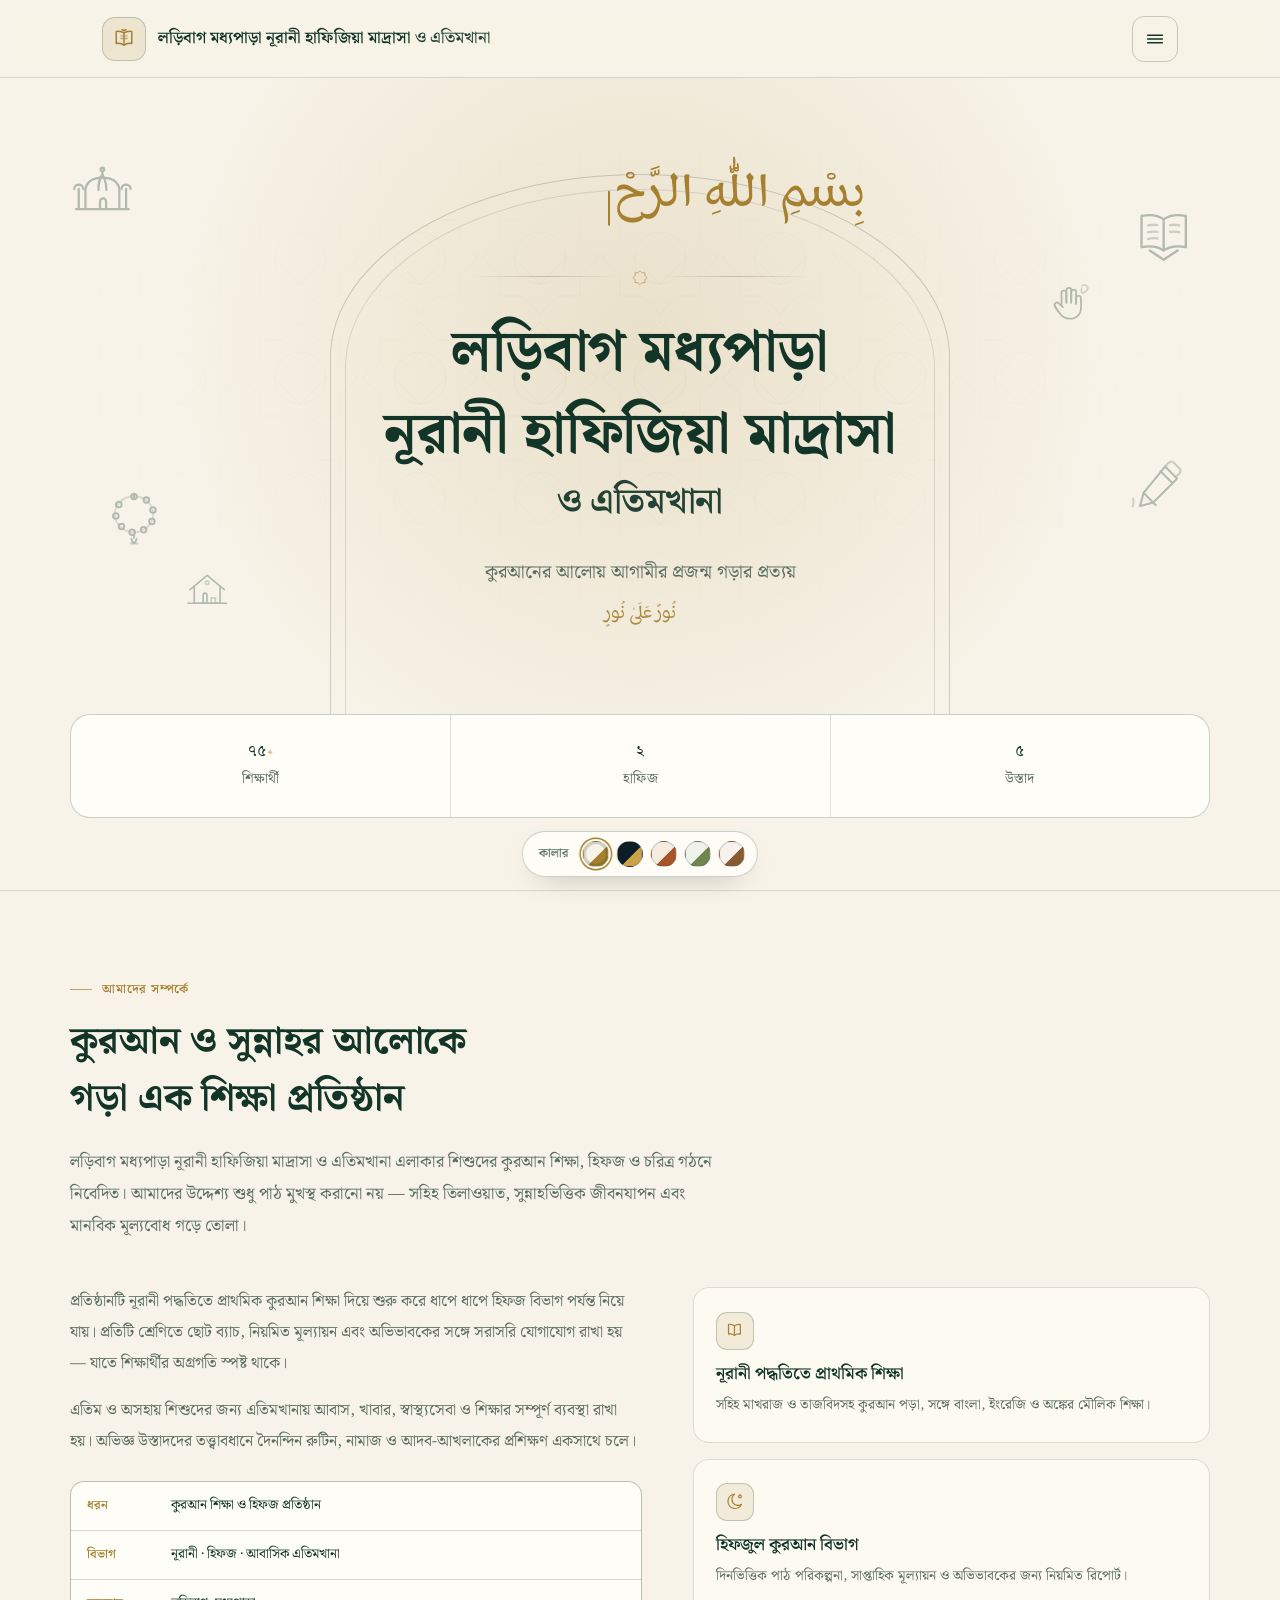
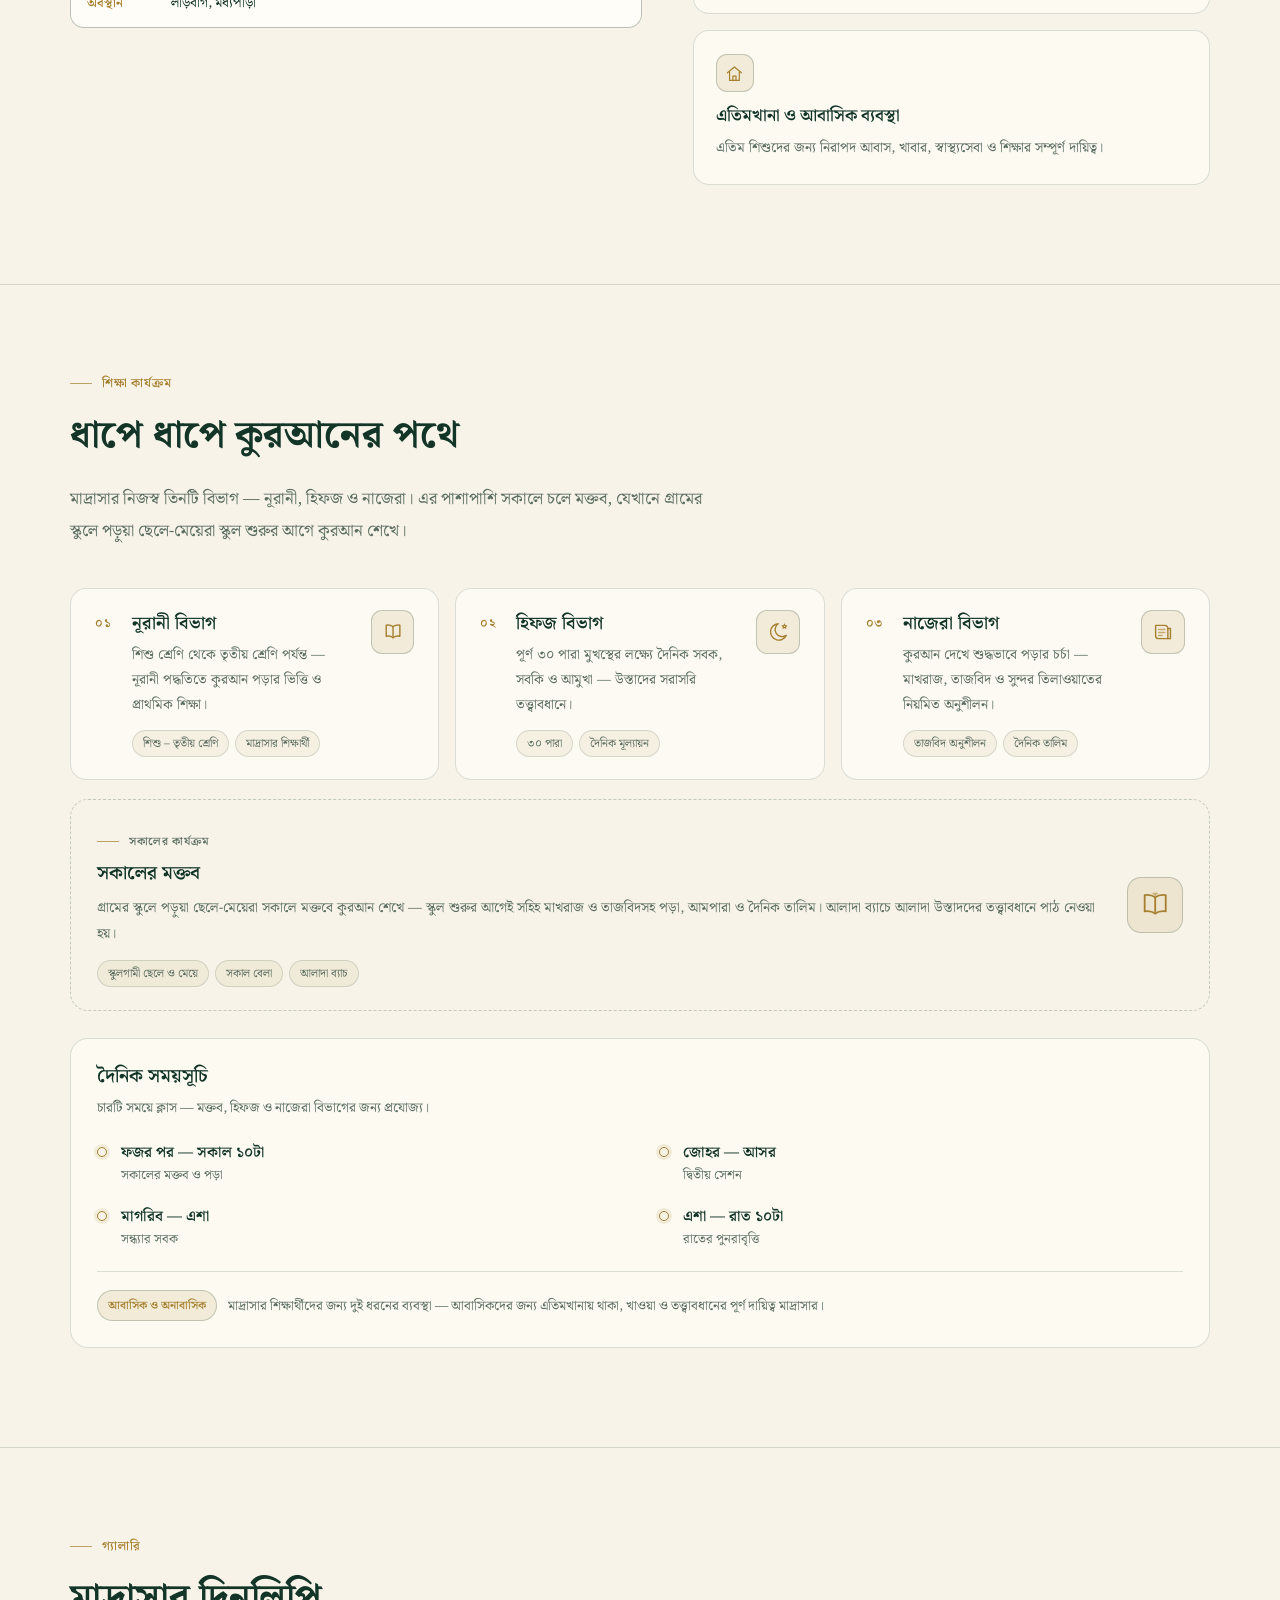
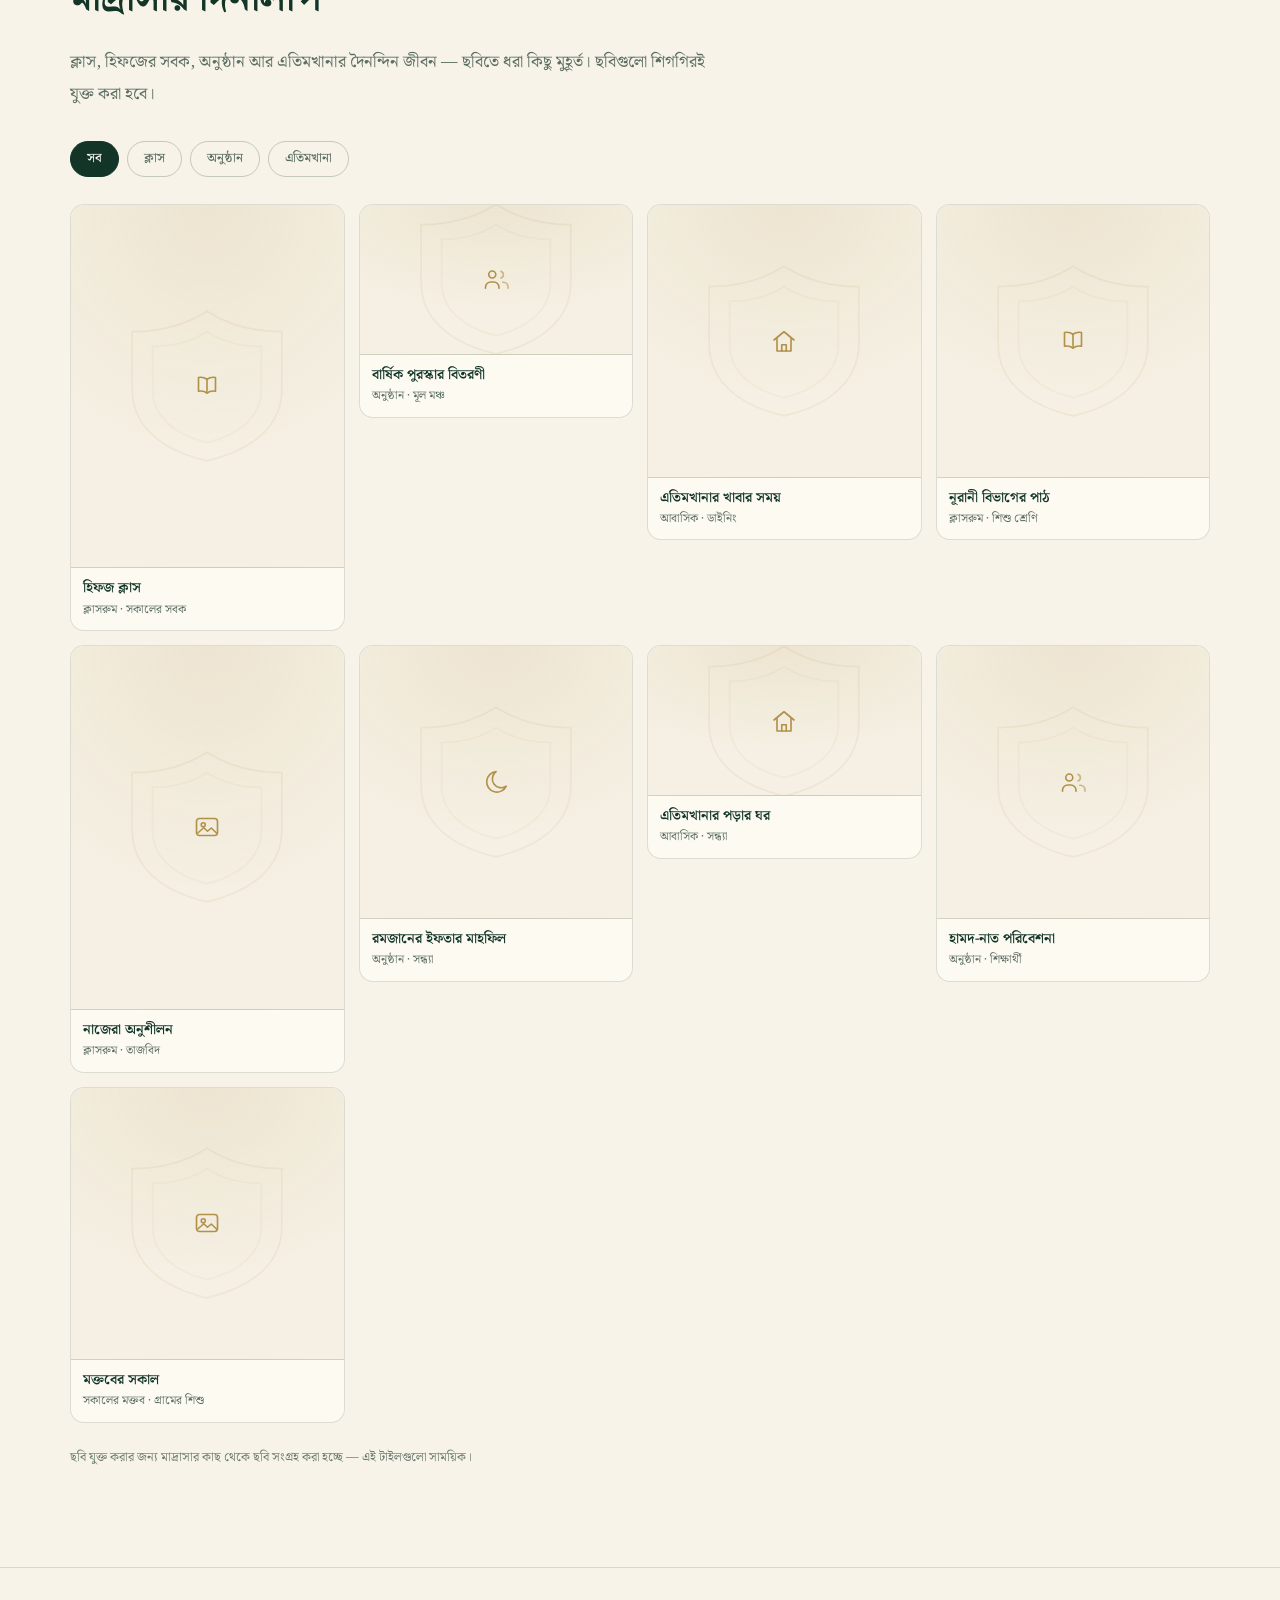
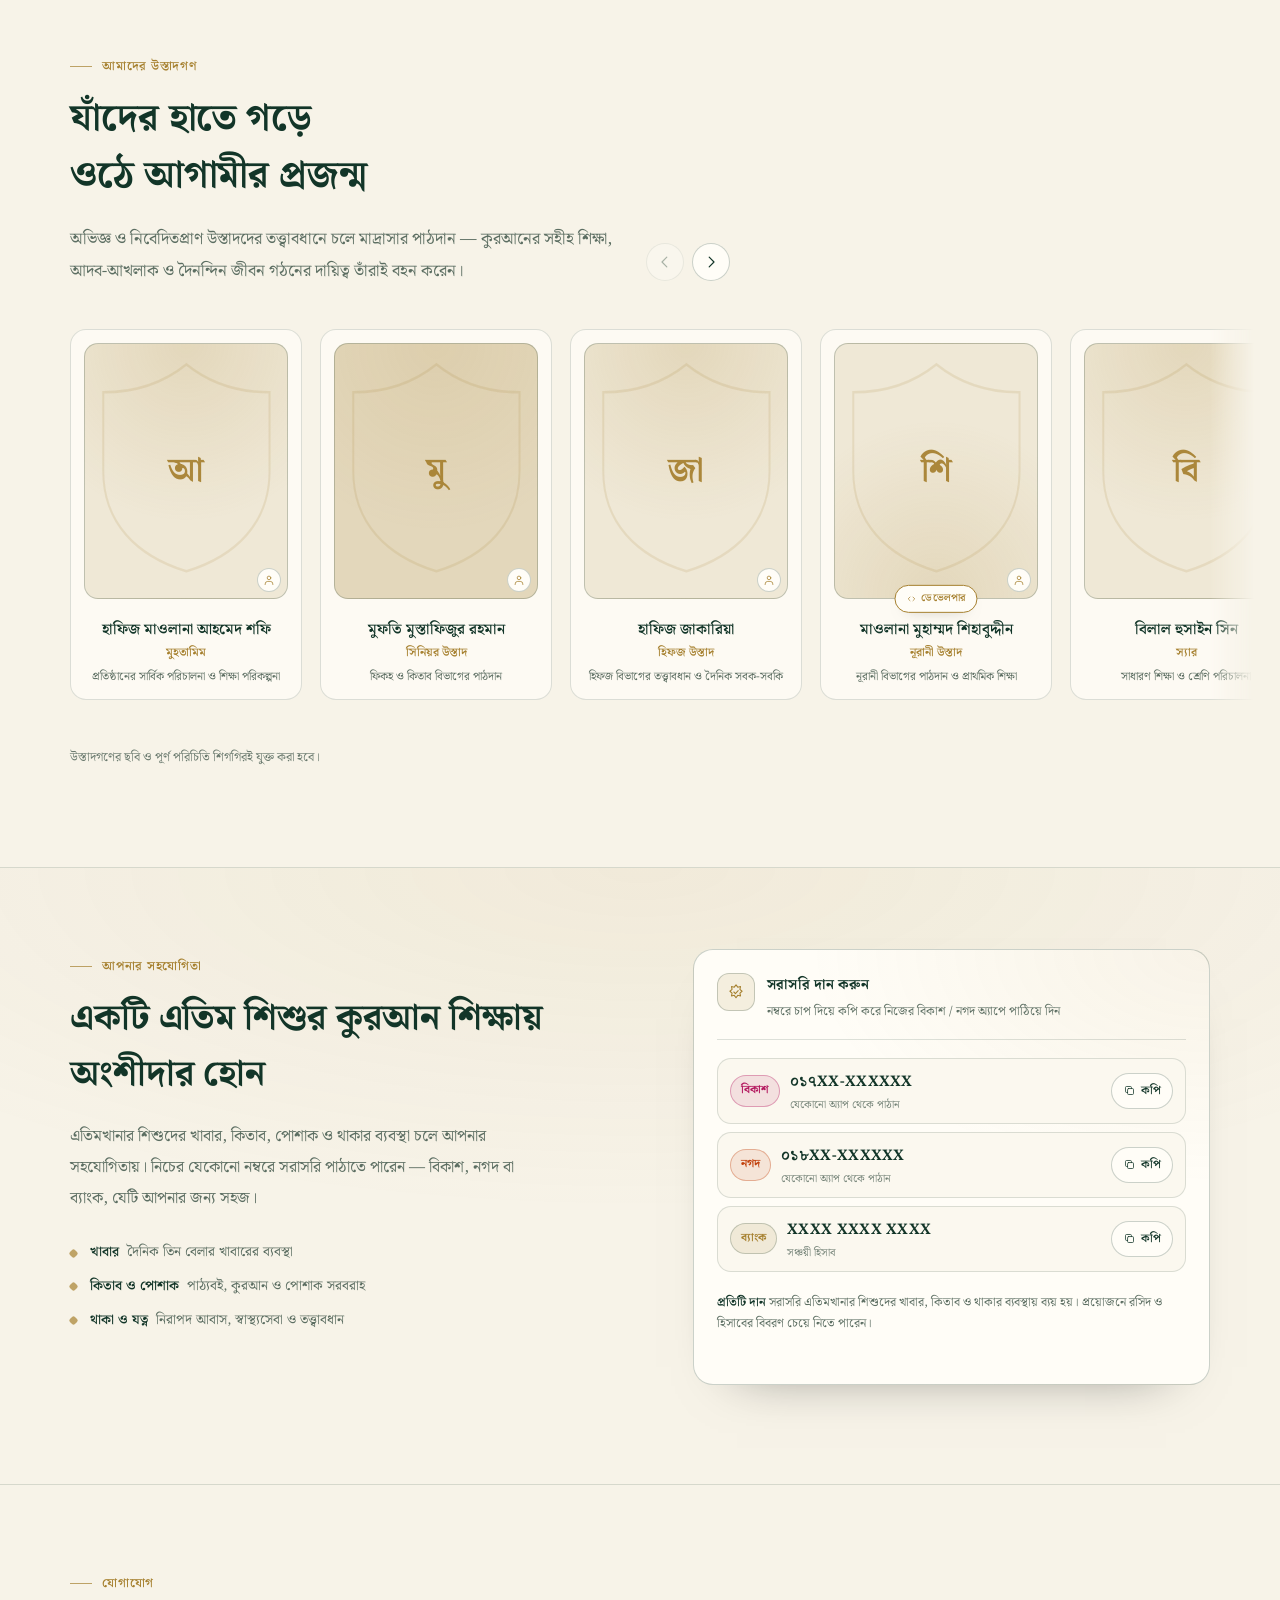
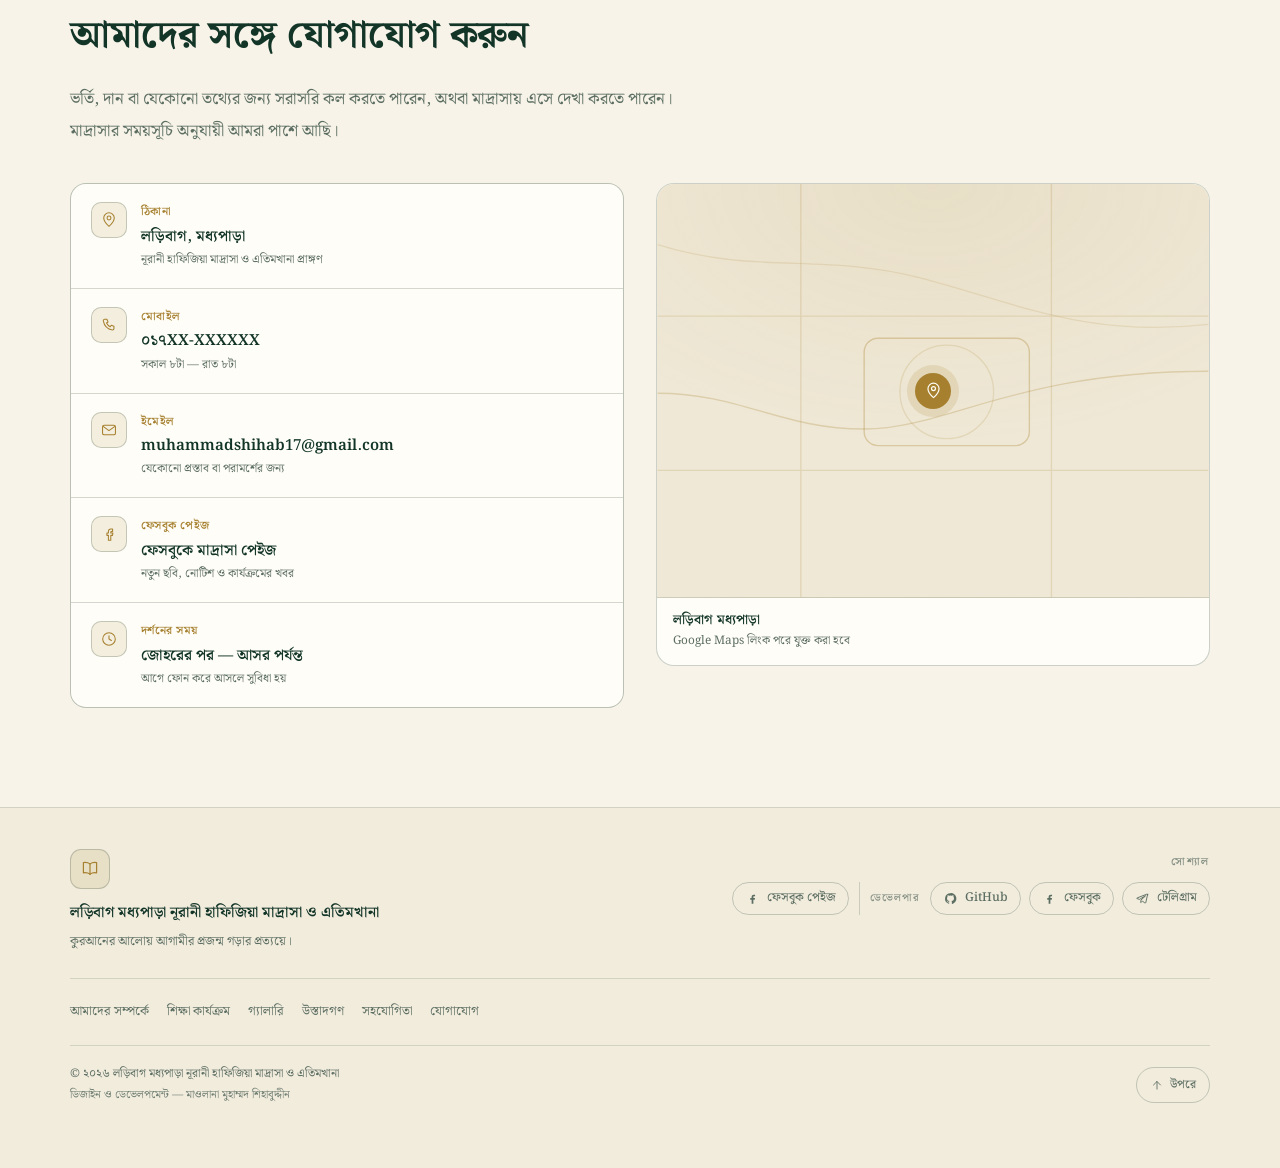
==== commit 767c2fed: "মেনু ঠিক: বাইরে চাপ দিলেও বন্ধ হয়, স্ক্রল-লক ঠিকমতো ছাড়ে, ফোকাস/ট্যাব/এস্কেপ ঠিক, নেভিগেশন নির্ভরয" ====
--- a/index.html
+++ b/index.html
@@ -280,8 +280,34 @@
 body.nav-open .menu-btn .l3{transform:translateY(-5.5px) rotate(-45deg);}
 
 /* nav drawer */
+/* overlay wrapper: scrim + panel, fades and slides together */
+.drawerWrap{
+  position:fixed; inset:0; z-index:55;
+  opacity:0;
+  visibility:hidden;
+  transition:opacity .45s var(--ease), visibility 0s linear .45s;
+  pointer-events:none;
+}
+body.nav-open .drawerWrap{
+  opacity:1;
+  visibility:visible;
+  transition:opacity .4s var(--ease), visibility 0s;
+  pointer-events:auto;
+}
+.drawer__scrim{
+  position:absolute; inset:0;
+  appearance:none;
+  border:0;
+  padding:0;
+  cursor:pointer;
+  background:color-mix(in srgb, #000 34%, transparent);
+  opacity:0;
+  transition:opacity .45s var(--ease);
+}
+body.nav-open .drawer__scrim{opacity:1;}
+
 .drawer{
-  position:fixed; inset:0; z-index:55;
+  position:absolute; inset:0;
   will-change:transform;
   backface-visibility:hidden;
   display:grid; align-content:start;
@@ -292,8 +318,10 @@
   transform:translateY(-101%);
   transition:transform .55s var(--ease);
   overflow-y:auto;
+  outline:none;
 }
 body.nav-open .drawer{transform:translateY(0);}
+.drawer:focus-visible{outline:2px solid var(--accent); outline-offset:-4px;}
 body.nav-open .palette-bar{opacity:0; visibility:hidden; transform:translate(-50%, 12px);}
 .drawer__list{list-style:none; margin:0 auto; padding:0; width:100%; max-width:520px;}
 .drawer__list li{border-bottom:1px solid var(--line);}
@@ -2072,19 +2100,22 @@
   </div>
 </header>
 
-<div class="drawer" id="drawer" aria-hidden="true">
-  <ul class="drawer__list">
-    <li><a href="#"><svg class="drawer__icon" viewBox="0 0 24 24" fill="none" stroke="currentColor" stroke-width="1.5" stroke-linecap="round" stroke-linejoin="round" aria-hidden="true"><path d="M4 10.4 12 4l8 6.4"/><path d="M6.4 9.4V20h11.2V9.4"/><path d="M10.2 20v-5.2h3.6V20"/></svg> হোম</a></li>
-    <li><a href="#about"><svg class="drawer__icon" viewBox="0 0 24 24" fill="none" stroke="currentColor" stroke-width="1.5" stroke-linecap="round" stroke-linejoin="round" aria-hidden="true"><circle cx="12" cy="8.6" r="3.4"/><path d="M5.2 20.2v-.9a4.6 4.6 0 0 1 4.6-4.6h4.4a4.6 4.6 0 0 1 4.6 4.6v.9"/></svg> আমাদের সম্পর্কে</a></li>
-    <li><a href="#programs"><svg class="drawer__icon" viewBox="0 0 24 24" fill="none" stroke="currentColor" stroke-width="1.5" stroke-linecap="round" stroke-linejoin="round" aria-hidden="true"><path d="M12 6.6c-1.4-1-3.2-1.6-5-1.6-.6 0-1.2.05-1.8.16v11c.6-.1 1.2-.16 1.8-.16 1.8 0 3.6.5 5 1.6"/><path d="M12 6.6c1.4-1 3.2-1.6 5-1.6.6 0 1.2.05 1.8.16v11c-.6-.1-1.2-.16-1.8-.16-1.8 0-3.6.5-5 1.6"/><path d="M12 6.6v9.6"/></svg> শিক্ষা কার্যক্রম</a></li>
-    <li><a href="#gallery"><svg class="drawer__icon" viewBox="0 0 24 24" fill="none" stroke="currentColor" stroke-width="1.5" stroke-linecap="round" stroke-linejoin="round" aria-hidden="true"><rect x="3.6" y="5.2" width="16.8" height="13.6" rx="2.4"/><circle cx="9" cy="10.2" r="1.6"/><path d="M4.6 16.8 9.4 12.6l3 2.8 3-2.6 4.2 4"/></svg> গ্যালারি</a></li>
-    <li class="drawer__aside"><a href="#contact"><svg class="drawer__icon" viewBox="0 0 24 24" fill="none" stroke="currentColor" stroke-width="1.5" stroke-linecap="round" stroke-linejoin="round" aria-hidden="true"><path d="M5.2 4.6h9.2l4.4 4.4v10.4H5.2Z"/><path d="M14.4 4.8v4.2h4.2"/><path d="M8.4 13.6h7.2M8.4 16.6h4.8"/></svg> যোগাযোগ</a></li>
-  </ul>
-  <p class="drawer__foot">কুরআনের আলোয় আগামীর প্রজন্ম গড়ার প্রত্যয়ে।</p>
+<div class="drawerWrap" id="drawerWrap">
+  <button class="drawer__scrim" type="button" tabindex="-1" data-drawer-close aria-label="মেনু বন্ধ করুন"></button>
+  <div class="drawer" id="drawer" role="dialog" aria-modal="true" aria-label="প্রধান মেনু" aria-hidden="true" tabindex="-1">
+    <ul class="drawer__list">
+      <li><a href="#top"><svg class="drawer__icon" viewBox="0 0 24 24" fill="none" stroke="currentColor" stroke-width="1.5" stroke-linecap="round" stroke-linejoin="round" aria-hidden="true"><path d="M4 10.4 12 4l8 6.4"/><path d="M6.4 9.4V20h11.2V9.4"/><path d="M10.2 20v-5.2h3.6V20"/></svg> হোম</a></li>
+      <li><a href="#about"><svg class="drawer__icon" viewBox="0 0 24 24" fill="none" stroke="currentColor" stroke-width="1.5" stroke-linecap="round" stroke-linejoin="round" aria-hidden="true"><circle cx="12" cy="8.6" r="3.4"/><path d="M5.2 20.2v-.9a4.6 4.6 0 0 1 4.6-4.6h4.4a4.6 4.6 0 0 1 4.6 4.6v.9"/></svg> আমাদের সম্পর্কে</a></li>
+      <li><a href="#programs"><svg class="drawer__icon" viewBox="0 0 24 24" fill="none" stroke="currentColor" stroke-width="1.5" stroke-linecap="round" stroke-linejoin="round" aria-hidden="true"><path d="M12 6.6c-1.4-1-3.2-1.6-5-1.6-.6 0-1.2.05-1.8.16v11c.6-.1 1.2-.16 1.8-.16 1.8 0 3.6.5 5 1.6"/><path d="M12 6.6c1.4-1 3.2-1.6 5-1.6.6 0 1.2.05 1.8.16v11c-.6-.1-1.2-.16-1.8-.16-1.8 0-3.6.5-5 1.6"/><path d="M12 6.6v9.6"/></svg> শিক্ষা কার্যক্রম</a></li>
+      <li><a href="#gallery"><svg class="drawer__icon" viewBox="0 0 24 24" fill="none" stroke="currentColor" stroke-width="1.5" stroke-linecap="round" stroke-linejoin="round" aria-hidden="true"><rect x="3.6" y="5.2" width="16.8" height="13.6" rx="2.4"/><circle cx="9" cy="10.2" r="1.6"/><path d="M4.6 16.8 9.4 12.6l3 2.8 3-2.6 4.2 4"/></svg> গ্যালারি</a></li>
+      <li class="drawer__aside"><a href="#contact"><svg class="drawer__icon" viewBox="0 0 24 24" fill="none" stroke="currentColor" stroke-width="1.5" stroke-linecap="round" stroke-linejoin="round" aria-hidden="true"><path d="M5.2 4.6h9.2l4.4 4.4v10.4H5.2Z"/><path d="M14.4 4.8v4.2h4.2"/><path d="M8.4 13.6h7.2M8.4 16.6h4.8"/></svg> যোগাযোগ</a></li>
+    </ul>
+    <p class="drawer__foot">কুরআনের আলোয় আগামীর প্রজন্ম গড়ার প্রত্যয়ে।</p>
+  </div>
 </div>
 
 <main>
-  <section class="hero">
+  <section class="hero" id="top">
     <div class="hero__pattern" aria-hidden="true"></div>
     <div class="hero__glow" aria-hidden="true"></div>
     <div class="hero__arch" aria-hidden="true"></div>
@@ -2966,7 +2997,7 @@
 </div>
 
 <script>
-"use strict";(()=>{var M=["emerald","midnight","sand","jade","maroon"],T="madrasa-palette",f=t=>document.querySelector(t),v=t=>Array.from(document.querySelectorAll(t)),E=()=>window.matchMedia("(prefers-reduced-motion: reduce)").matches,b=t=>t!==null&&M.includes(t),S=()=>{try{let t=localStorage.getItem(T);return b(t)?t:null}catch{return null}},k=t=>{try{localStorage.setItem(T,t)}catch{}},H=()=>{let t=f("#menuBtn"),e=f("#drawer");if(!t||!e)return;let o=i=>{document.body.classList.toggle("nav-open",i),t.setAttribute("aria-expanded",String(i)),t.setAttribute("aria-label",i?"\u09AE\u09C7\u09A8\u09C1 \u09AC\u09A8\u09CD\u09A7 \u0995\u09B0\u09C1\u09A8":"\u09AE\u09C7\u09A8\u09C1 \u0996\u09C1\u09B2\u09C1\u09A8"),e.setAttribute("aria-hidden",String(!i)),document.body.style.overflow=i?"hidden":""};t.addEventListener("click",()=>{o(!document.body.classList.contains("nav-open"))}),e.addEventListener("click",i=>{i.target.closest("a")&&o(!1)}),document.addEventListener("keydown",i=>{i.key==="Escape"&&document.body.classList.contains("nav-open")&&o(!1)})},x=()=>{let t=document.documentElement,e=v(".swatch"),o=(n,s)=>{t.setAttribute("data-palette",n),e.forEach(l=>{l.setAttribute("aria-pressed",String(l.dataset.palette===n))}),s&&k(n)};e.forEach(n=>{n.addEventListener("click",()=>{let s=n.dataset.palette;b(s??null)&&o(s,!0)})});let i=S();i&&o(i,!1)},A=["\u09E6","\u09E7","\u09E8","\u09E9","\u09EA","\u09EB","\u09EC","\u09ED","\u09EE","\u09EF"],_=t=>String(t).split("").map(e=>A[Number(e)]??e).join(""),y=(t,e)=>_(t)+(e?'<span class="plus">+</span>':""),P=()=>{let t=v(".stat__num");if(t.length===0)return;let e=s=>{let l=Number.parseInt(s.dataset.count??"0",10)||0,c=s.dataset.plus==="1";if(E()){s.innerHTML=y(l,c);return}let r=1200,u=null,d=p=>{u===null&&(u=p);let L=Math.min((p-u)/r,1),g=1-Math.pow(1-L,3);s.innerHTML=y(Math.round(l*g),c),L<1&&requestAnimationFrame(d)};requestAnimationFrame(d)},o=!1,i=()=>{o||(o=!0,t.forEach(e))},n=f(".stats");if("IntersectionObserver"in window&&n){let s=new IntersectionObserver(l=>{l.some(c=>c.isIntersecting)&&(i(),s.disconnect())},{threshold:.3});s.observe(n)}else i()},w="madrasa-splash-shown",C=()=>{let t=f("#splash");if(!t)return;let e=!1;try{e=sessionStorage.getItem(w)==="1"}catch{e=!1}let o=()=>{t.classList.add("is-done"),t.setAttribute("aria-hidden","true");try{sessionStorage.setItem(w,"1")}catch{}window.setTimeout(()=>t.remove(),900),document.dispatchEvent(new CustomEvent("intro:done"))};if(e||E()){window.setTimeout(o,E()?350:120);return}let i=1750,n=performance.now(),s=()=>{let l=Math.max(0,i-(performance.now()-n));window.setTimeout(o,l)};document.readyState==="complete"?s():window.addEventListener("load",s,{once:!0}),window.setTimeout(()=>{t.classList.contains("is-done")||o()},4200)},B=()=>{document.documentElement.classList.add("js")},N=()=>{let t=f("#galleryGrid"),e=f("#lightbox");if(!t)return;let o=Array.from(t.querySelectorAll(".tile")),i=v(".filter"),n=a=>{i.forEach(m=>{m.setAttribute("aria-pressed",String(m.dataset.filter===a))}),o.forEach(m=>{let h=a==="all"||m.dataset.cat===a;m.classList.toggle("is-hidden",!h)})};if(i.forEach(a=>{a.addEventListener("click",()=>n(a.dataset.filter??"all"))}),!e)return;let s=f("#lbTitle"),l=f("#lbSub"),c=-1,r=null,u=()=>o.filter(a=>!a.classList.contains("is-hidden")),d=a=>{let m=u();if(m.length===0)return;c=(a+m.length)%m.length;let h=m[c];h&&(s&&(s.textContent=h.dataset.title??""),l&&(l.textContent=h.dataset.sub??""))},p=a=>{r=a,d(u().indexOf(a)),e.hidden=!1,document.body.style.overflow="hidden",requestAnimationFrame(()=>e.classList.add("is-open")),f(".lightbox__close")?.focus()},L=()=>{e.classList.remove("is-open"),document.body.style.overflow="",window.setTimeout(()=>{e.hidden=!0},300),r?.focus()};o.forEach(a=>{a.addEventListener("click",()=>p(a)),a.addEventListener("keydown",m=>{(m.key==="Enter"||m.key===" ")&&(m.preventDefault(),p(a))})}),e.addEventListener("click",a=>{let m=a.target.closest("[data-lb]")?.dataset.lb;(m==="close"||a.target===e)&&L(),m==="prev"&&d(c-1),m==="next"&&d(c+1)}),document.addEventListener("keydown",a=>{e.hidden||(a.key==="Escape"&&L(),a.key==="ArrowLeft"&&d(c-1),a.key==="ArrowRight"&&d(c+1))});let g=0;e.addEventListener("touchstart",a=>{g=a.touches[0]?.clientX??0},{passive:!0}),e.addEventListener("touchend",a=>{let h=(a.changedTouches[0]?.clientX??0)-g;Math.abs(h)>48&&d(c+(h<0?1:-1))},{passive:!0})},q=()=>{let t=f("#donateToast"),e=0,o=n=>{t&&(t.textContent=n,t.classList.add("is-on"),window.clearTimeout(e),e=window.setTimeout(()=>t.classList.remove("is-on"),2200))},i=async n=>{try{return await navigator.clipboard.writeText(n),!0}catch{try{let s=document.createElement("textarea");s.value=n,s.setAttribute("readonly",""),s.style.position="fixed",s.style.opacity="0",document.body.appendChild(s),s.select();let l=document.execCommand("copy");return document.body.removeChild(s),l}catch{return!1}}};v(".pay__copy").forEach(n=>{let l=n.closest(".pay__row")?.querySelector(".pay__num");l&&(l.style.cursor="pointer",l.title="\u0995\u09AA\u09BF \u0995\u09B0\u09A4\u09C7 \u099A\u09BE\u09AA \u09A6\u09BF\u09A8",l.addEventListener("click",()=>n.click())),n.addEventListener("click",async()=>{let c=n.dataset.copy??"",r=n.dataset.label??"\u09A8\u09AE\u09CD\u09AC\u09B0",u=await i(c),d=n.querySelector(".pay__copyText");u?(n.classList.add("is-copied"),d&&(d.textContent="\u0995\u09AA\u09BF \u09B9\u09AF\u09BC\u09C7\u099B\u09C7"),o(`${r} \u09A8\u09AE\u09CD\u09AC\u09B0 \u0995\u09AA\u09BF \u09B9\u09AF\u09BC\u09C7\u099B\u09C7`),window.setTimeout(()=>{n.classList.remove("is-copied"),d&&(d.textContent="\u0995\u09AA\u09BF")},2e3)):o("\u0995\u09AA\u09BF \u0995\u09B0\u09BE \u09AF\u09BE\u09AF\u09BC\u09A8\u09BF \u2014 \u09A8\u09AE\u09CD\u09AC\u09B0\u099F\u09BF \u09B9\u09BE\u09A4\u09C7 \u09B2\u09BF\u0996\u09C7 \u09A8\u09BF\u09A8")})})},I=()=>{let t=f("[data-track]");if(!t)return;let e=f("[data-track-prev]"),o=f("[data-track-next]"),i=()=>{let r=t.querySelector(".teacher");if(!r)return t.clientWidth*.8;let u=parseFloat(getComputedStyle(t).columnGap||"0")||0;return r.getBoundingClientRect().width+u},n=()=>{let r=t.scrollWidth-t.clientWidth,u=t.scrollLeft<=2,d=t.scrollLeft>=r-2;e&&(e.disabled=u),o&&(o.disabled=d),t.classList.toggle("is-scrollable",r>4),t.classList.toggle("at-start",u),t.classList.toggle("at-end",d)},s=r=>{let u=!E();t.scrollBy({left:r*i(),behavior:u?"smooth":"auto"})};e?.addEventListener("click",()=>s(-1)),o?.addEventListener("click",()=>s(1)),t.addEventListener("keydown",r=>{r.key==="ArrowRight"&&(r.preventDefault(),s(1)),r.key==="ArrowLeft"&&(r.preventDefault(),s(-1))}),t.addEventListener("wheel",r=>{Math.abs(r.deltaX)<=Math.abs(r.deltaY)||(r.preventDefault(),t.scrollLeft+=r.deltaX)},{passive:!1});let l=0,c=()=>{window.cancelAnimationFrame(l),l=window.requestAnimationFrame(n)};t.addEventListener("scroll",c,{passive:!0}),window.addEventListener("resize",c,{passive:!0}),n()},F=t=>{let e=Intl.Segmenter;if(typeof e=="function"){let o=new e("ar",{granularity:"grapheme"});return Array.from(o.segment(t),i=>i.segment)}return Array.from(t)},D=()=>{let t=f(".bismillah"),e=t?.querySelector(".bismillah__text"),o=t?.querySelector(".bismillah__ghost");if(!t||!e||!o)return;let i=o.textContent??"",n=F(i),s=()=>{e.textContent=i,t.classList.remove("is-typing"),t.classList.add("is-typed")};if(E()||n.length===0){s();return}e.textContent="",t.classList.add("is-typing");let l=Math.max(30,Math.min(64,1500/n.length)),c=0,r=!1,u=()=>{if(c+=1,e.textContent=n.slice(0,c).join(""),c>=n.length){s();return}window.setTimeout(u,n[c]===" "?l*1.7:l)},d=()=>{r||(r=!0,window.setTimeout(u,240))};document.addEventListener("intro:done",d,{once:!0}),window.setTimeout(d,3200)},j=()=>{let t=f("#year");if(t){let e=["\u09E6","\u09E7","\u09E8","\u09E9","\u09EA","\u09EB","\u09EC","\u09ED","\u09EE","\u09EF"];t.textContent=String(new Date().getFullYear()).split("").map(o=>e[Number(o)]??o).join("")}f(".footer__top")?.addEventListener("click",()=>{let e=!E();window.scrollTo({top:0,behavior:e?"smooth":"auto"})})};B();C();H();x();P();N();q();I();D();j();})();
+"use strict";(()=>{var M=["emerald","midnight","sand","jade","maroon"],T="madrasa-palette",f=t=>document.querySelector(t),g=t=>Array.from(document.querySelectorAll(t)),p=()=>window.matchMedia("(prefers-reduced-motion: reduce)").matches,b=t=>t!==null&&M.includes(t),S=()=>{try{let t=localStorage.getItem(T);return b(t)?t:null}catch{return null}},H=t=>{try{localStorage.setItem(T,t)}catch{}},k=()=>{let t=f("#menuBtn"),e=f("#drawerWrap"),i=f("#drawer");if(!t||!i||!e)return;let m='a[href], button:not([disabled]), [tabindex]:not([tabindex="-1"])',o=null,n=(s,r=!0)=>{let a=document.body.classList.contains("nav-open");if(s!==a)if(document.body.classList.toggle("nav-open",s),t.setAttribute("aria-expanded",String(s)),t.setAttribute("aria-label",s?"\u09AE\u09C7\u09A8\u09C1 \u09AC\u09A8\u09CD\u09A7 \u0995\u09B0\u09C1\u09A8":"\u09AE\u09C7\u09A8\u09C1 \u0996\u09C1\u09B2\u09C1\u09A8"),i.setAttribute("aria-hidden",String(!s)),s){let l=window.innerWidth-document.documentElement.clientWidth;document.body.style.overflow="hidden",l>0&&(document.body.style.paddingRight=`${l}px`),o=document.activeElement,window.setTimeout(()=>i.focus({preventScroll:!0}),60)}else document.body.style.overflow="",document.body.style.paddingRight="",r&&o&&document.contains(o)&&o.focus({preventScroll:!0})};t.addEventListener("click",()=>n(!document.body.classList.contains("nav-open"))),e.addEventListener("click",s=>{let r=s.target;if(!r.closest("a")&&!r.closest("[data-drawer-close]")&&!r.closest(".drawer"))return;let l=r.closest("a")?.getAttribute("href")??"";if(n(!1,!1),!l.startsWith("#"))return;s.preventDefault();let d=p()?"auto":"smooth";window.requestAnimationFrame(()=>{let h=l==="#top"?null:document.querySelector(l);h?h.scrollIntoView({behavior:d,block:"start"}):window.scrollTo({top:0,behavior:d}),window.history.replaceState(null,"",l)})}),document.addEventListener("keydown",s=>{if(document.body.classList.contains("nav-open")){if(s.key==="Escape"){n(!1);return}if(s.key==="Tab"){let r=Array.from(i.querySelectorAll(m)).filter(h=>h.offsetParent!==null),a=r[0],l=r[r.length-1];if(!a||!l)return;let d=document.activeElement;!s.shiftKey&&d===l?(s.preventDefault(),a.focus()):s.shiftKey&&(d===a||d===i)&&(s.preventDefault(),l.focus())}}}),window.matchMedia("(min-width: 900px)").addEventListener("change",s=>{s.matches&&n(!1,!1)})},x=["\u09E6","\u09E7","\u09E8","\u09E9","\u09EA","\u09EB","\u09EC","\u09ED","\u09EE","\u09EF"],A=t=>String(t).split("").map(e=>x[Number(e)]??e).join(""),v=(t,e)=>A(t)+(e?'<span class="plus">+</span>':""),_=()=>{let t=g(".stat__num");if(t.length===0)return;let e=n=>{let s=Number.parseInt(n.dataset.count??"0",10)||0,r=n.dataset.plus==="1";if(p()){n.innerHTML=v(s,r);return}let a=1200,l=null,d=h=>{l===null&&(l=h);let y=Math.min((h-l)/a,1),L=1-Math.pow(1-y,3);n.innerHTML=v(Math.round(s*L),r),y<1&&requestAnimationFrame(d)};requestAnimationFrame(d)},i=!1,m=()=>{i||(i=!0,t.forEach(e))},o=f(".stats");if("IntersectionObserver"in window&&o){let n=new IntersectionObserver(s=>{s.some(r=>r.isIntersecting)&&(m(),n.disconnect())},{threshold:.3});n.observe(o)}else m()},w="madrasa-splash-shown",P=()=>{let t=f("#splash");if(!t)return;let e=!1;try{e=sessionStorage.getItem(w)==="1"}catch{e=!1}let i=()=>{t.classList.add("is-done"),t.setAttribute("aria-hidden","true");try{sessionStorage.setItem(w,"1")}catch{}window.setTimeout(()=>t.remove(),900),document.dispatchEvent(new CustomEvent("intro:done"))};if(e||p()){window.setTimeout(i,p()?350:120);return}let m=1750,o=performance.now(),n=()=>{let s=Math.max(0,m-(performance.now()-o));window.setTimeout(i,s)};document.readyState==="complete"?n():window.addEventListener("load",n,{once:!0}),window.setTimeout(()=>{t.classList.contains("is-done")||i()},4200)},C=()=>{document.documentElement.classList.add("js")},B=()=>{let t=f("#galleryGrid"),e=f("#lightbox");if(!t)return;let i=Array.from(t.querySelectorAll(".tile")),m=g(".filter"),o=c=>{m.forEach(u=>{u.setAttribute("aria-pressed",String(u.dataset.filter===c))}),i.forEach(u=>{let E=c==="all"||u.dataset.cat===c;u.classList.toggle("is-hidden",!E)})};if(m.forEach(c=>{c.addEventListener("click",()=>o(c.dataset.filter??"all"))}),!e)return;let n=f("#lbTitle"),s=f("#lbSub"),r=-1,a=null,l=()=>i.filter(c=>!c.classList.contains("is-hidden")),d=c=>{let u=l();if(u.length===0)return;r=(c+u.length)%u.length;let E=u[r];E&&(n&&(n.textContent=E.dataset.title??""),s&&(s.textContent=E.dataset.sub??""))},h=c=>{a=c,d(l().indexOf(c)),e.hidden=!1,document.body.style.overflow="hidden",requestAnimationFrame(()=>e.classList.add("is-open")),f(".lightbox__close")?.focus()},y=()=>{e.classList.remove("is-open"),document.body.style.overflow="",window.setTimeout(()=>{e.hidden=!0},300),a?.focus()};i.forEach(c=>{c.addEventListener("click",()=>h(c)),c.addEventListener("keydown",u=>{(u.key==="Enter"||u.key===" ")&&(u.preventDefault(),h(c))})}),e.addEventListener("click",c=>{let u=c.target.closest("[data-lb]")?.dataset.lb;(u==="close"||c.target===e)&&y(),u==="prev"&&d(r-1),u==="next"&&d(r+1)}),document.addEventListener("keydown",c=>{e.hidden||(c.key==="Escape"&&y(),c.key==="ArrowLeft"&&d(r-1),c.key==="ArrowRight"&&d(r+1))});let L=0;e.addEventListener("touchstart",c=>{L=c.touches[0]?.clientX??0},{passive:!0}),e.addEventListener("touchend",c=>{let E=(c.changedTouches[0]?.clientX??0)-L;Math.abs(E)>48&&d(r+(E<0?1:-1))},{passive:!0})},q=()=>{let t=f("#donateToast"),e=0,i=o=>{t&&(t.textContent=o,t.classList.add("is-on"),window.clearTimeout(e),e=window.setTimeout(()=>t.classList.remove("is-on"),2200))},m=async o=>{try{return await navigator.clipboard.writeText(o),!0}catch{try{let n=document.createElement("textarea");n.value=o,n.setAttribute("readonly",""),n.style.position="fixed",n.style.opacity="0",document.body.appendChild(n),n.select();let s=document.execCommand("copy");return document.body.removeChild(n),s}catch{return!1}}};g(".pay__copy").forEach(o=>{let s=o.closest(".pay__row")?.querySelector(".pay__num");s&&(s.style.cursor="pointer",s.title="\u0995\u09AA\u09BF \u0995\u09B0\u09A4\u09C7 \u099A\u09BE\u09AA \u09A6\u09BF\u09A8",s.addEventListener("click",()=>o.click())),o.addEventListener("click",async()=>{let r=o.dataset.copy??"",a=o.dataset.label??"\u09A8\u09AE\u09CD\u09AC\u09B0",l=await m(r),d=o.querySelector(".pay__copyText");l?(o.classList.add("is-copied"),d&&(d.textContent="\u0995\u09AA\u09BF \u09B9\u09AF\u09BC\u09C7\u099B\u09C7"),i(`${a} \u09A8\u09AE\u09CD\u09AC\u09B0 \u0995\u09AA\u09BF \u09B9\u09AF\u09BC\u09C7\u099B\u09C7`),window.setTimeout(()=>{o.classList.remove("is-copied"),d&&(d.textContent="\u0995\u09AA\u09BF")},2e3)):i("\u0995\u09AA\u09BF \u0995\u09B0\u09BE \u09AF\u09BE\u09AF\u09BC\u09A8\u09BF \u2014 \u09A8\u09AE\u09CD\u09AC\u09B0\u099F\u09BF \u09B9\u09BE\u09A4\u09C7 \u09B2\u09BF\u0996\u09C7 \u09A8\u09BF\u09A8")})})},N=()=>{let t=f("[data-track]");if(!t)return;let e=f("[data-track-prev]"),i=f("[data-track-next]"),m=()=>{let a=t.querySelector(".teacher");if(!a)return t.clientWidth*.8;let l=parseFloat(getComputedStyle(t).columnGap||"0")||0;return a.getBoundingClientRect().width+l},o=()=>{let a=t.scrollWidth-t.clientWidth,l=t.scrollLeft<=2,d=t.scrollLeft>=a-2;e&&(e.disabled=l),i&&(i.disabled=d),t.classList.toggle("is-scrollable",a>4),t.classList.toggle("at-start",l),t.classList.toggle("at-end",d)},n=a=>{let l=!p();t.scrollBy({left:a*m(),behavior:l?"smooth":"auto"})};e?.addEventListener("click",()=>n(-1)),i?.addEventListener("click",()=>n(1)),t.addEventListener("keydown",a=>{a.key==="ArrowRight"&&(a.preventDefault(),n(1)),a.key==="ArrowLeft"&&(a.preventDefault(),n(-1))}),t.addEventListener("wheel",a=>{Math.abs(a.deltaX)<=Math.abs(a.deltaY)||(a.preventDefault(),t.scrollLeft+=a.deltaX)},{passive:!1});let s=0,r=()=>{window.cancelAnimationFrame(s),s=window.requestAnimationFrame(o)};t.addEventListener("scroll",r,{passive:!0}),window.addEventListener("resize",r,{passive:!0}),o()},F=()=>{let t=document.documentElement,e=g(".swatch"),i=o=>{t.dataset.palette=o,e.forEach(n=>{n.setAttribute("aria-pressed",String(n.dataset.palette===o))})},m=S();i(m??"emerald"),e.forEach(o=>{o.addEventListener("click",()=>{let n=o.dataset.palette;b(n??null)&&(i(n),H(n))})})},I=t=>{let e=Intl.Segmenter;if(typeof e=="function"){let i=new e("ar",{granularity:"grapheme"});return Array.from(i.segment(t),m=>m.segment)}return Array.from(t)},D=()=>{let t=f(".bismillah"),e=t?.querySelector(".bismillah__text"),i=t?.querySelector(".bismillah__ghost");if(!t||!e||!i)return;let m=i.textContent??"",o=I(m),n=()=>{e.textContent=m,t.classList.remove("is-typing"),t.classList.add("is-typed")};if(p()||o.length===0){n();return}e.textContent="",t.classList.add("is-typing");let s=Math.max(30,Math.min(64,1500/o.length)),r=0,a=!1,l=()=>{if(r+=1,e.textContent=o.slice(0,r).join(""),r>=o.length){n();return}window.setTimeout(l,o[r]===" "?s*1.7:s)},d=()=>{a||(a=!0,window.setTimeout(l,240))};document.addEventListener("intro:done",d,{once:!0}),window.setTimeout(d,3200)},K=()=>{let t=f("#year");if(t){let e=["\u09E6","\u09E7","\u09E8","\u09E9","\u09EA","\u09EB","\u09EC","\u09ED","\u09EE","\u09EF"];t.textContent=String(new Date().getFullYear()).split("").map(i=>e[Number(i)]??i).join("")}f(".footer__top")?.addEventListener("click",()=>{let e=!p();window.scrollTo({top:0,behavior:e?"smooth":"auto"})})};C();P();k();F();_();B();q();N();D();K();})();
 </script>
 </body>
 </html>
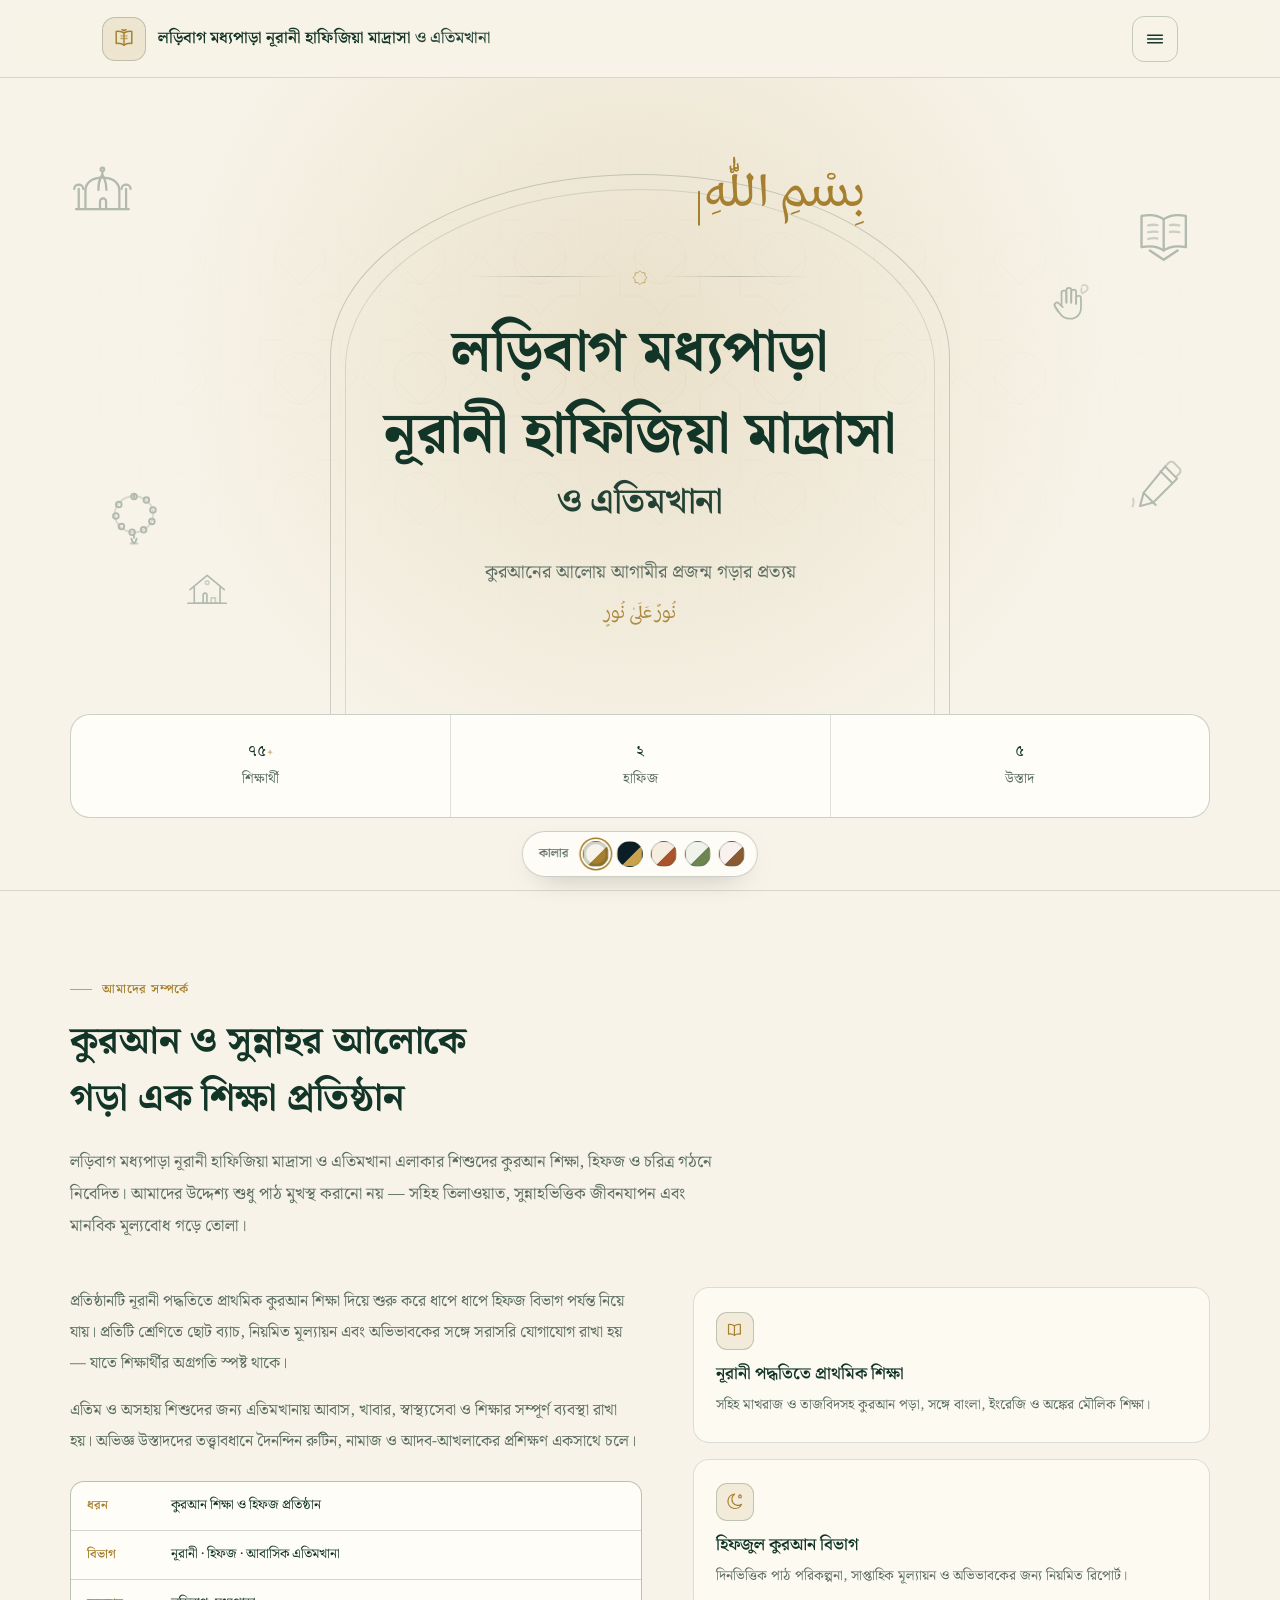
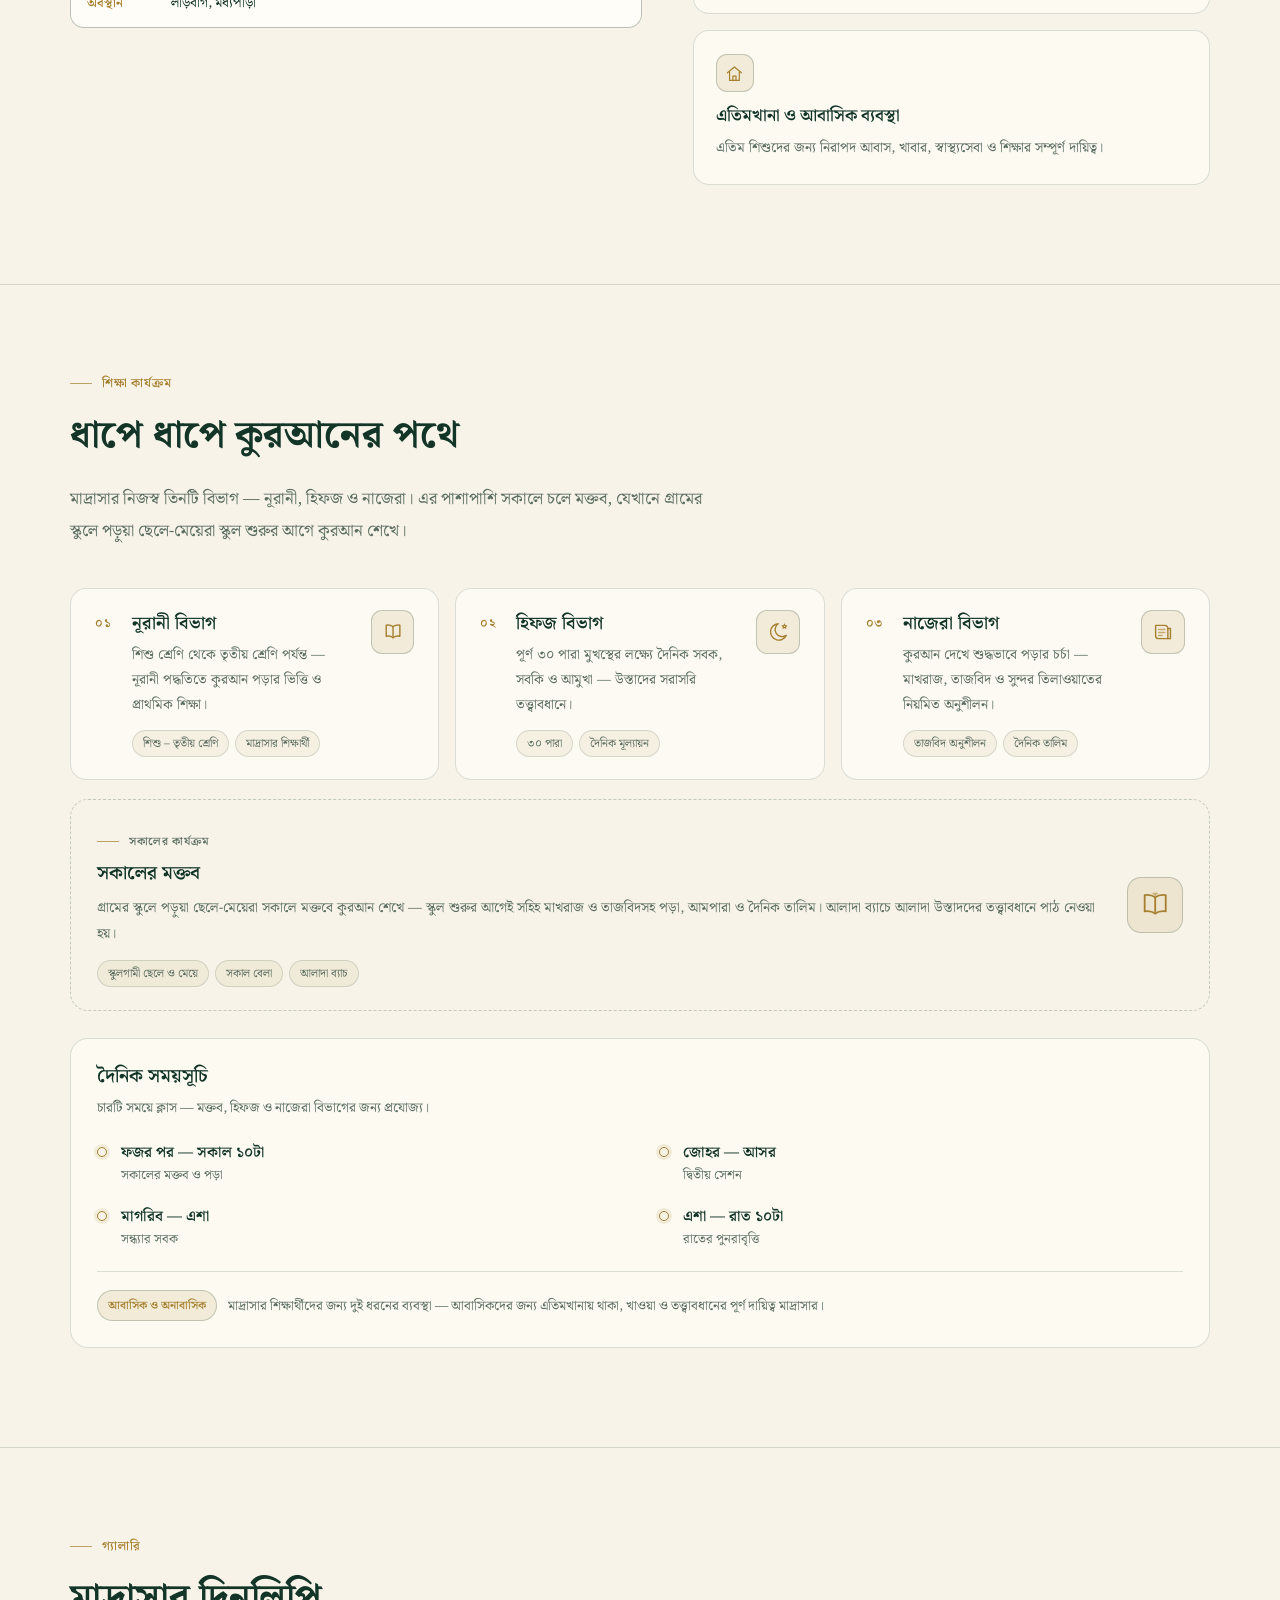
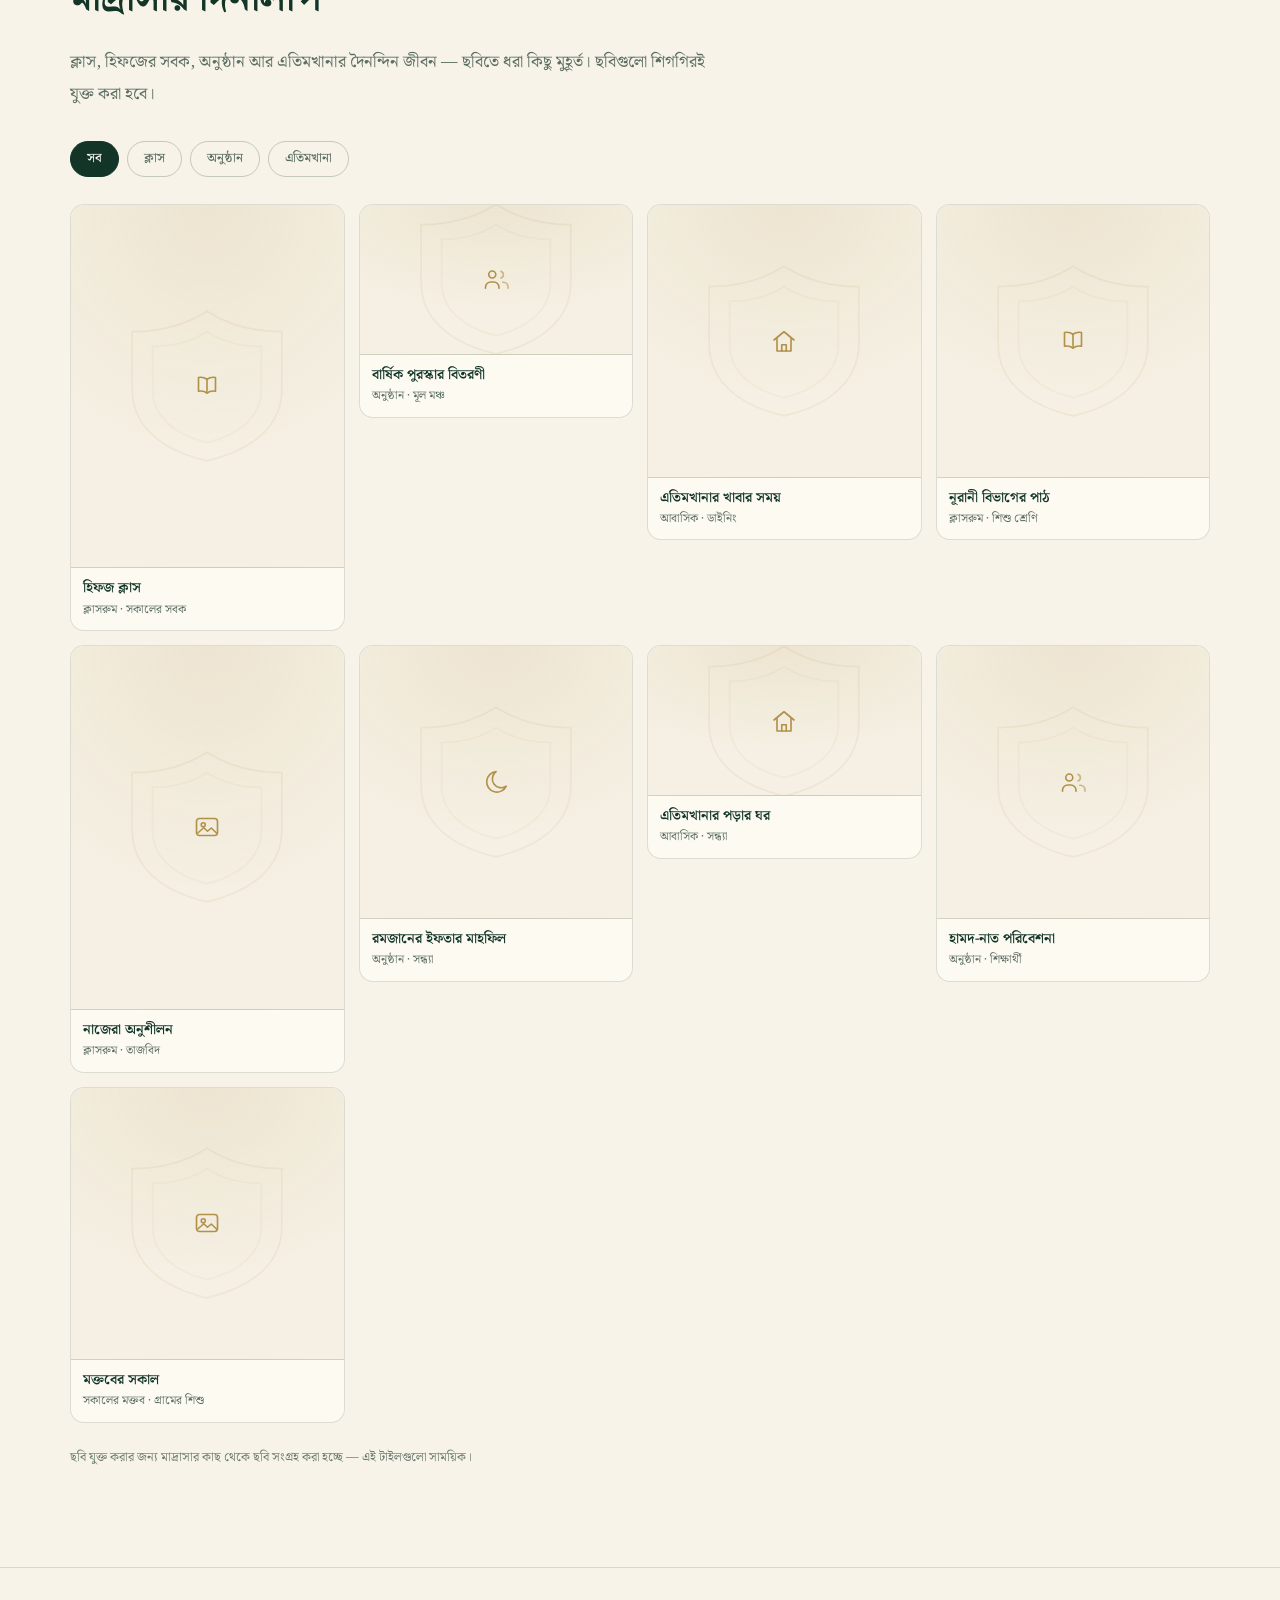
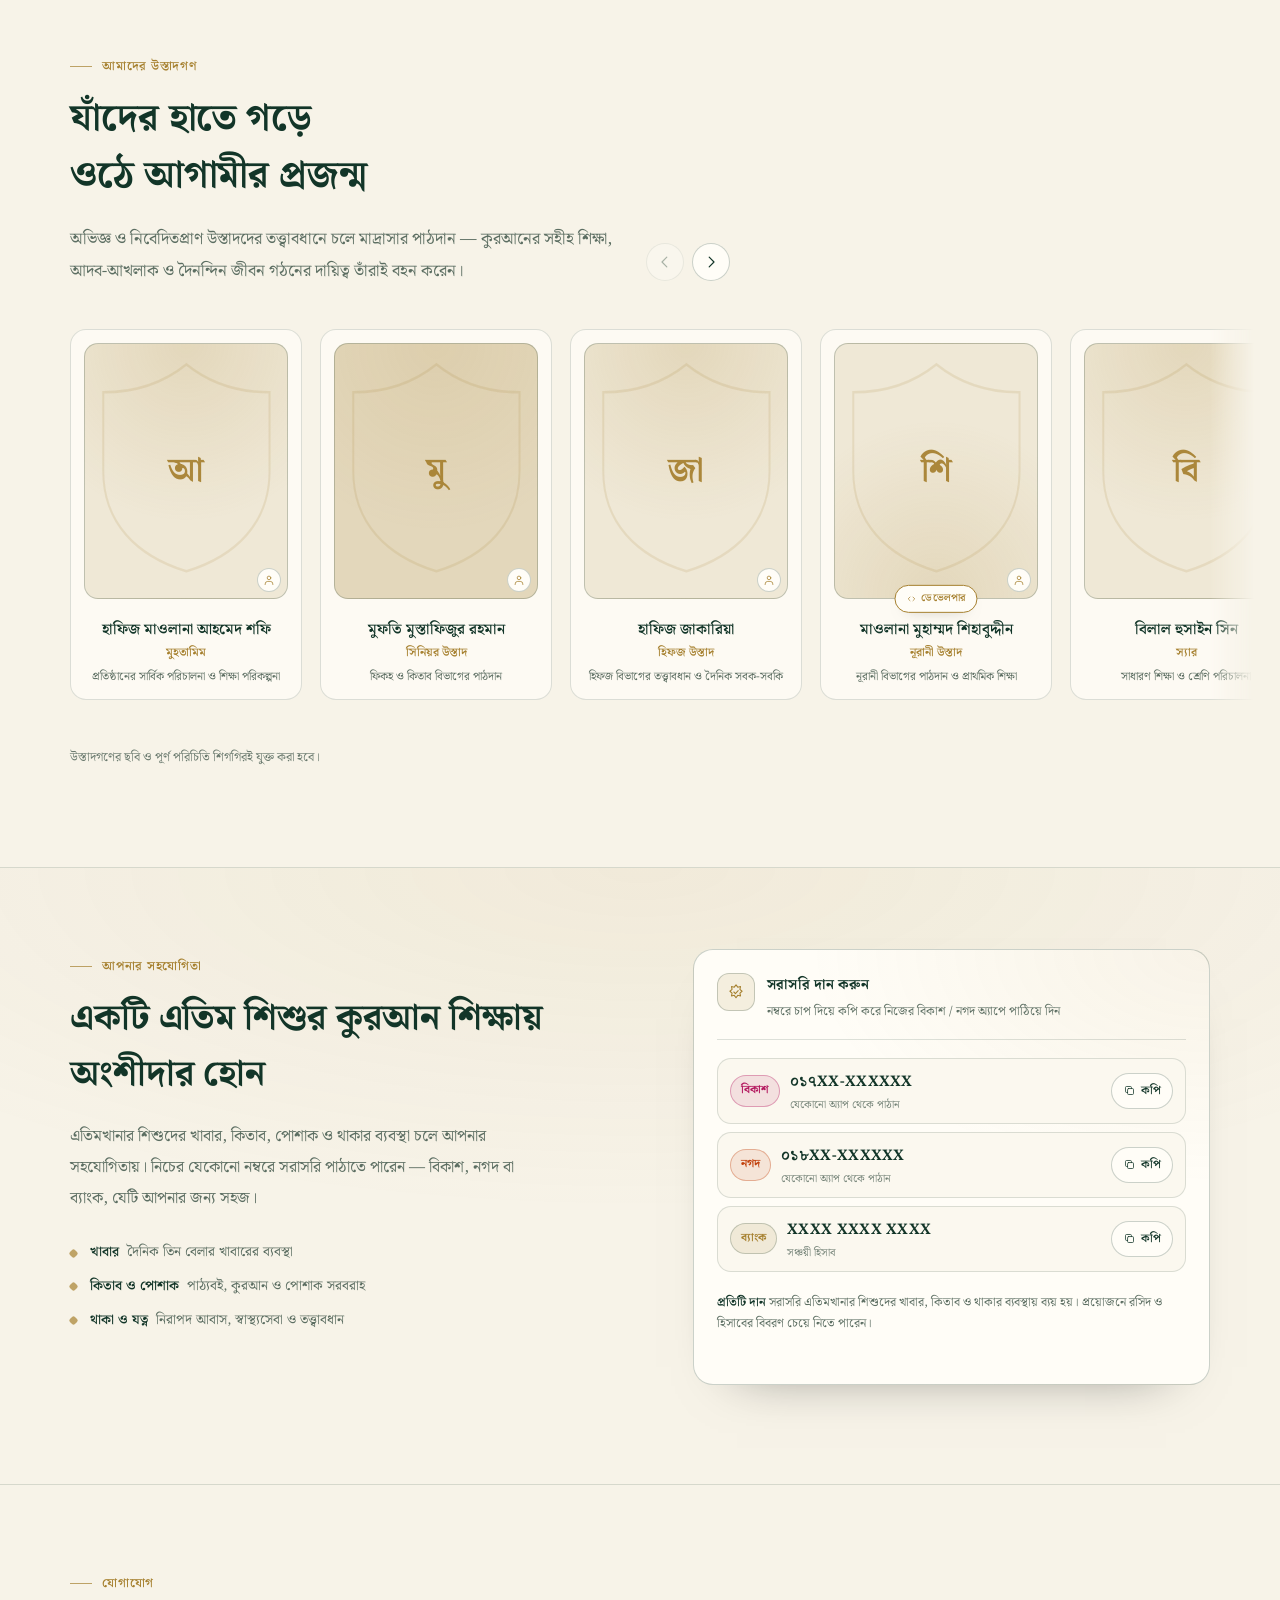
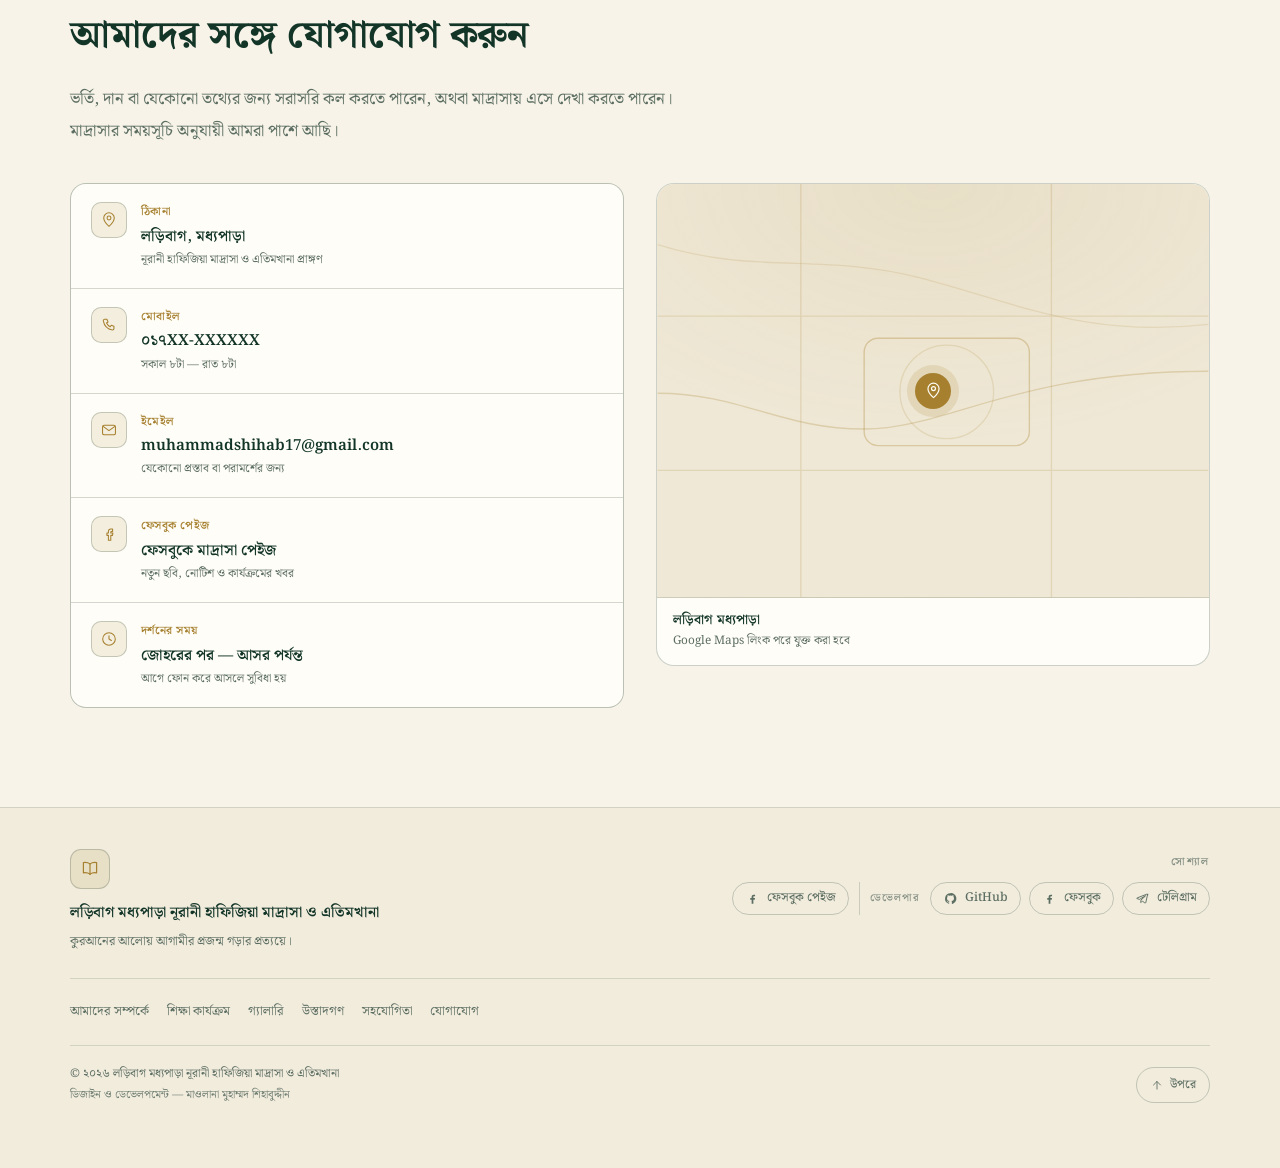
==== commit 73b9bb02: "মেনু: হারানো ২টি আইটেম (উস্তাদগণ, সহযোগিতা) ফিরিয়ে আনা হলো" ====
--- a/index.html
+++ b/index.html
@@ -327,13 +327,13 @@
 .drawer__list li{border-bottom:1px solid var(--line);}
 .drawer__list a{
   display:flex; align-items:center; gap:14px;
-  padding:18px 4px;
+  padding:clamp(13px,2vh,17px) 4px;
   color:var(--ink); text-decoration:none;
-  font-size:clamp(18px,2.4vw,22px); font-weight:600;
+  font-size:clamp(16.5px,2.2vw,21px); font-weight:600;
   transition:color .25s var(--ease), padding-left .3s var(--ease);
 }
 .drawer__list a:hover{color:var(--accent); padding-left:10px;}
-.drawer__aside{margin-top:14px; padding-top:14px; border-top:1px solid var(--line);}
+.drawer__aside{margin-top:clamp(8px,1.4vh,12px); border-top:1px solid var(--line);}
 .drawer__aside a{opacity:.9;}
 
 .drawer__icon{
@@ -2108,7 +2108,9 @@
       <li><a href="#about"><svg class="drawer__icon" viewBox="0 0 24 24" fill="none" stroke="currentColor" stroke-width="1.5" stroke-linecap="round" stroke-linejoin="round" aria-hidden="true"><circle cx="12" cy="8.6" r="3.4"/><path d="M5.2 20.2v-.9a4.6 4.6 0 0 1 4.6-4.6h4.4a4.6 4.6 0 0 1 4.6 4.6v.9"/></svg> আমাদের সম্পর্কে</a></li>
       <li><a href="#programs"><svg class="drawer__icon" viewBox="0 0 24 24" fill="none" stroke="currentColor" stroke-width="1.5" stroke-linecap="round" stroke-linejoin="round" aria-hidden="true"><path d="M12 6.6c-1.4-1-3.2-1.6-5-1.6-.6 0-1.2.05-1.8.16v11c.6-.1 1.2-.16 1.8-.16 1.8 0 3.6.5 5 1.6"/><path d="M12 6.6c1.4-1 3.2-1.6 5-1.6.6 0 1.2.05 1.8.16v11c-.6-.1-1.2-.16-1.8-.16-1.8 0-3.6.5-5 1.6"/><path d="M12 6.6v9.6"/></svg> শিক্ষা কার্যক্রম</a></li>
       <li><a href="#gallery"><svg class="drawer__icon" viewBox="0 0 24 24" fill="none" stroke="currentColor" stroke-width="1.5" stroke-linecap="round" stroke-linejoin="round" aria-hidden="true"><rect x="3.6" y="5.2" width="16.8" height="13.6" rx="2.4"/><circle cx="9" cy="10.2" r="1.6"/><path d="M4.6 16.8 9.4 12.6l3 2.8 3-2.6 4.2 4"/></svg> গ্যালারি</a></li>
-      <li class="drawer__aside"><a href="#contact"><svg class="drawer__icon" viewBox="0 0 24 24" fill="none" stroke="currentColor" stroke-width="1.5" stroke-linecap="round" stroke-linejoin="round" aria-hidden="true"><path d="M5.2 4.6h9.2l4.4 4.4v10.4H5.2Z"/><path d="M14.4 4.8v4.2h4.2"/><path d="M8.4 13.6h7.2M8.4 16.6h4.8"/></svg> যোগাযোগ</a></li>
+      <li><a href="#teachers"><svg class="drawer__icon" viewBox="0 0 24 24" fill="none" stroke="currentColor" stroke-width="1.5" stroke-linecap="round" stroke-linejoin="round" aria-hidden="true"><circle cx="9" cy="8.4" r="3.2"/><path d="M3.6 20.2v-.8a4.4 4.4 0 0 1 4.4-4.4h2.2a4.4 4.4 0 0 1 4.4 4.4v.8"/><path d="M16.4 5.6a3.2 3.2 0 0 1 0 6"/><path d="M17.4 14.8h.4a4.4 4.4 0 0 1 4.4 4.4v1"/></svg> উস্তাদগণ</a></li>
+    <li><a href="#donate"><svg class="drawer__icon" viewBox="0 0 24 24" fill="none" stroke="currentColor" stroke-width="1.5" stroke-linecap="round" stroke-linejoin="round" aria-hidden="true"><path d="M12 20.4s-7.4-4.4-7.4-9.4A4.2 4.2 0 0 1 12 8.2a4.2 4.2 0 0 1 7.4 2.8c0 5-7.4 9.4-7.4 9.4Z"/><path d="M8.6 12.4h2.2l1.2-1.8 1.2 3 1-1.2h2"/></svg> সহযোগিতা</a></li>
+    <li class="drawer__aside"><a href="#contact"><svg class="drawer__icon" viewBox="0 0 24 24" fill="none" stroke="currentColor" stroke-width="1.5" stroke-linecap="round" stroke-linejoin="round" aria-hidden="true"><path d="M5.2 4.6h9.2l4.4 4.4v10.4H5.2Z"/><path d="M14.4 4.8v4.2h4.2"/><path d="M8.4 13.6h7.2M8.4 16.6h4.8"/></svg> যোগাযোগ</a></li>
     </ul>
     <p class="drawer__foot">কুরআনের আলোয় আগামীর প্রজন্ম গড়ার প্রত্যয়ে।</p>
   </div>
